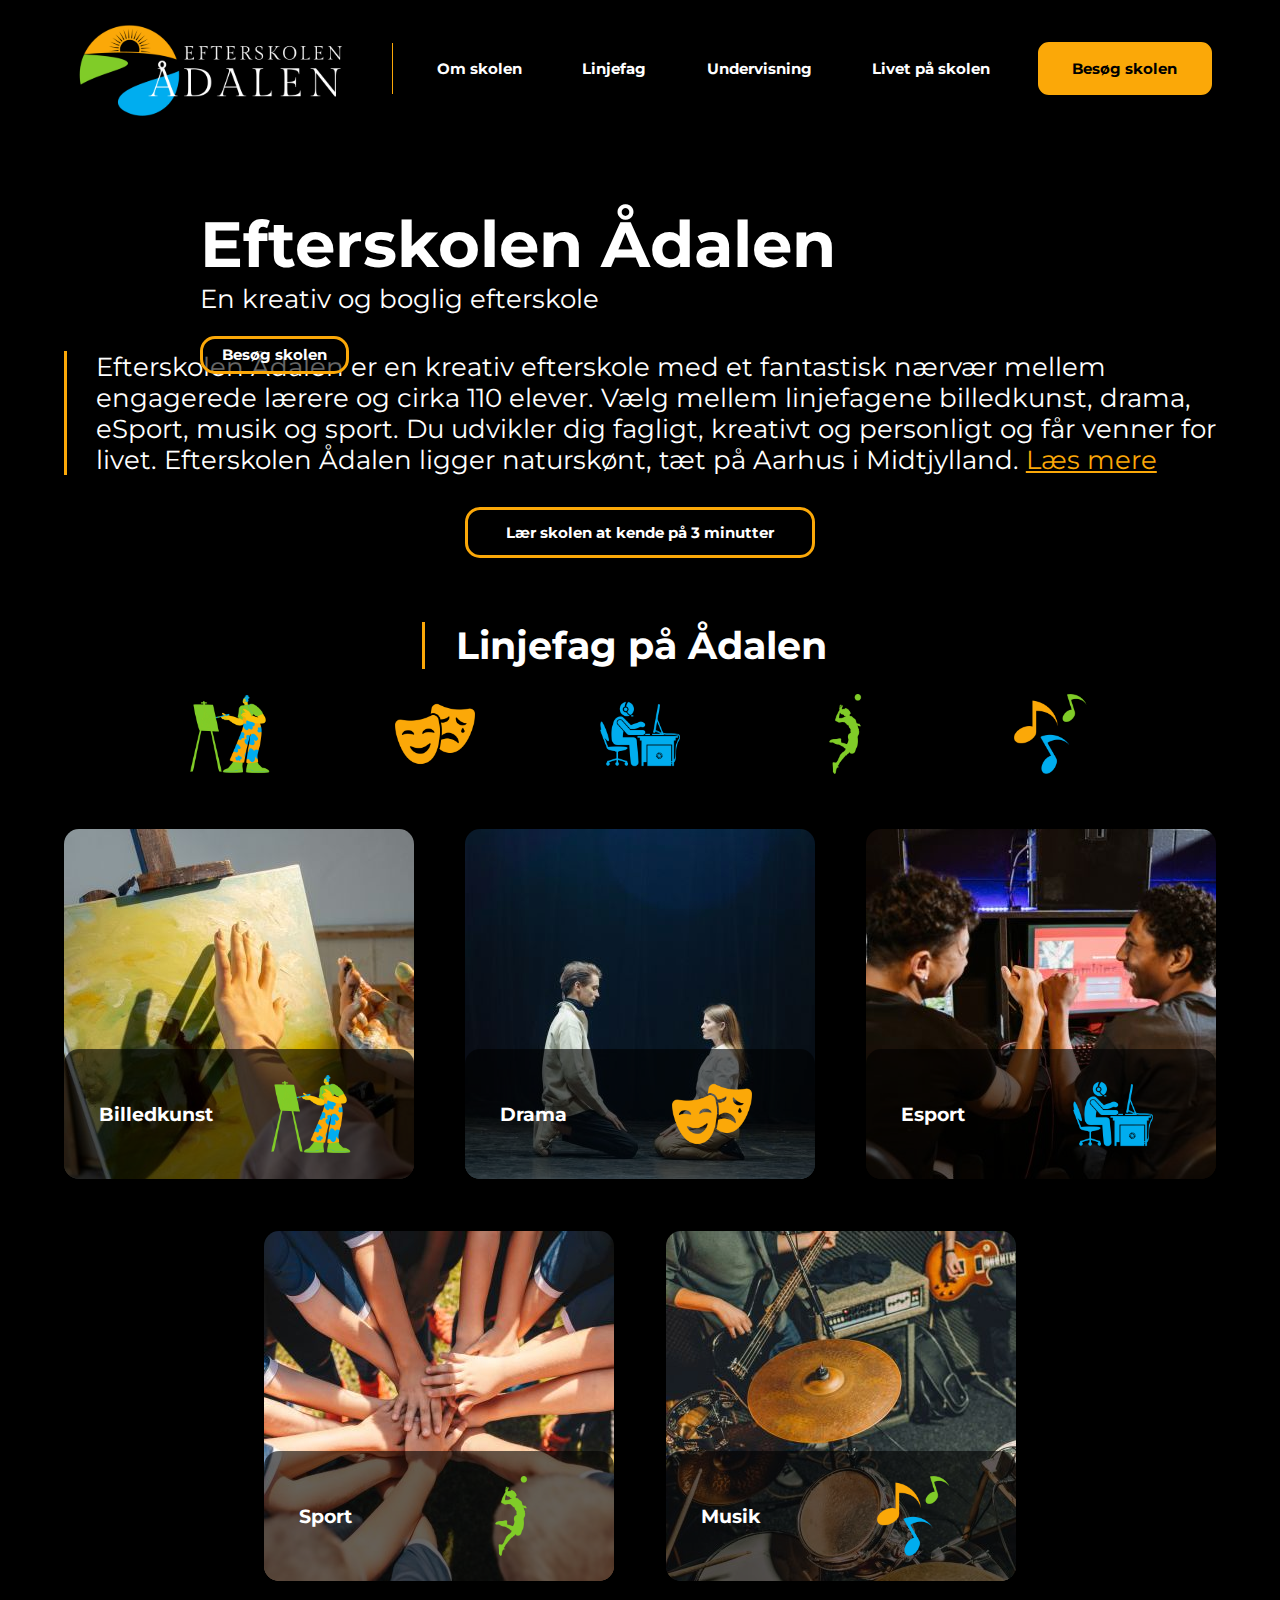
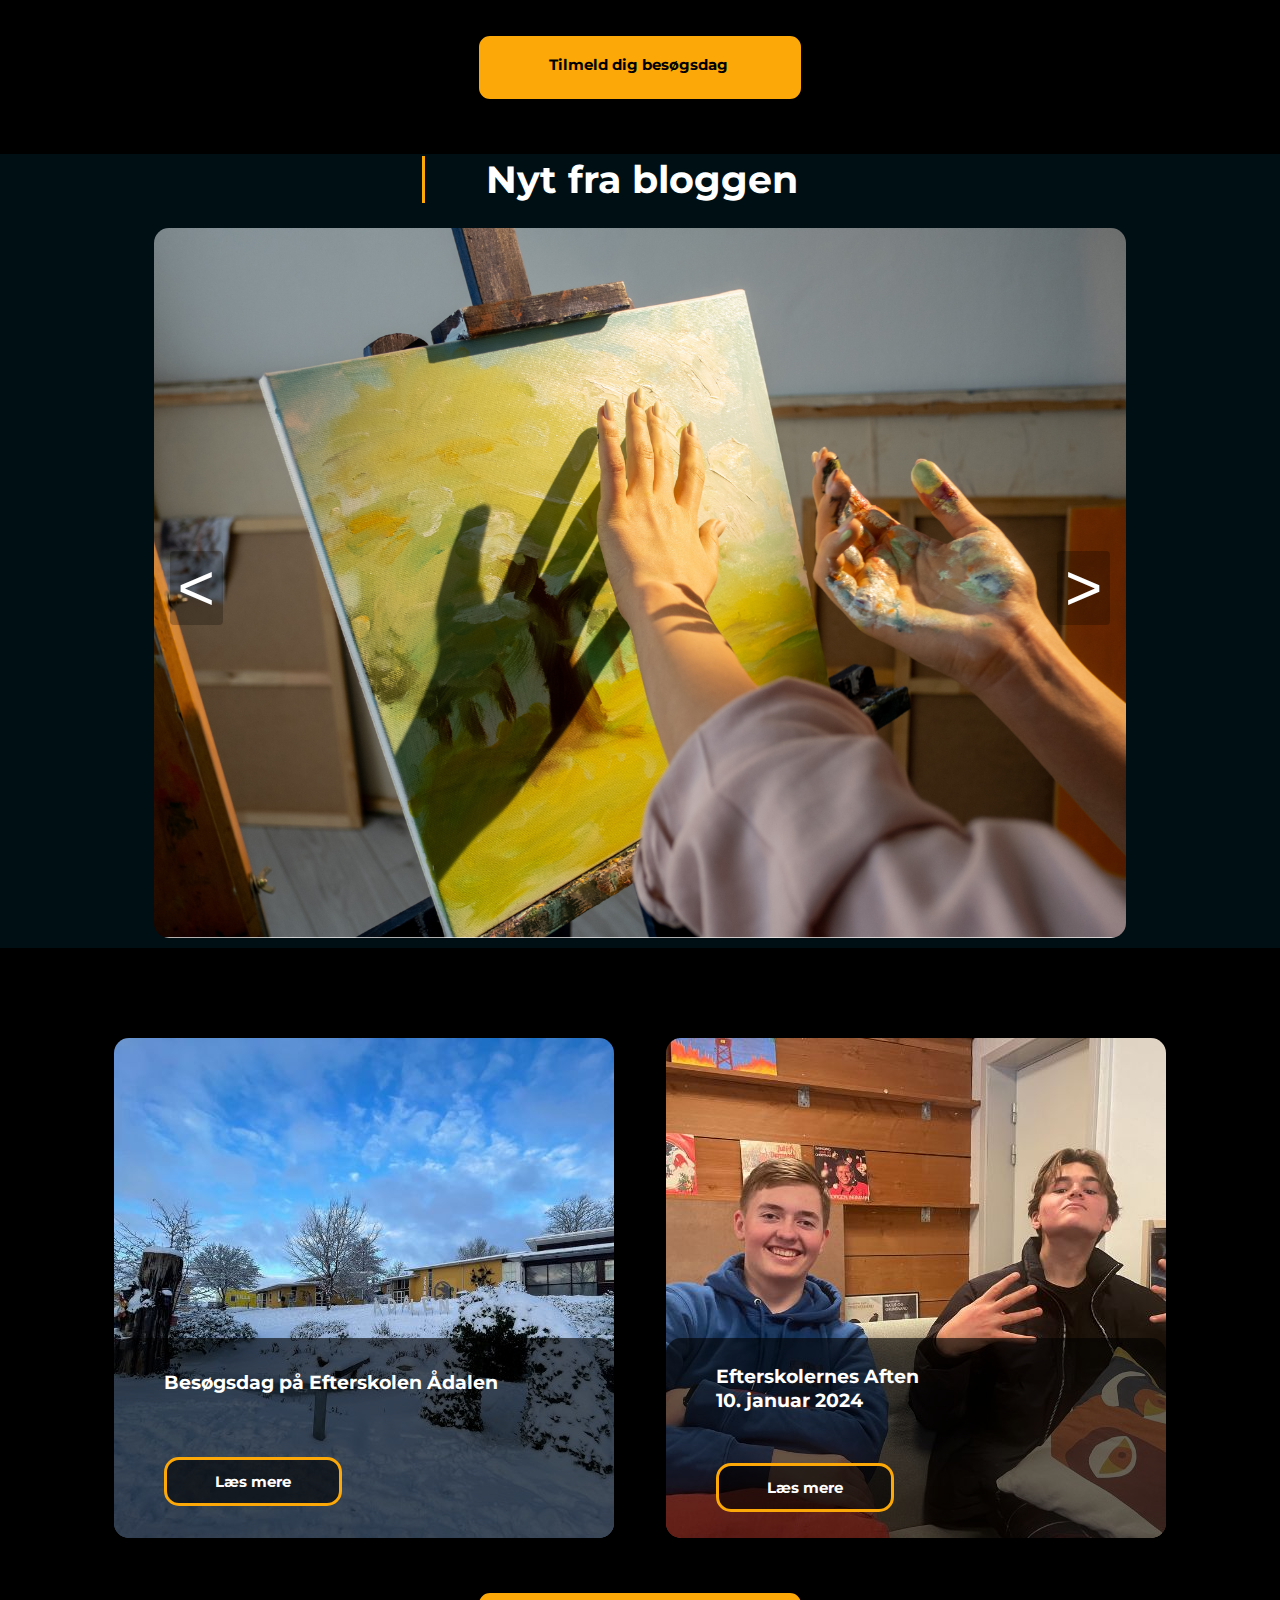
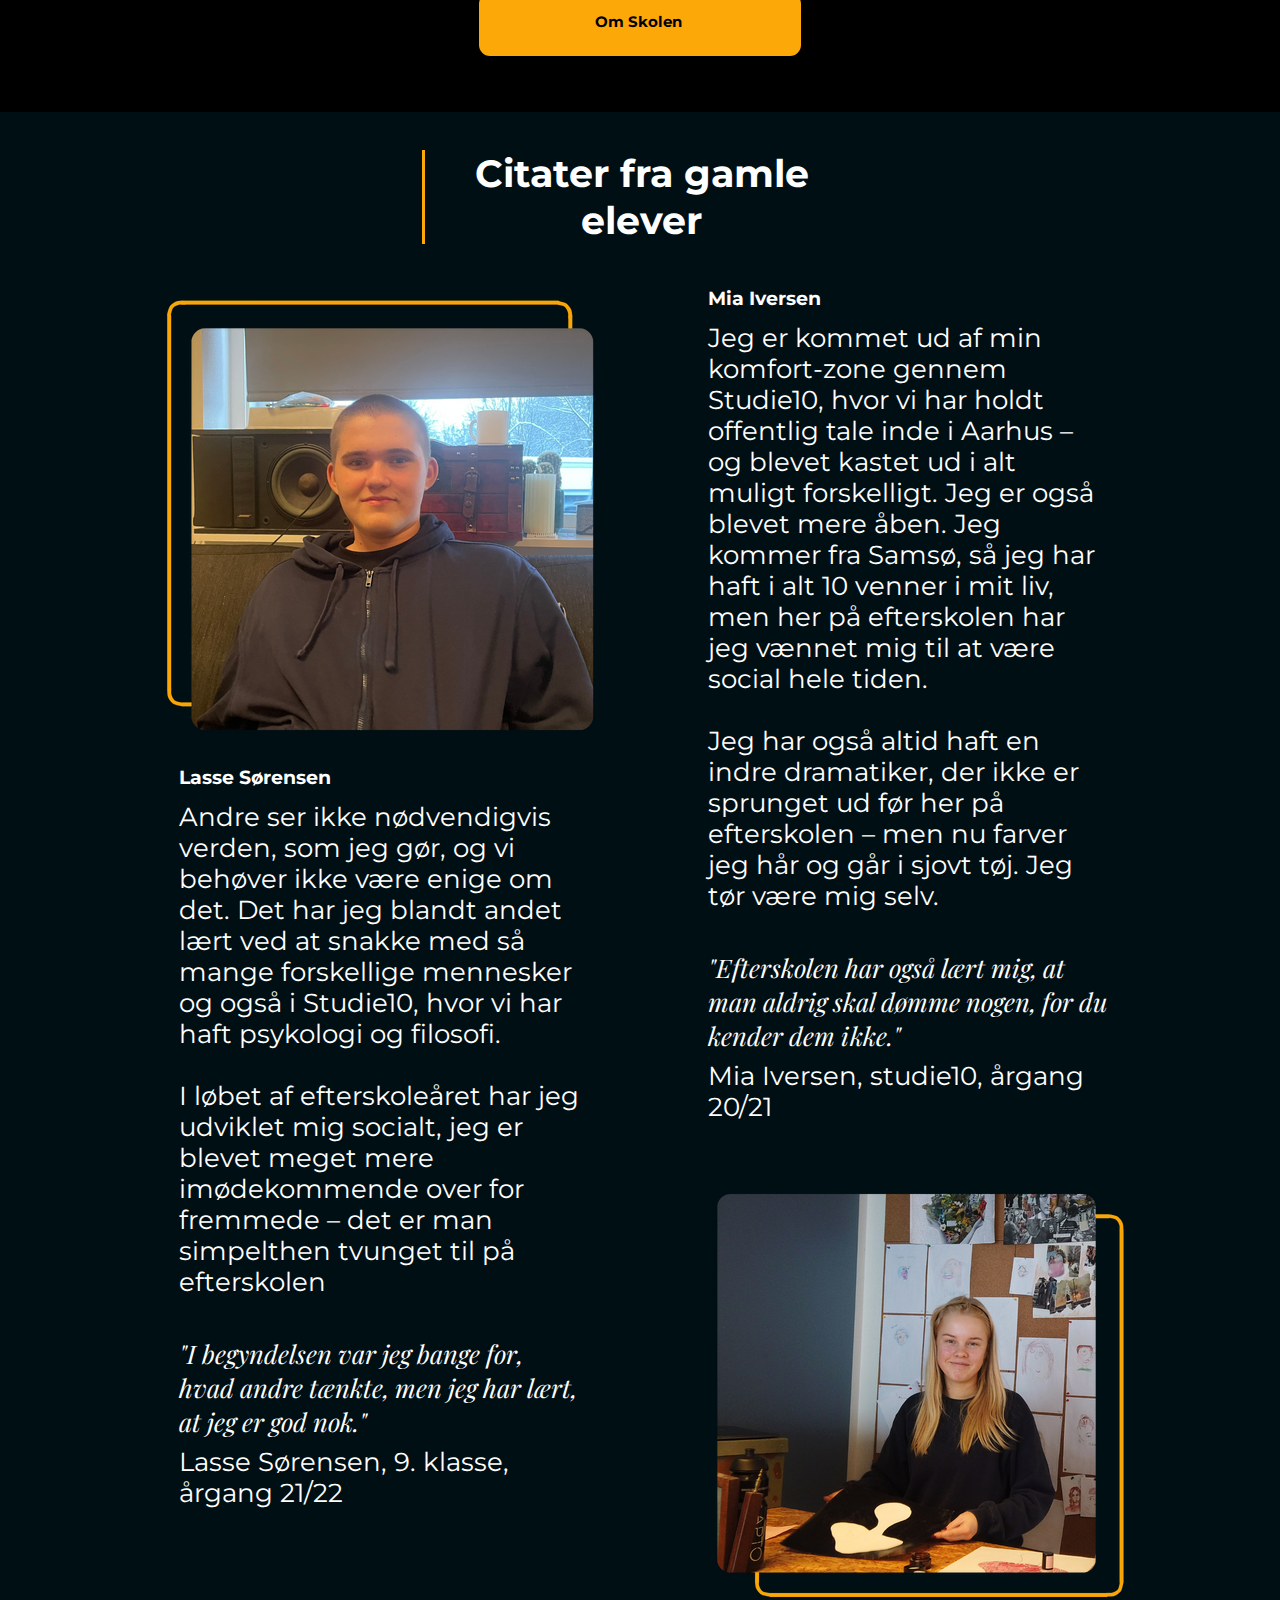
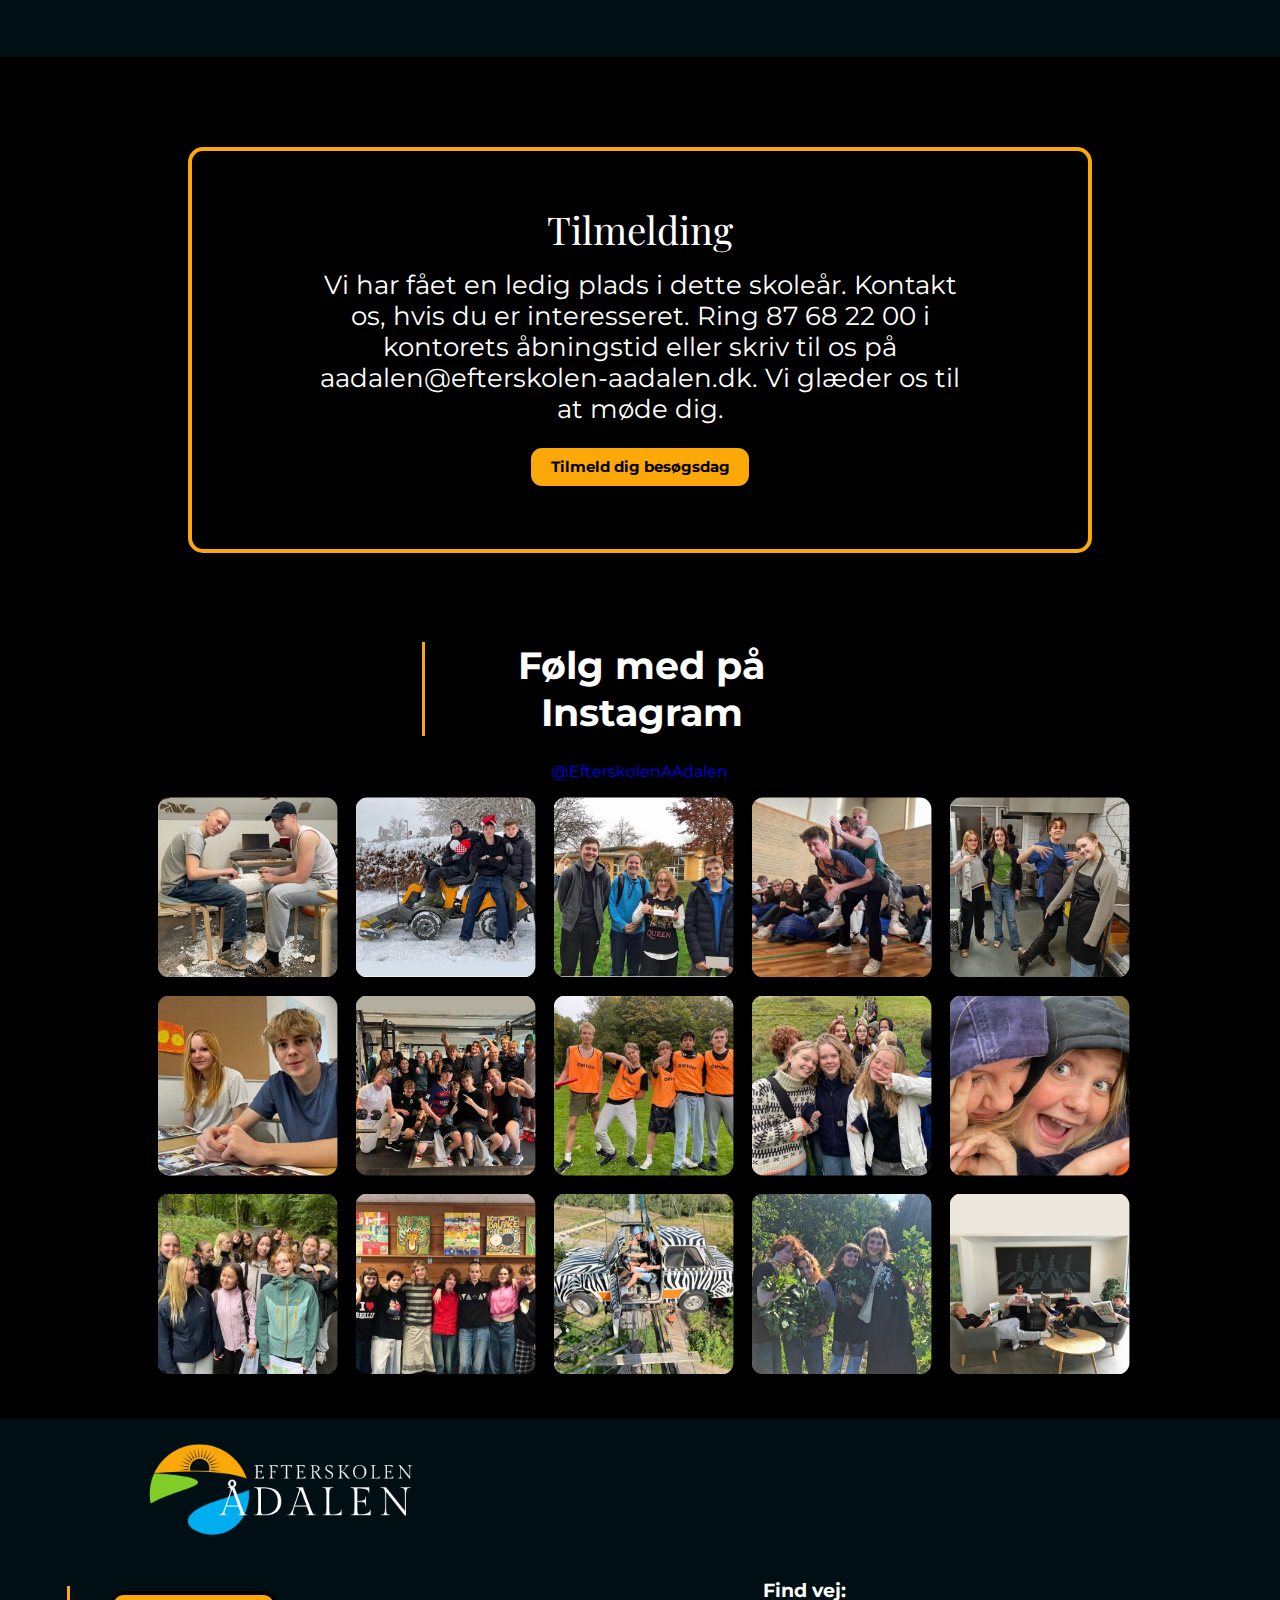
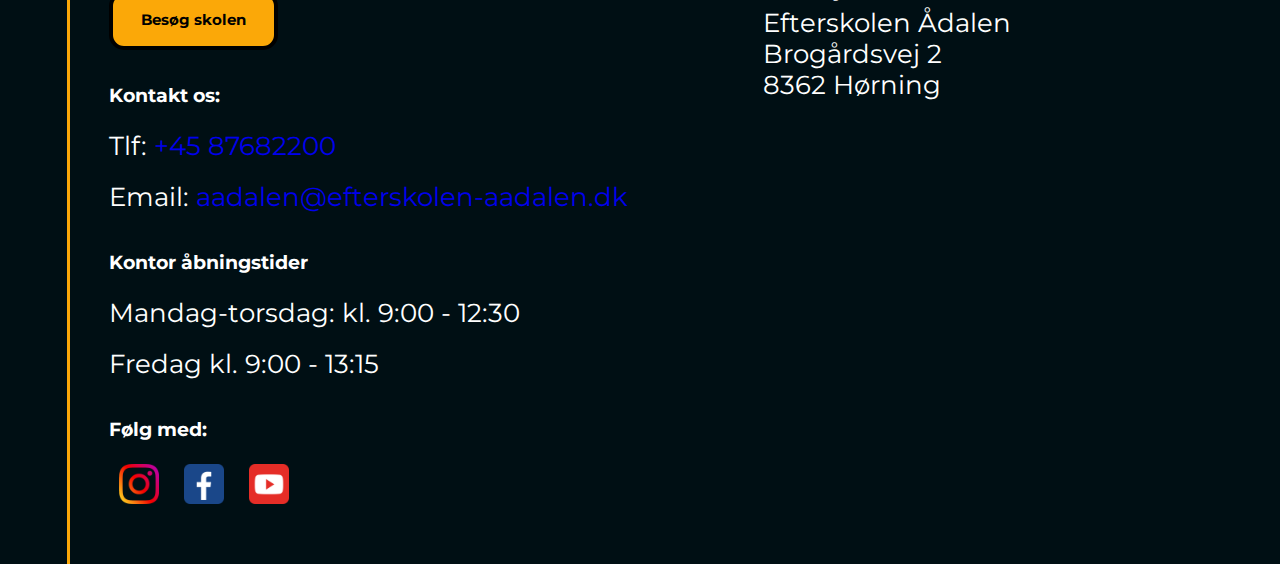
==== index.html @ 98266dc9 "burger menu og nav drop down" ====
<!DOCTYPE html>
<html lang="da">

<head>
  <meta charset="UTF-8">
  <meta name="viewport" content="width=device-width, initial-scale=1.0">

  <!-- CSS stylesheet og JavaScript-->
  <link rel="stylesheet" href="style.css">
  <script src="script.js" defer></script>

  <!-- google fonts -->
  <link rel="preconnect" href="https://fonts.googleapis.com">
  <link rel="preconnect" href="https://fonts.gstatic.com" crossorigin>
  <link href="https://fonts.googleapis.com/css2?family=Montserrat:wght@400;700&family=Playfair+Display&display=swap" rel="stylesheet">

  <!-- favicon-->
  <link rel="icon" href="icons/favicon.png" type="image/png">

  <title>Efterskolen Ådalen - 2. semesters eksamensprojekt</title>
</head>


<!-- **********************************
    den her side er kodet af hele gruppen samlet
*************************************** -->

<body>
  <header>
    <!-- ********** nav bar til laptop med dropdown *************
     ******* ref: w3schools ****** -->
    <nav id="laptopNav">
      <img id="logo" src="images/logo-stor-1.svg" alt="Logo">
      <img src="images/Line-5.png" alt="Linje">


       <!-- Dropdown til "Om skolen" -->
    <div class="dropdown">
      <button onclick="toggleDropdown('omSkolenDropdown')" class="dropbtn">Om skolen</button>
      <div id="omSkolenDropdown" class="dropdown-content">
          <a href="#">Sublink 1</a>
          <a href="#">Sublink 2</a>
       
      </div>
  </div>

    <!-- Dropdown til "Linjefag" -->
    <div class="dropdown">
      <button onclick="toggleDropdown('linjefagDropdown')" class="dropbtn">Linjefag</button>
      <div id="linjefagDropdown" class="dropdown-content">
          <a href="#">Sublink 1</a>
          <a href="#">Sublink 2</a>
        
      </div>
  </div>

    <!-- Dropdown til "Undervisning" -->
    <div class="dropdown">
      <button onclick="toggleDropdown('undervisningDropdown')" class="dropbtn">Undervisning</button>
      <div id="undervisningDropdown" class="dropdown-content">
          <a href="#">Sublink 1</a>
          <a href="#">Sublink 2</a>
          
      </div>
  </div>

     <!-- Dropdown til "Livet på skolen" -->
     <div class="dropdown">
      <button onclick="toggleDropdown('livetPaSkolenDropdown')" class="dropbtn">Livet på skolen</button>
      <div id="livetPaSkolenDropdown" class="dropdown-content">
          <a href="#">Sublink 1</a>
          <a href="#">Sublink 2</a>
        
      </div>
  </div>

          <a href="#" class="knap1">Besøg skolen</a>
    </nav>

    <nav id="mobilNav">
      <!-- **************** nav bar til mobil med burger *******
        ref: ** -->
      <a href="index.html"><img src="images/logo-mobil.png" alt="Logo"></a>
      <div class="hamburger">
        <div class="bar">
                  </div>
      </div>
    </nav>
  </header>
  <nav class="mobile-nav">
    <a href="index.html">Forside</a>
    <a href="#">Om skolen</a>
    <a href="Billedkunst.html">Linjefag</a>
    <a href="#">Undervisning</a>
    <a href="#">Livet på Skolen</a>
    <a href="#" class="knap1">Besøg skolen</a>

</nav>

  <main>
    <!-- *********landing med video og titel********* -->
    <div class="videopladsholder">
      <video autoplay muted loop src="images/forsidevideo.mp4"></video>
      <div class="landing">
        <h1>Efterskolen Ådalen</h1>
        <p>En kreativ og boglig efterskole</p>
        <a href="#" class="knap2">Besøg skolen</a>
      </div>
    </div>

    <!--********* sektion med text og knap under video ********* -->
    <div class="brødtekst">
      <p>
        Efterskolen Ådalen er en kreativ efterskole med et fantastisk nærvær
        mellem engagerede lærere og cirka 110 elever. Vælg mellem linjefagene
        billedkunst, drama, eSport, musik og sport. Du udvikler dig fagligt,
        kreativt og personligt og får venner for livet. Efterskolen Ådalen
        ligger naturskønt, tæt på Aarhus i Midtjylland.
        <a id="readmore">Læs mere</a>
      </p>
    </div>

    <!-- ********* evt hvis vi har tid så kan den her være en button med en pop-up video, 
            istedet for et link til youtube? så man ikke forlader sitet... -->
    <div class="centerKnap">
      <a href="#" class="knap2">Lær skolen at kende på 3 minutter</a>
    </div>

    <!-- *********Linjefags sektion *********-->
    <section class="sectionMKort">
      <h2>Linjefag på Ådalen</h2>

      <!-- ********* ikoner ********* -->
      <div class="linjefagsikoner">
        <a href="Billedkunst.html"><img src="icons/billedkunst.png" alt="Billedkunst ikon"></a>
        <a href="#"><img src="icons/drama.png" alt="Drama ikon"></a>
        <a href="#"><img src="icons/essport.png" alt="Esport ikon"></a>
        <a href="#"><img src="icons/sport.png" alt="Sport ikon"></a>
        <a href="#"><img src="icons/musik.png" alt="Musik ikon"></a>
      </div>

      <!-- *********billedekort / linjefagskort ********* -->
      <!-- en div til at holde kortene, end div til at bestemme str. på kort, 
                en div med baggrundbillede og height auto så de er responsive, og en sidste div med text og ikon. puha-->
      <div class="kortContainer">
        <a href="Billedkunst.html" class="billedeKort billedkunst">
          <div class="linjefagKort">
            <h3>Billedkunst</h3>
            <img src="icons/billedkunst.png" class="linjefagsikoner ikon" alt="ikon">
          </div>
        </a>
        <a href="#" class="billedeKort drama">
          <div class="linjefagKort">
            <h3>Drama</h3>
            <img src="icons/drama.png" class="linjefagsikoner ikon" alt="ikon">
          </div>
        </a>

        <a href="#" class="billedeKort esport">
          <div class="linjefagKort">
            <h3>Esport</h3>
            <img src="icons/essport.png" class="linjefagsikoner ikon" alt="ikon">
          </div>
        </a>

        <a href="#" class="billedeKort sport">
          <div class="linjefagKort">
            <h3>Sport</h3>
            <img src="icons/sport.png" class="linjefagsikoner ikon" alt="ikon">
          </div>
        </a>

        <a href="#" class="billedeKort musik">
          <div class="linjefagKort">
            <h3>Musik</h3>
            <img src="icons/musik.png" class="linjefagsikoner ikon" alt="ikon">
          </div>
        </a>
      </div>
    </section>

    <!-- ********* knap ********* -->
    <div class="centerKnap">
      <a href="#" class="knap1">Tilmeld dig besøgsdag</a>
    </div>

    <!-- *********- Bloggen ********* -->
    <section class="bloggen">
      <h2>Nyt fra bloggen</h2>

      <!--bliver brugt javascript til at lave en bilelde carousel. 
        ref video:https://www.youtube.com/watch?v=9HcxHDS2w1s  -->
      <div class="blog" aria-label="Newest photos">
        <div class="carousel" data-carousel>
          <button class="carousel-button prev" data-carousel-button="prev">
            &#60;
          </button>
          <button class="carousel-button next" data-carousel-button="next">
            &#62;
          </button>

          <ul data-slides>
            <li class="slide" data-active>
              <img src="images/billedkunstlinje.png" alt="billedkunst">
            </li>
            <li class="slide">
              <img src="images/dramalinje.png" alt="drama">
            </li>
            <li class="slide">
              <img src="images/sportlinje.png" alt="sport">
            </li>
          </ul>
        </div>
      </div>
    </section>

    <!-- ********* efterskolernes aften og besøgsdag kort ********* -->
    <div class="besøg kortContainer">
      <div class="besøgsKort besøgsdag">
        <div class="linjefagKort">
          <h3>Besøgsdag på Efterskolen Ådalen</h3>
          <a href="#" class="knap2">Læs mere</a>
        </div>
      </div>

      <div class="besøgsKort efterskolernesAften">
        <div class="linjefagKort">
          <h3>
            Efterskolernes Aften <br>
            10. januar 2024
          </h3>
          <a href="#" class="knap2">Læs mere</a>
        </div>
      </div>
    </div>

    <!-- ********* knap om skolen ********* -->

    <div class="centerKnap">
      <a href="#" class="knap1">Om Skolen</a>
    </div>

    <!-- ********* citater fra gamle elever ********* -->

    <section class="gamleElever">
      <h2>Citater fra gamle elever</h2>

      <div class="elevContainer">
        <div class="LasseOgMia">
          <img src="images/lasse3.png" alt="">

          <div class="column1">
            <h3>Lasse Sørensen</h3>
            <p>
              Andre ser ikke nødvendigvis verden, som jeg gør, og vi behøver
              ikke være enige om det. Det har jeg blandt andet lært ved at
              snakke med så mange forskellige mennesker og også i Studie10,
              hvor vi har haft psykologi og filosofi.

              <br>
              <br>
              I løbet af efterskoleåret har jeg udviklet mig socialt, jeg er
              blevet meget mere imødekommende over for fremmede – det er man
              simpelthen tvunget til på efterskolen <br>
              <br>
            </p>
            <h4>
              "I begyndelsen var jeg bange for, hvad andre tænkte, men jeg har
              lært, at jeg er god nok."
            </h4>
            <p>
              Lasse Sørensen, 9. klasse, årgang 21/22 <br>
              <br>
            </p>
          </div>
        </div>
        <!-- to versioner - en til laptop og en til mobil, bliver hidden i media query. -->
        <div class="LasseOgMia" id="laptopVersion">
          <div class="column2">
            <h3>Mia Iversen</h3>
            <p>
              Jeg er kommet ud af min komfort-zone gennem Studie10, hvor vi
              har holdt offentlig tale inde i Aarhus – og blevet kastet ud i
              alt muligt forskelligt. Jeg er også blevet mere åben. Jeg kommer
              fra Samsø, så jeg har haft i alt 10 venner i mit liv, men her på
              efterskolen har jeg vænnet mig til at være social hele tiden.
              <br>
              <br>
              Jeg har også altid haft en indre dramatiker, der ikke er
              sprunget ud før her på efterskolen – men nu farver jeg hår og
              går i sjovt tøj. Jeg tør være mig selv. <br>
              <br>
            </p>
            <h4>
              "Efterskolen har også lært mig, at man aldrig skal dømme nogen,
              for du kender dem ikke."
            </h4>
            <p>
              Mia Iversen, studie10, årgang 20/21 <br>
              <br>
            </p>
          </div>

          <img src="images/mia3.png" alt="">
        </div>

        <div class="LasseOgMia" id="mobilVersion">
          <img src="images/mia3.png" alt="">

          <div class="column2">
            <h3>Mia Iversen</h3>
            <p>
              Jeg er kommet ud af min komfort-zone gennem Studie10, hvor vi
              har holdt offentlig tale inde i Aarhus – og blevet kastet ud i
              alt muligt forskelligt. Jeg er også blevet mere åben. Jeg kommer
              fra Samsø, så jeg har haft i alt 10 venner i mit liv, men her på
              efterskolen har jeg vænnet mig til at være social hele tiden.
              <br>
              <br>
              Jeg har også altid haft en indre dramatiker, der ikke er
              sprunget ud før her på efterskolen – men nu farver jeg hår og
              går i sjovt tøj. Jeg tør være mig selv. <br>
              <br>
            </p>
            <h4>
              "Efterskolen har også lært mig, at man aldrig skal dømme nogen,
              for du kender dem ikke."
            </h4>
            <p>Mia Iversen, studie10, årgang 20/21</p>
          </div>
        </div>
      </div>
    </section>

    <!-- ********* Tilmeldings sektion ********* -->

    <section class="tilmeldingContainer">
      <div class="tilmelding">
        <h4>Tilmelding</h4>
        <p>
          Vi har fået en ledig plads i dette skoleår. Kontakt os, hvis du er
          interesseret. Ring 87 68 22 00 i kontorets åbningstid eller skriv
          til os på aadalen@efterskolen-aadalen.dk. Vi glæder os til at møde
          dig.
        </p>
        <a class="knap1">Tilmeld dig besøgsdag</a>
      </div>
    </section>

    <!-- ********* instagram sektion ********* -->
    <section class="instaContainer">
      <h2>Følg med på Instagram</h2>
      <a href="#">@EfterskolenAAdalen</a>

      <div class="kunBilleder">
        <div class="instaGrid">
          <!-- der biver brugt flexbox og grid-->
          <img src="images/2.jpg" class="grid-item" alt="">
          <img src="images/1.jpg" class="grid-item" alt="">
          <img src="images/3.jpg" class="grid-item" alt="">
          <img src="images/4.jpg" class="grid-item" alt="">
          <img src="images/5.jpg" class="grid-item" alt="">
          <img src="images/6.jpg" class="grid-item" alt="">
          <img src="images/7.jpg" class="grid-item" alt="">
          <img src="images/8.jpg" class="grid-item" alt="">
          <img src="images/9.jpg" class="grid-item" alt="">
          <img src="images/10.jpg" class="grid-item" alt="">
          <img src="images/11.jpg" class="grid-item" alt="">
          <img src="images/12.jpg" class="grid-item" alt="">
          <img src="images/13.jpg" class="grid-item" alt="">
          <img src="images/14.jpg" class="grid-item" alt="">
          <img src="images/15.jpg" class="grid-item" alt="">
        </div>
      </div>
    </section>

    <!--
<div class="btns">
    <a href="#" class="btn btn1">HIRE ME</a>
    <a href="#" class="btn btn2">DOWNLOAD CV</a>
</div>
-->
  </main>

  <!-- ********* footeren ********* -->
  <footer>
    <div class="footerLogo">
      <img src="images/logo-stor-1.svg" alt="logo">
    </div>

    <div class="footerContainer">
      <!-- to colonner en til venstre og en til højre-->
      <div class="venstreSide">
        <a href="#" class="knap1">Besøg skolen</a>

        <div class="textContainer">
          <h3>Kontakt os:</h3>
          <p>
            Tlf: <a href="tel:+4587682200">+45 87682200</a> <br>
            Email:
            <a href="mailto:aadalen@efterskolen-aadalen.dk">aadalen@efterskolen-aadalen.dk</a>
          </p>

          <h3>Kontor åbningstider</h3>
          <p>
            Mandag-torsdag: kl. 9:00 - 12:30<br>
            Fredag kl. 9:00 - 13:15
          </p>

          <h3>Følg med:</h3>
          <div class="soMe">
            <a href="#"><img src="icons/insta.png" alt="instagram logo"></a>
            <a href="#"><img src="icons/fb.png" alt="facebook logo"></a>
            <a href="#"><img src="icons/youtube.png" alt="youtube logo"></a>
          </div>
        </div>
      </div>

      <div class="højreside">
        <div class="textContainer">
          <h3>Find vej:</h3>
          <p>
            Efterskolen Ådalen <br>
            Brogårdsvej 2<br>
            8362 Hørning
          </p>
        </div>

        <iframe
          src="https://www.google.com/maps/embed?pb=!1m18!1m12!1m3!1d2225.5488047492677!2d10.0503751!3d56.09572379999999!2m3!1f0!2f0!3f0!3m2!1i1024!2i768!4f13.1!3m3!1m2!1s0x464c6bbcb9794545%3A0x421482ae40c48966!2zc3QsIEJyb2fDpXJkc3ZlaiAyLCA4MzYyIEjDuHJuaW5n!5e0!3m2!1sen!2sdk!4v1702460627846!5m2!1sen!2sdk"
          width="450" height="350" style="border: 0" allowfullscreen="" loading="lazy"
          referrerpolicy="no-referrer-when-downgrade"></iframe>
      </div>
    </div>
  </footer>
</body>

</html>
---- style.css ----
* {
  margin: 0;
  padding: 0;
}

*::before,
*::after {
  box-sizing: border-box;
}
/* Styletile men css basically - 
så vi nemt kan ændre uden at skal rode efter det hele*/
:root {
  --font-size-primary: 3vw;
  /* --font-size-secondary:  1.2vw;  */
  --font-primary: "montserrat", sans-serif;
  --font-secondary: "Playfair Display", serif;
  --text-primary: #ffffff;
  --text-secondary: #000000;
  --bg-primary: #000000;
  --bg-secondary: rgba(0, 0, 0, 0.6); /* overlay effekt */
  --bg-accent: #fba808;
}

/* ---------------------------- basics --------------------------*/
body {
  background-color: black;
  margin: 0;
}

/* så scrollbaren ikke er synlig */
   body::-webkit-scrollbar{
    display: none; 
  } 

h1 {
  font-family: "montserrat", sans-serif;
  font-size: 5vw;
}

h2 {
  font-family: var(--font-primary);
  font-size: 3vw;
  border-left: solid 3px var(--bg-accent);
  color: var(--text-primary);
  text-align: center;
  margin-top: 5%;
}

h3 {
  font-family: var(--font-primary);
  color: var(--text-primary);
  font-size: 1.5vw;
}

h4 {
  font-family: var(--font-secondary);
  color: var(--text-primary);
  font-size: 3vw;
  font-weight: lighter;
}

p {
  font-family: var(--font-primary);
  color: var(--text-primary);
}

a {
  font-family: var(--font-primary);
  text-decoration: none;
}

/* ----------------------- knapper --------------------------------- */
.knap1 {
  background-color: #fba808;
  color: var(--text-secondary) !important;
  border: 4px solid var(--bg-primary);
  transition: 0.3s;
  font-weight: bold;
  text-align: center;
  margin: 1% 0;
  padding: 1.5% 3%;

}
.knap2 {
  background-color: rgba(0, 0, 0, 0.6);
  border-color: var(--bg-accent);
  border-width: 3px;
  border-style: solid;
  padding: 1% 3%;
  color: var(--text-primary);
  text-decoration: none;
  font-family: "montserrat", sans-serif;
  transition: 0.3s;
  font-weight: bold;
}

.centerKnap {
  display: flex;
  justify-content: center;
  text-align: center;
}

/* ---------------------------- nav bar --------------------*/

#laptopNav a {
  text-decoration: none;

}

#logo {
  height: auto;
  width: 100%;
  max-width: 300px;
}

.mobile-nav {
  display: none;
}

.mobile-nav.is-active {
  display: flex;
}

/* -------------------------------- landing ------------------------------- */
.landing {
  color: white;
  margin-left: 9.8%;
}

.landing p {
  font-family: "montserrat", sans-serif;
  margin-bottom: 5%;
}

.videopladsholder {
  height: 100%;
  position: relative;
  z-index: 0;
  display: flex;
  justify-content: center;
}

video {
  width: 80%;
  border-radius: 15px;
}

.brødtekst {
  z-index: 1;
  margin: 5% 5% 2.5% 5%;
  font-family: "montserrat", sans-serif;
  font-size: 1.2vw;
}

.brødtekst a {
  text-decoration: underline;
  color: #fba808;
}

.brødtekst p {
  color: white;
  padding-left: 2.5%;
  border-left: 3px solid #fba808;
}

/* ------------------------------ linjefag ----------------------------------- */

.sectionMKort h2 {
  /* kan det ikke bare være h2 generelt? for der er mange overskrifter med orange linje,
    og så kan vi bruge h3 som overskriften uden linjen? */

  color: white;
  font-family: "montserrat", sans-serif;
  font-size: 3vw;
  border-left: solid 3px #fba808;
  margin: 0 33%;
  text-align: center;
  margin-top: 5%;
}

.linjefagsikoner {
  max-height: 150px;
  width: auto;
  display: flex;
  justify-content: space-around;
  margin: 2% 10%;
  transition: 1s;
}


.kortContainer {
  /* en container til alle kortene */
  width: 100%;
  height: auto;
  display: flex;
  flex-wrap: wrap;
  justify-content: center;
}

.billedeKort {
  /* en til at bestemme str. på kort */
  height: 350px;
  width: 350px;
  background-color: aqua;
  margin: 2%;
  border-radius: 15px;
  display: flex;
  align-items: flex-end;
}

.linjefagKort {
  /* en til at bestemme overlay */
  height: 130px;
  width: 350px;
  display: flex;
  flex-direction: row;
  justify-content: space-between;
  background-color: var(--bg-secondary);
  border-radius: 15px;
  align-items: center;
  padding: 0 10%;
}

.ikon {
  width: 80px;
  height: 80px;
}

.billedkunst {
  background-image: url(images/billedkunstlinjefag.jpg);
}

.drama {
  background-image: url(images/dramalinjefag.jpg);
}

.esport {
  background-image: url(images/esportlinjefag.jpg);
}

.sport {
  background-image: url(images/sportlinjefag.jpg);
}

.musik {
  background-image: url(images/musiklinjefag.jpg);
}

/*------------------------------ blog ------------------------*/
/* ref video: https://www.youtube.com/watch?v=9HcxHDS2w1s
*/

.bloggen {
  background-color: #000f14;
  padding-top: 0.1%;
  margin-bottom: 5%;
}

.blog {
  width: 100%;
  height: auto;
  display: flex;
  display: flex;
  justify-content: center;
  margin-top: 2%;
}

.carousel {
  width: 76vw;
  height: 80vh;
  position: relative;
}

.carousel > ul {
  margin: 0;
  padding: 0;
  list-style: none;
}

.slide {
  position: absolute;
  inset: 0;
  opacity: 0;
  transition: 200ms opacity ease-in-out;
  transition-delay: 200ms;
}

.slide > img {
  display: block;
  width: 100%;
  height: 100%;
  object-fit: cover;
  object-position: center;
  border-radius: 15px;
}
.slide[data-active] {
  opacity: 1;
  transition-delay: 0;
  z-index: 1;
}

.carousel-button {
  position: absolute;
  z-index: 2;
  background: none;
  border: none;
  font-size: 4rem;
  top: 50%;
  transform: translateY(-50%);
  color: white;
  cursor: pointer;
  border-radius: 0.25rem;
  padding: 0 0.5rem;
  background-color: rgba(0, 0, 0, 0.248);
}

.carousel-button:hover,
.carousel-button:focus {
  color: white;
  background-color: rgba(0, 0, 0, 0.778);
}

.carousel-button:focus {
  outline: 1px solid black;
}

.carousel-button.prev {
  left: 1rem;
}

.carousel-button.next {
  right: 1rem;
}

/* ----------------- efterskolernes aften og besøgsdag kort ------------ */

.besøgsKort {
  height: 500px;
  width: 500px;
  margin: 2%;
  border-radius: 15px;
  display: flex;
  align-items: flex-end;
}

.besøg .kortContainer {
  flex-direction: column;
  justify-content: flex-end;
}

.besøgsdag {
  background-image: url(images/besøg.jpg);
  border-radius: 15px;
}

.efterskolernesAften {
  background-image: url(images/aften.jpg);
  border-radius: 15px;
}

.besøg .linjefagKort {
  flex-direction: column;
  justify-content: space-around;
  align-items: flex-start;
  height: 200px;
  width: 500px;
  display: flex;
  background-color: var(--bg-secondary);
  border-radius: 15px;
  padding: 0 10%;
}

.besøg a {
  padding: 3% 12%;
  font-weight: bold;
}

.besøg img {
  max-height: 300px;
  display: flex;
  /* skal sidde nederst */
}

/* --------------------- gamle elev citater ---------- */

.gamleElever {
  background-color: #000f14;
  width: 100%;
  padding-top: 3%;
}

/* ---------------- Tilmeldings sektion --------- */

.tilmeldingContainer {
  display: flex;
  justify-content: center;
  margin: 7% 0;
}

.tilmelding p {
  text-align: center;
}

.tilmelding .knap1 {
  font-weight: bold;
}

/* ----------------- Instagram sektion ---------------- */

.instaContainer {
  height: auto;
  text-align: center;
}

.instaContainer h2 {
  margin-bottom: 2%;
}

/* button stuff hvis vi vil bruge det 

.btn{
    padding: 10px 25px;
    border: 2px solid #f39c12;
    border-radius: 5px;
    color: #f39c12;
    text-decoration: none;
    margin: 30px 0;
    transition: all .5s ease;
    font-weight: 600;
}
.btn:hover{
    background-color: #f39c12;
    color: #333;
}
.btn1{
    margin-right: 15px;
    background-color: #f39c12;
    color: #000;
}
.btn1:hover{
    background-color: transparent;
    color: #f39c12;
}

*/

/* ---------------------------- footer ---------------------- */

footer {
  margin-top: 5%;
  background-color: #000f14;
}

footer a:hover{
  transition: 0.3s;
  transform: scale(1.1);
  box-shadow: 0px 2px 0px var(--bg-accent);
}

.footerLogo {
  margin-left: 10.5%;
}

.footerContainer {
  display: flex;
  width: 100%;
  justify-content: space-around;
}

.venstreSide {
  display: flex;
  justify-content: space-between;
  flex-direction: column;
  line-height: 2;
  border-left: 3px solid var(--bg-accent);
  padding-left: 3%;
  max-height: 550px;
  margin-top: 2%;
  padding-bottom: 3%;
}

.venstreSide .knap1 {
  max-width: 140px;
  text-align: center;
  font-weight: bold;
  padding: 2% 2%;
}

.venstreSide a img {
  width: 40px;
  height: auto;
  margin: 2%;
}

.textContainer h3 {
  margin: 4% 0 1% 0;
}

.højreSide {
  display: flex;
  justify-content: space-around;
  flex-direction: column;
  line-height: 2;
}

.højreside iframe {
  border-radius: 15px;
  margin: 2% 0;
}

/* ---------------- billedkunst underside ------------ */

#kunstTitel {
  border-left: 4px solid var(--bg-accent);
  padding-left: 20px;
}

/* ---- kunst grid med kort ---- */ 

.fagContainer img{
  display: block;
  margin-left: auto;
  margin-right: auto;
}

.fagContainer h2{
  margin-bottom: 2%;
}

.fagContainer h3{
  font-size: 1vw;
}

.fagContainer{
  width: 100%;
  height: auto;
}

.fagGrid{
  display: grid;
  grid-template-columns: auto auto auto auto auto; 
  justify-content: center;
  gap: 4% 1%;
  margin: 2% 0;
}

.kunstKort{
  width: 200px;
  height: 200px;
  background-color: aqua;
  border-radius: 15px;
}

.kunstKort > .linjefagKort{
  width: auto;
  padding:0;
}


/*  unorganiseret liste style */


/* hover eller klik og lyt på elevkort */

.elev1{ /*temp photo */
  background-image: url(images/lasse.jpg);
}

.elev2{ /*temp photo */
  background-image: url(images/mia.jpg);
}






/* ---------------- Tilmeldingsblanket undersider ------------ */
#blanketinfo{
  display: flex;
  flex-direction: column;
  margin-top: 2%;
}

#blanketinfo h2{
  margin: auto;
  padding: 0 2%;
}

#blanketinfo p{
  text-align: center;
  margin: 1% 17% 2% 17%;

}

.etKortIMidten{
  width: 100%;
  height: auto;
  display: flex;
  justify-content: center;
  margin: 0 0 5% 0;
}

form{
  background-color: #000f14;
  border-radius: 15px;
  width: 65%;
  padding: 5%;
}

.gul{
  color: var(--bg-accent);
}

form h6{
  font-family: var(--font-secondary);
  color: var(--text-primary);
  font-size: 1.5vw;
  font-weight: 400;
  margin: 4% 0 1% 0;
}

label{
  color: var(--text-primary);
  font-family: var(--font-primary);
  
}

form .textLabel{ /*margin virker ikke*/
  font-family: var(--font-secondary);
  color: var(--text-primary);
  font-size: 1.5vw;
  margin: 4% 0 1% 0;
}

ul li{
  list-style: none;
  margin-bottom: 1%;
  color: #ffffff;
  font-family: var(--font-primary);
}

.tekstinput{
  background-color: #000f14;
  border-radius: 15px;
  border: #fba808 solid 3px;
  font-family: var(--font-primary);
  font-weight: bold;
  color: var(--text-primary);
  padding: 1.2%;
  width: 90%;
  margin: 1% 0 3% 0;
}

.kortmbgfarve{
  background-color: #fba808;
  border-radius: 15px;
  width: 65%;
  padding: 5%;
}

#programli{
  margin-left: 5%;
}

#programli li{
  list-style-type: disc;
}

#laesMereKort{
  background-image: url(images/læsmeregruppebillede.jpg);
  background-position: center;
  background-repeat: no-repeat;
  border-radius: 15px;
  width: 52%;
  height: 450px;
}

#laesMereOverlay{
  background-color: rgba(0, 0, 0, 0.5);
  display: flex;
  flex-direction: column;
  justify-content: center;
  height: 100%;
  padding: 5%;
}

#laesMereOverlay h3{
  font-size: 2.5vw;
}

#laesMereOverlay p{
  font-size: 1vw;
}

#laesMereOverlay .knap2{
  text-align: center;
  margin: 2% auto;
  padding: 2% 4%;
}

/*----------------------------------------Mobil---------------------------------*/

@media screen and (max-width: 780px) {
  #laptopNav {
    display: none;
  }

  #mobilNav {
    display: block; 
    display: flex;
    flex-direction: row;
    align-items: center;
    justify-content: space-between;
  }


  


/* ---------------- burger menu ----------------------------- */
.hamburger{
    display: block;
    cursor: pointer;
    margin-right: 5%;
    width: 40px;
    height: 40px;
}
.hamburger .bar, .hamburger:after, .hamburger:before{
    content: "";
    display: block;
    width: 100%;
    height: 4px;
    margin: 10px 0px;
    transition: 0.5s;
    background-color: var(--bg-accent);
}
.hamburger.is-active:before {
    /* Rotér top linjen 45 grader og vip den ned på hæjre side*/
    transform: rotate(45deg) translate(10px, 9px);
}

.hamburger.is-active:after {
    /* rotér bund linjen -45 grader og vip den op på hjøre side */
    transform: rotate(-45deg) translate(9px, -10px);
}
.hamburger.is-active .bar{
    opacity: 0;
}

.mobile-nav{
  display: none;

}
.mobile-nav.is-active{
  left: 0;
  flex-direction: column;
  align-items: center;
  position: fixed;
  width: 100%;
  min-height: 100vh;
  padding-top: 20%;
  transition: 0.5s; 
  z-index: 5;
  background-color: var(--bg-secondary);
}

.mobile-nav a{
  color: var(--text-primary);
  font-family: var(--font-primary);
  font-weight: bold;

}

  .knap1,
  .knap2,
  .centerknap a {
    font-size: 12pt;
    border-radius: 15px;
  }

  .centerKnap .knap1 {
    width: 40%;
    height: auto;
    font-weight: bold;
    margin-top: 2%;
    padding: 3% 2.5%;
    margin-bottom: 4%;
  }

  h1 {
    font-size: 20pt;
  }

  h2 {
    font-size: 16pt;
    height: 10%;
    margin: 0 12%;
  }

  h3 {
    font-size: 3.5vw;
  }

  p {
    font-size: 10pt;
  }

  .landing {
    position: relative;
    margin: 3% 0 0 5%;
  }

  .landing p {
    margin-bottom: 3%;
  }

  .videopladsholder {
    flex-direction: column;
  }

  .linjefagsikoner img {
    height: 40px;
  }

  .billedeKort {
    height: 250px;
    width: 250px;
  }

  .linjefagKort {
    height: 70px;
    width: 250px;
  }

  .ikon {
    width: 50px;
    height: 50px;
  }

  /* instagram sektion */

  .kunBilleder {
    display: flex;
    justify-content: center;
    align-items: center;
    margin-top: 1%;
    margin-bottom: 10%;
  }

  .instaGrid {
    display: grid;
    grid-template-columns: auto auto auto;
    max-width: 100%;
    row-gap: 2%;
    column-gap: 2%;
    justify-content: center;
  }

  .grid-item {
    border-radius: 15px;
    padding: 2%;
  }

  .instaGrid img {
    max-width: 100px;
  }


  /* footer */
  .footerContainer {
    display: flex;
    width: 100%;
    justify-content: space-around;
    flex-direction: column;
  }

  footer {
    margin: 0 2% 2% 2%;
  }
  
  /* gamle elev sektion */
  .elevContainer {
    display: flex;
    flex-direction: column;
    padding: 5%;
    justify-content: center;
    height: auto;
  }

  #mobilVersion {
    display: block;
  }

  #laptopVersion {
    display: none;
  }

  .LasseOgMia {
    width: 100%;
    padding: 0 1.5%; /*luft i siderne*/
  }

  .LasseOgMia img {
    border-radius: 15px;
    width: 100%;
  }

  .LasseOgMia h3 {
    margin: 4% 0 3% 0;
    text-align: center;
  }

  .LasseOgMia h4 {
    font-size: 16pt;
    font-family: var(--font-secondary);
    margin: 2% 0 2% 0;
    font-style: italic;
  }

  .column1,
  .column2 {
    margin: 0 6%;
  }

  /* tilmeldingssektion */

  .tilmelding {
    width: 80%;
    height: auto;
    display: flex;
    justify-content: center;
    flex-direction: column;
    align-items: center;
    border-radius: 15px;
    border: 4px solid var(--bg-accent);
    padding: 5% 10%;
    margin: 5%;
    gap: 5%;
  }

  .tilmelding h4 {
    font-size: 20pt;
  }

  .tilmelding .knap1 {
    font-weight: bold;
    padding: 2% 4%;
    margin-top: 5%;
  }

  /* instagram sektion */

  .kunBilleder {
    display: flex;
    justify-content: center;
    align-items: center;
    margin-top: 1%;
    margin-bottom: 10%;
  }

  .instaGrid {
    display: grid;
    grid-template-columns: auto auto auto;
    max-width: 100%;
    row-gap: 2%;
    column-gap: 2%;
    justify-content: center;
  }

  .grid-item {
    border-radius: 15px;
    padding: 2%;
  }

  .instaGrid img {
    max-width: 100px;
  }

  /* ******** billedkunst underside ******** */
  #kunstTitel {
    font-size: 22pt;
  }
}

/*----------------------------------------------Laptop------------------------------------*/

@media screen and (min-width: 780px) {
  #laptopNav {
    display: block;
  }

  #mobilNav {
    display: none;
  }

  .mobile-nav {
    display: none;
  }

  #laptopNav {
    font-family: "montserrat", sans-serif;
    display: flex;
    justify-content: space-between;
    align-items: center;
    padding: 0 5%;
  }

  .hamburger{
    display: none;
}

  .knap1,
  .knap2,
  .cetnerknap a {
    font-size: 1.2vw;
    border-radius: 15px;
  }

/* ----------------- drop down-----------------
**** ref: w3schools *** */
.dropbtn {
  background-color: var(--bg-primary);
  color: var(--text-primary);
  font-family: var(--font-primary);
  font-weight: bold;
  font-size: 1.2vw;
  padding: 16px;
  border: none;
  cursor: pointer;
}


.dropbtn:hover, .dropbtn:focus {
  transition: 0.3s;
  transform: scale(1.1);
  color: var(--bg-accent);
  
}

.dropdown {
  position: relative;
  display: inline-block;
}

.dropdown-content {
  display: none;
  position: absolute;
  background-color: #000000;
  min-width: 160px;
  overflow: auto;
  border: var(--bg-accent);
  z-index: 1;
}

.dropdown-content.show {
  display: block;
  opacity: 1;
}

.dropdown-content a {
  color: rgb(255, 255, 255);
  padding: 12px 16px;
  text-decoration: none;
  display: block;
}

.dropdown-content a:hover{
  color: var(--bg-accent);
  background-color: var(--bg-secondary);
}



.show {
  display: block;
}


/* ------------ hover effekter ------------ */

#readmore:hover {
  transition: 3s;
  transform: scale(1.1);
  color: var(--text-primary);
  text-decoration: none;
  box-shadow: 0px 3px 0px var(--text-primary);
}

.knap1:hover {
  transition: 0.3s;
  background-color: var(--bg-secondary);
  border: 4px solid var(--bg-accent);
  color: var(--text-primary) !important;
}
.knap2:hover {
  background-color: var(--bg-accent);
  color: var(--text-secondary);
}

  h2 {
    margin: 0 33%;
  }

  p {
    font-size: 2vw;
  }

  .centerKnap .knap1 {
    width: 250px;
    height: 25px;
    font-weight: bold;
    margin-top: 2%;
    padding-left: 2.7%;
    margin-bottom: 4%;
  }

  .landing {
    position: absolute;
    top: 45%;
    left: 5.8%;
  }


  .linjefagsikoner img {
    height: 80px;
  }

  
  .linjefagsikoner img:hover {
    transition: 0.3s;
    transform: scale(1.1);
    box-shadow: 0px 3px 0px var(--bg-accent);
  }

  /* gamle elev sektion */

  .elevContainer {
    display: flex;
    flex-direction: row;
    padding: 2%;
    justify-content: center;
    height: auto;
  }

  #mobilVersion {
    display: none;
  }

  #laptopVersion {
    display: block;
  }

  .LasseOgMia {
    width: 40%;
    padding: 0 1.5%; /*luft i siderne*/
  }

  .LasseOgMia img {
    border-radius: 15px;
  }

  .column1 {
    padding-left: 10%;
    max-width: 400px;
  }

  .column2 {
    padding-left: 10%;
    max-width: 400px;
  }

  .LasseOgMia h3 {
    margin: 4% 0 3% 0;
  }

  .LasseOgMia h4 {
    font-size: 2vw;
    font-family: var(--font-secondary);
    margin: 2% 0 2% 0;
    font-style: italic;
  }

  /* tilmeldingssektion */

  .tilmelding {
    width: 50vw;
    height: 30vh;
    display: flex;
    justify-content: center;
    flex-direction: column;
    align-items: center;
    border-radius: 15px;
    border: 4px solid var(--bg-accent);
    padding: 5% 10%;
    gap: 5%;
  }

  /* instagram sektion */
  .kunBilleder {
    display: flex;
    justify-content: center;
    align-items: center;
    margin-top: 1%;
  }

  .instaGrid {
    display: grid;
    grid-template-columns: auto auto auto auto auto;
    max-width: 100%;
    row-gap: 2%;
    column-gap: 2%;
    justify-content: center;
  }

  .grid-item {
    border-radius: 15px;
    padding: 2%;
  }

  .instaGrid img {
    max-width: 180px;
  }

  /* ****** Billedkunst underside **** */
  #kunstTitel {
    font-size: 4vw;
  }
}
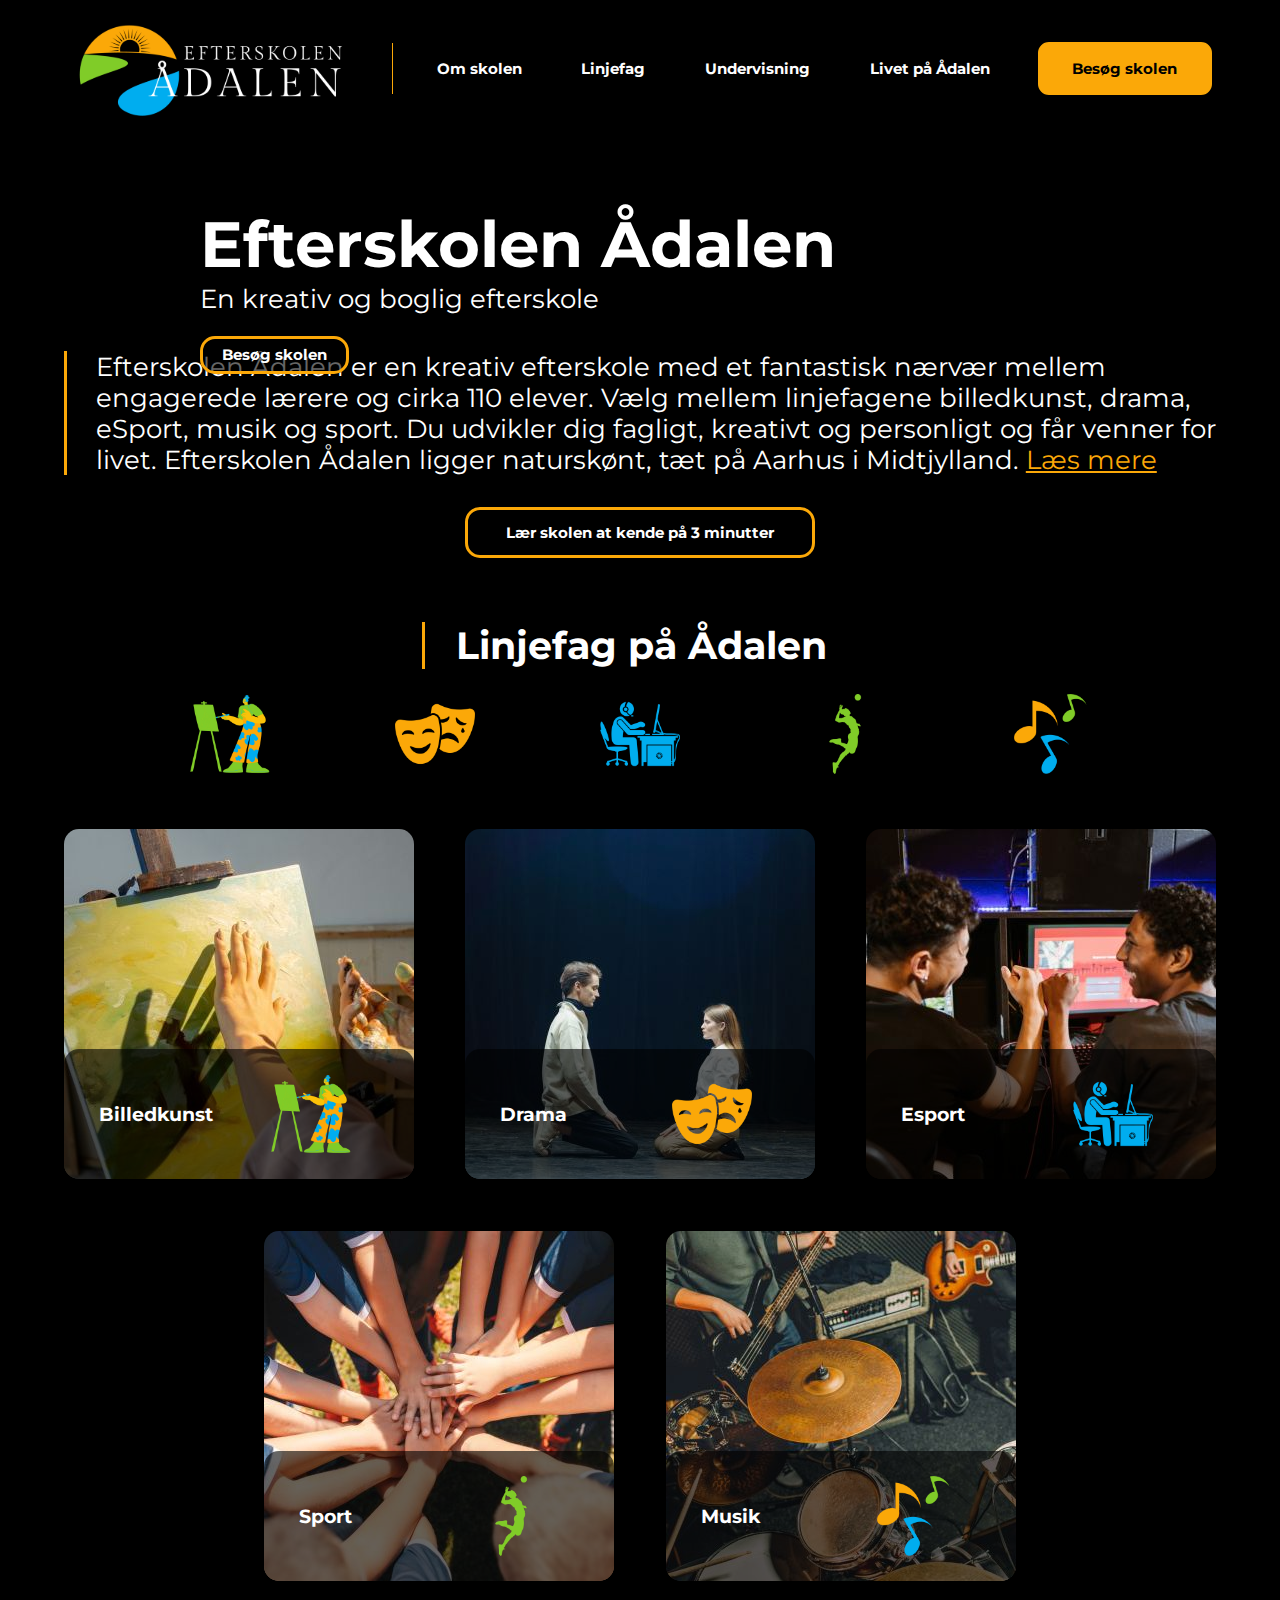
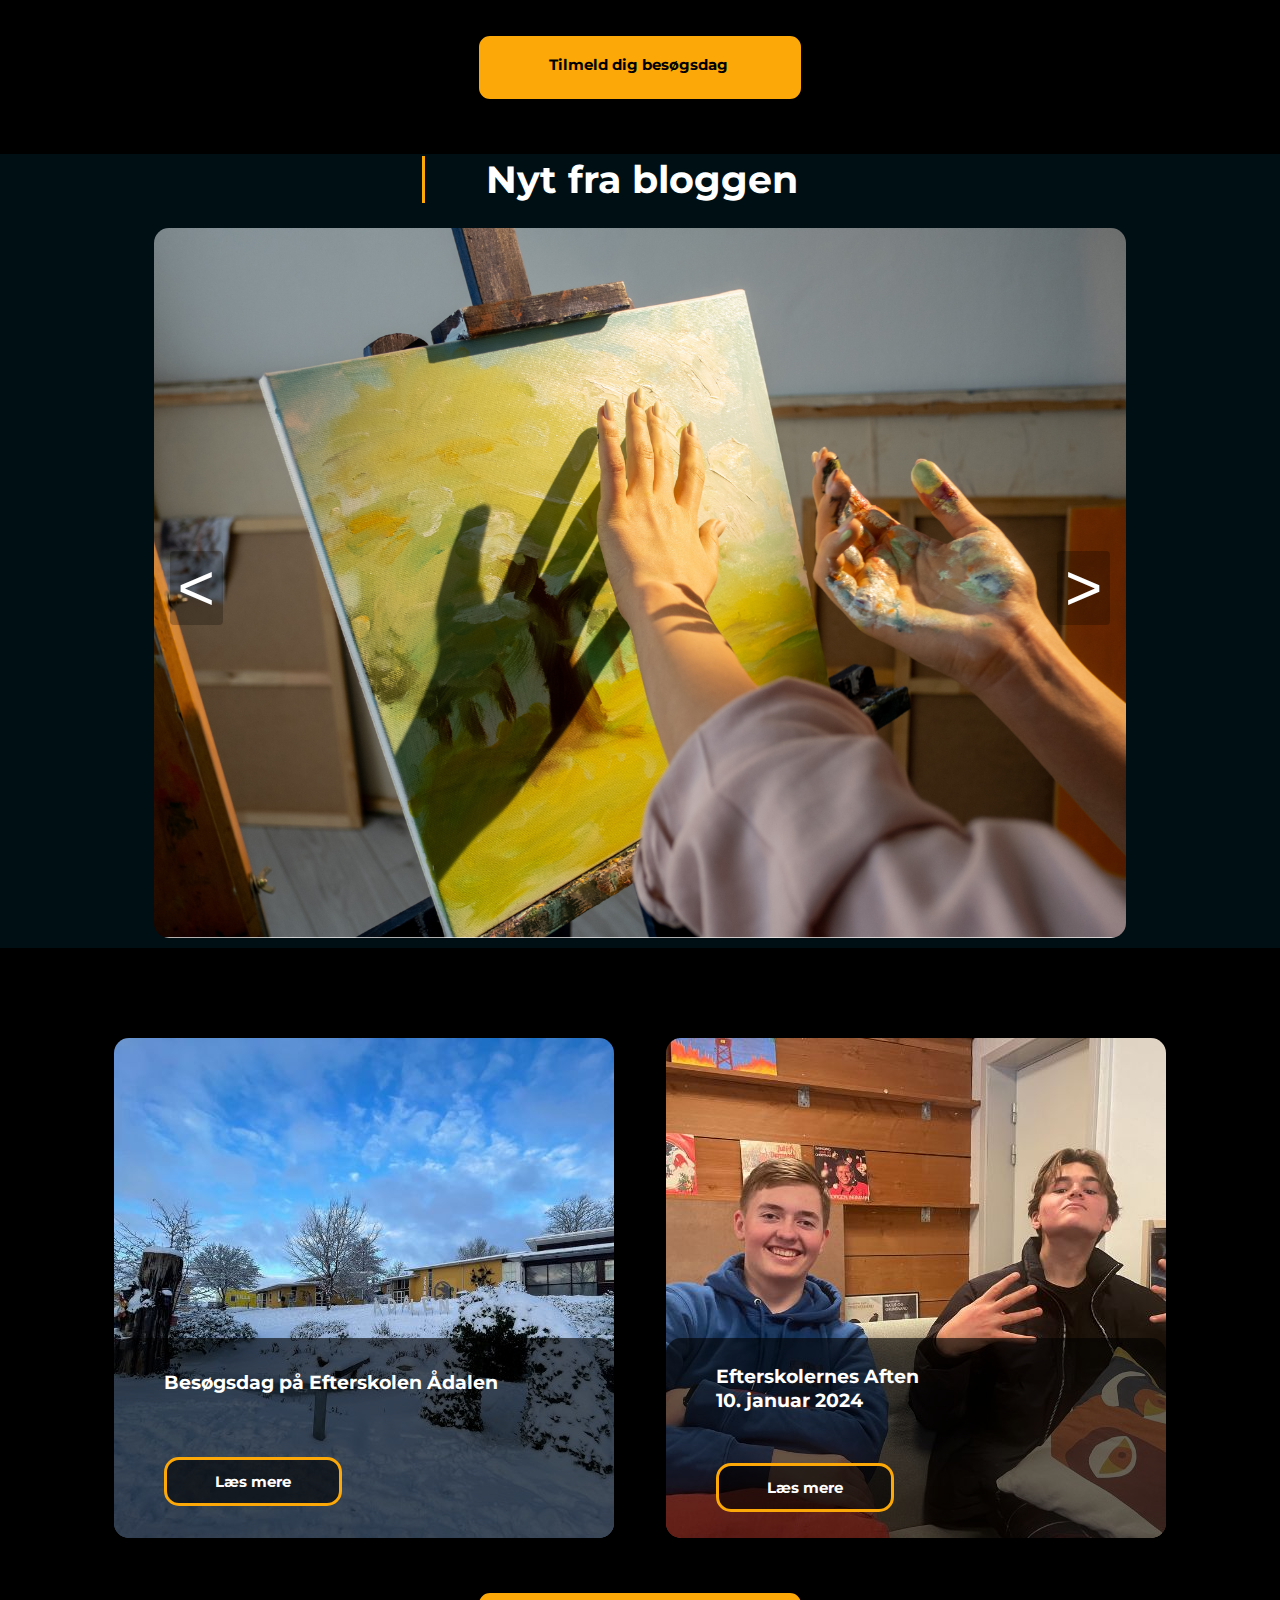
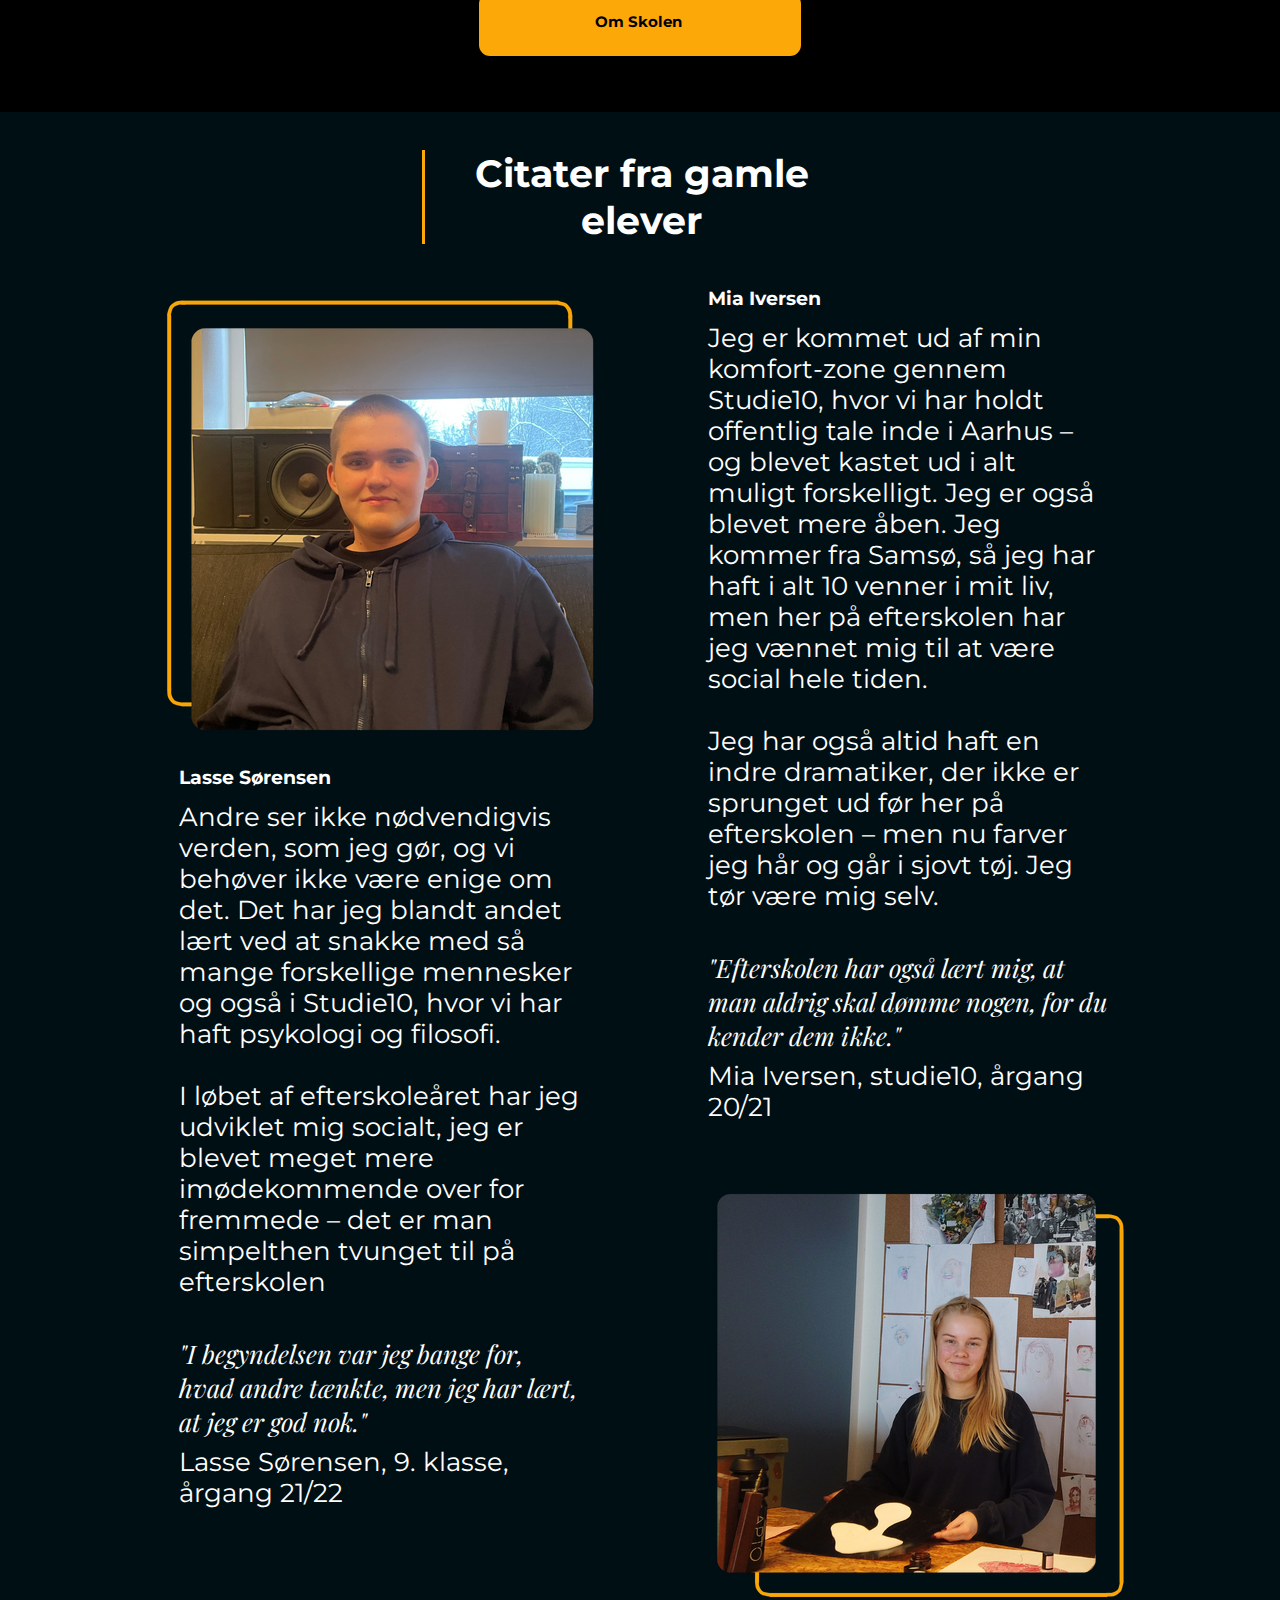
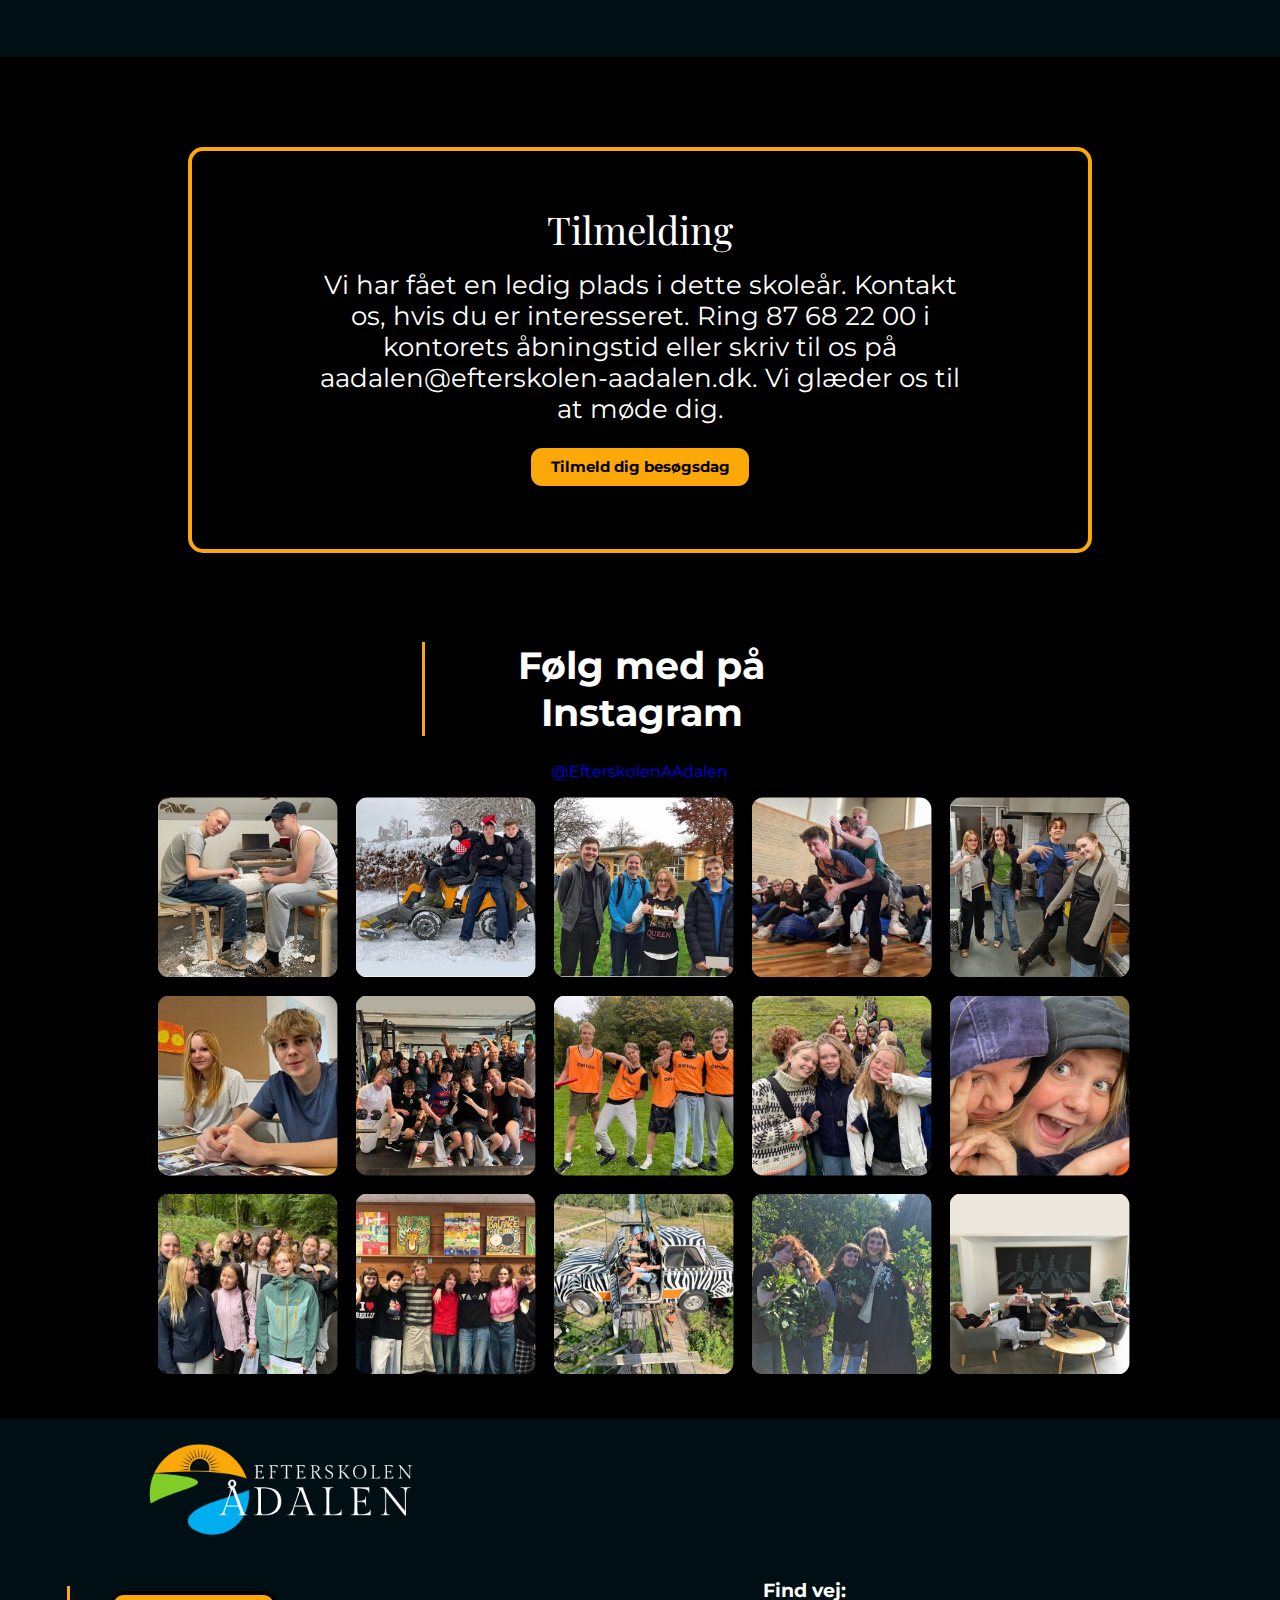
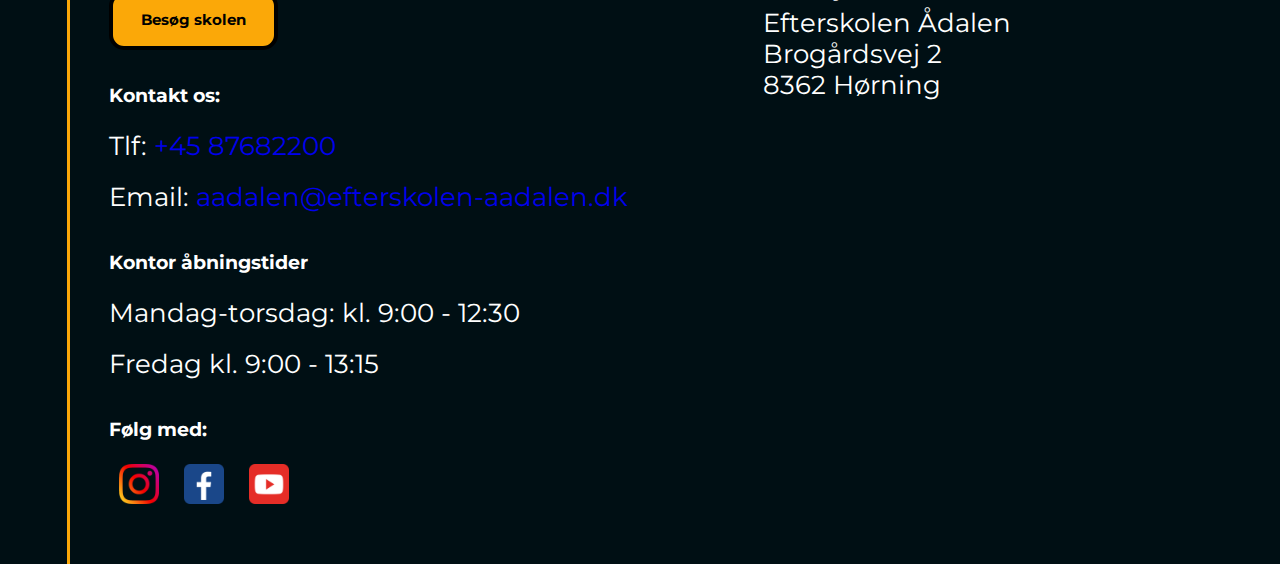
==== commit 66d5676f: "update" ====
--- a/index.html
+++ b/index.html
@@ -38,9 +38,14 @@
     <div class="dropdown">
       <button onclick="toggleDropdown('omSkolenDropdown')" class="dropbtn">Om skolen</button>
       <div id="omSkolenDropdown" class="dropdown-content">
-          <a href="#">Sublink 1</a>
-          <a href="#">Sublink 2</a>
-       
+          <a href="#">Bestyrelse & skolekred</a>
+          <a href="#">Værdigrundlag</a>
+          <a href="#">Medarbejdere</a>
+          <a href="#">Lovpligtdig dokumentation</a>
+          <a href="#">Gamle elever forening</a>
+          <a href="#">Årsplan</a>
+          <a href="#">Ledige pladser</a>
+          <a href="#">Pris</a>
       </div>
   </div>
 
@@ -48,9 +53,11 @@
     <div class="dropdown">
       <button onclick="toggleDropdown('linjefagDropdown')" class="dropbtn">Linjefag</button>
       <div id="linjefagDropdown" class="dropdown-content">
-          <a href="#">Sublink 1</a>
-          <a href="#">Sublink 2</a>
-        
+          <a href="Billedkunst.html">Billedkunst</a>
+          <a href="#">Drama</a>
+          <a href="#">E-sport</a>
+          <a href="#">Musik</a>
+          <a href="#">Sport</a>
       </div>
   </div>
 
@@ -58,19 +65,25 @@
     <div class="dropdown">
       <button onclick="toggleDropdown('undervisningDropdown')" class="dropbtn">Undervisning</button>
       <div id="undervisningDropdown" class="dropdown-content">
-          <a href="#">Sublink 1</a>
-          <a href="#">Sublink 2</a>
-          
+          <a href="#">9. klasse</a>
+          <a href="#">10. klasse</a>
+          <a href="#">Prøvefri 10. klasse</a>
+          <a href="#">Studievejledning</a>
+          <a href="#">Musik og teaterforestilling</a>
+          <a href="#">Rejser</a>
+          <a href="#">Elever fra Grønland & Færøerne</a>
+          <a href="#">Dansk som andet sprog</a>
       </div>
   </div>
 
-     <!-- Dropdown til "Livet på skolen" -->
+     <!-- Dropdown til "Livet på Ådalen" -->
      <div class="dropdown">
-      <button onclick="toggleDropdown('livetPaSkolenDropdown')" class="dropbtn">Livet på skolen</button>
+      <button onclick="toggleDropdown('livetPaSkolenDropdown')" class="dropbtn">Livet på Ådalen</button>
       <div id="livetPaSkolenDropdown" class="dropdown-content">
-          <a href="#">Sublink 1</a>
-          <a href="#">Sublink 2</a>
-        
+          <a href="#">Sund mad</a>
+          <a href="#">Medindflydelse</a>
+          <a href="#">Hverdagen</a>
+          <a href="#">Inklusion</a>
       </div>
   </div>
 
@@ -88,12 +101,52 @@
     </nav>
   </header>
   <nav class="mobile-nav">
-    <a href="index.html">Forside</a>
-    <a href="#">Om skolen</a>
-    <a href="Billedkunst.html">Linjefag</a>
-    <a href="#">Undervisning</a>
-    <a href="#">Livet på Skolen</a>
-    <a href="#" class="knap1">Besøg skolen</a>
+
+  
+    <button class="accordion">Om skolen</button>
+  <div class="panel">
+        <a href="#">Bestyrelse & skolekred</a>
+        <a href="#">Medarbejdere</a>
+        <a href="#">Lovpligtdig dokumentation</a>
+        <a href="#">Gamle elever forening</a>
+        <a href="#">Årsplan</a>
+        <a href="#">Ledige pladser</a>
+        <a href="#">Pris</a>
+    </div>
+
+
+    <button class="accordion">Linjefag</button>
+  <div class="panel">
+        <a href="Billedkunst.html">Billedkunst</a>
+        <a href="#">Drama</a>
+        <a href="#">E-sport</a>
+        <a href="#">Musik</a>
+        <a href="#">Sport</a>
+    </div>
+
+    <button class="accordion">Undervisning</button>
+    <div class="panel">
+        <a href="#">9. klasse</a>
+        <a href="#">10. klasse</a>
+        <a href="#">Prøvefri 10. klasse</a>
+        <a href="#">Studievejledning</a>
+        <a href="#">Musik og teaterforestilling</a>
+        <a href="#">Rejser</a>
+        <a href="#">Elever fra Grønland & Færøerne</a>
+        <a href="#">Dansk som andet sprog</a>
+    </div>
+      
+      
+    <button class="accordion">Livet på Ådalen</button>
+    <div class="panel">
+        <a href="#">Sund mad</a>
+        <a href="#">Medindflydelse</a>
+        <a href="#">Hverdagen</a>
+        <a href="#">Inklusion</a>
+    </div>
+
+       <a href="#" class="knap1">Besøg skolen</a>
+  
 
 </nav>
 
--- a/style.css
+++ b/style.css
@@ -58,6 +58,7 @@
   font-size: 3vw;
   font-weight: lighter;
 }
+
 
 p {
   font-family: var(--font-primary);
@@ -765,12 +766,50 @@
   background-color: var(--bg-secondary);
 }
 
+.mobile-nav > div{
+  display: flex;
+  flex-direction: column;
+  justify-content: space-around;
+  align-items: center;
+  text-align: left;
+}
+
+
 .mobile-nav a{
   color: var(--text-primary);
   font-family: var(--font-primary);
   font-weight: bold;
-
-}
+  font-size: 12pt;
+}
+
+
+/* til accordian-delen af burger menu */
+.accordion {
+  cursor: pointer;
+  margin: auto;
+  width: 100%;
+  text-align: left;
+  transition: 0.4s;
+  background-color: hsla(0, 0%, 0%, 0); /* gør den gennemsigtig */
+  border:none;
+
+  /* og til texten */
+  text-align: center;
+  color: var(--text-primary);
+  font-family: var(--font-primary);
+  font-weight: bold;
+  font-size: 12pt;
+}
+
+
+.panel {
+  padding: 0 18px;
+  display: none;
+  overflow: hidden;
+}
+
+
+/* knapper og basics som headings*/
 
   .knap1,
   .knap2,
@@ -1051,6 +1090,7 @@
   overflow: auto;
   border: var(--bg-accent);
   z-index: 1;
+  border-radius: 15px;
 }
 
 .dropdown-content.show {
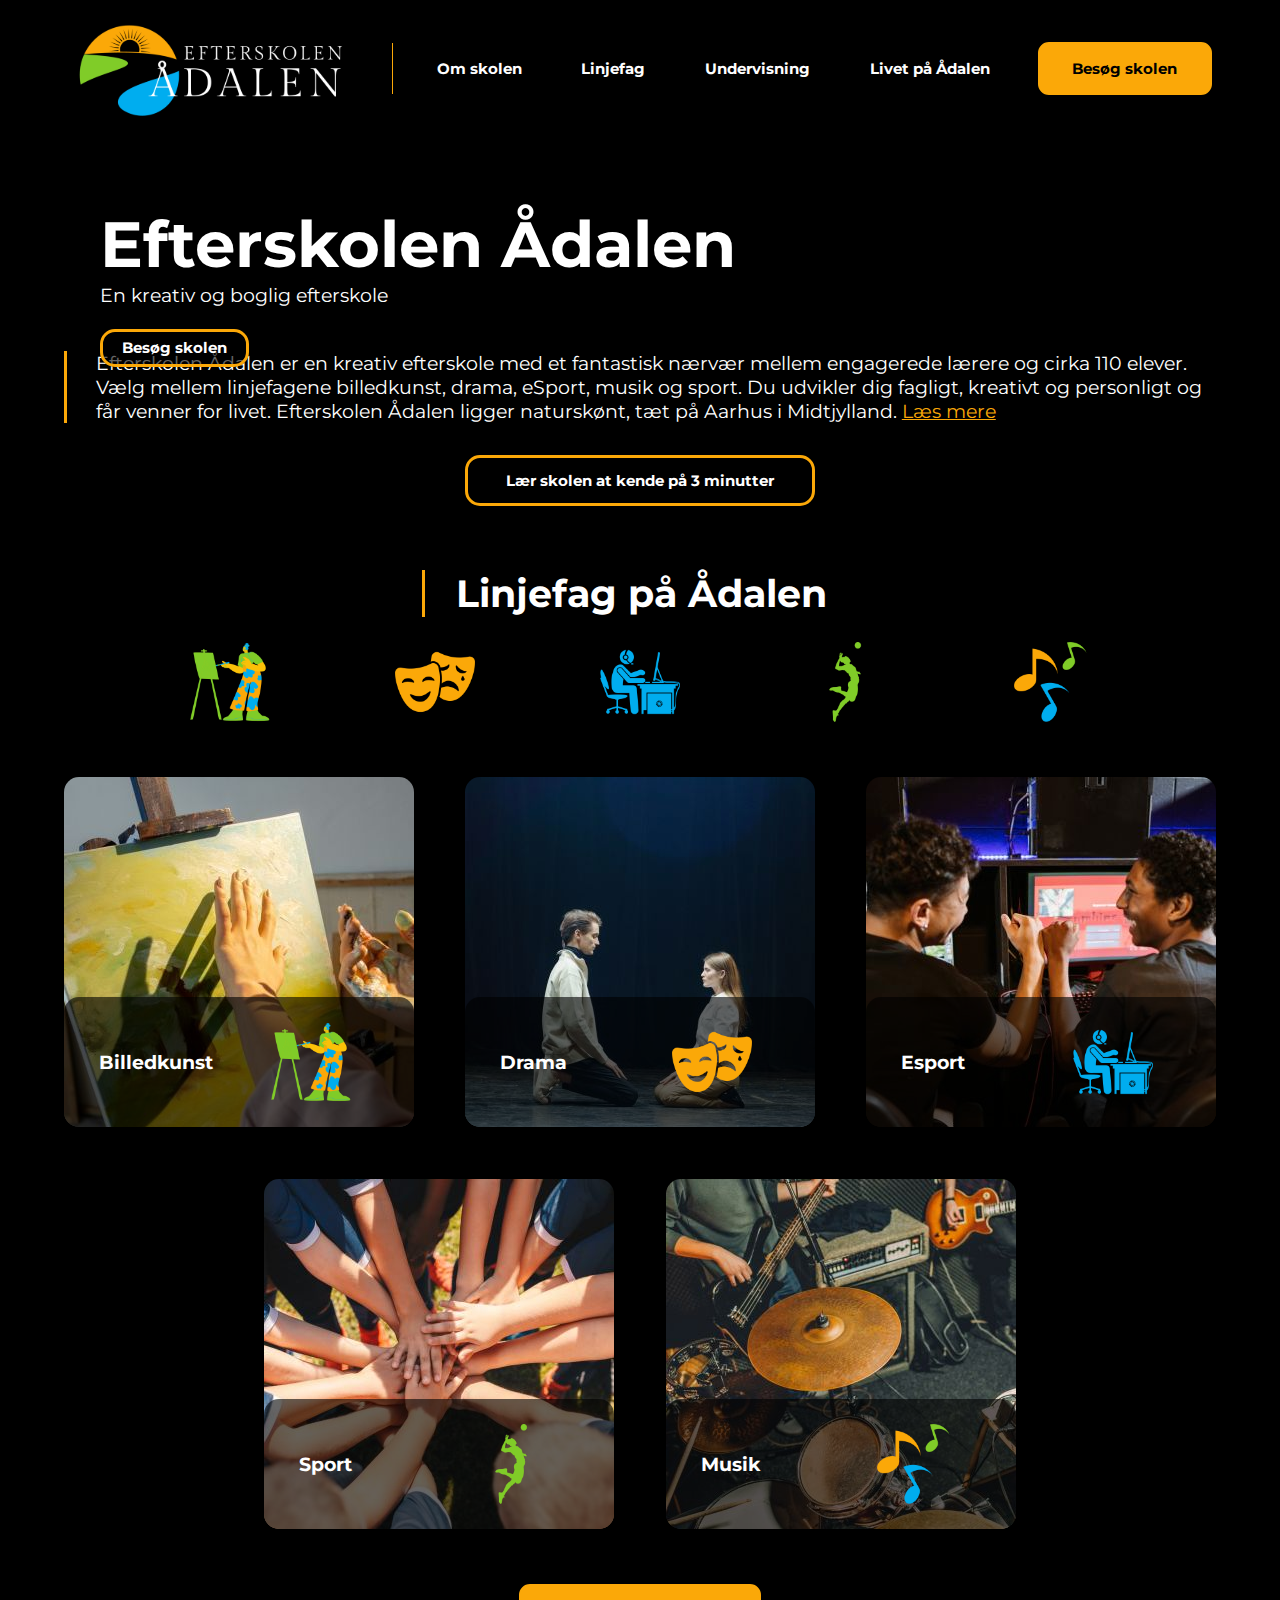
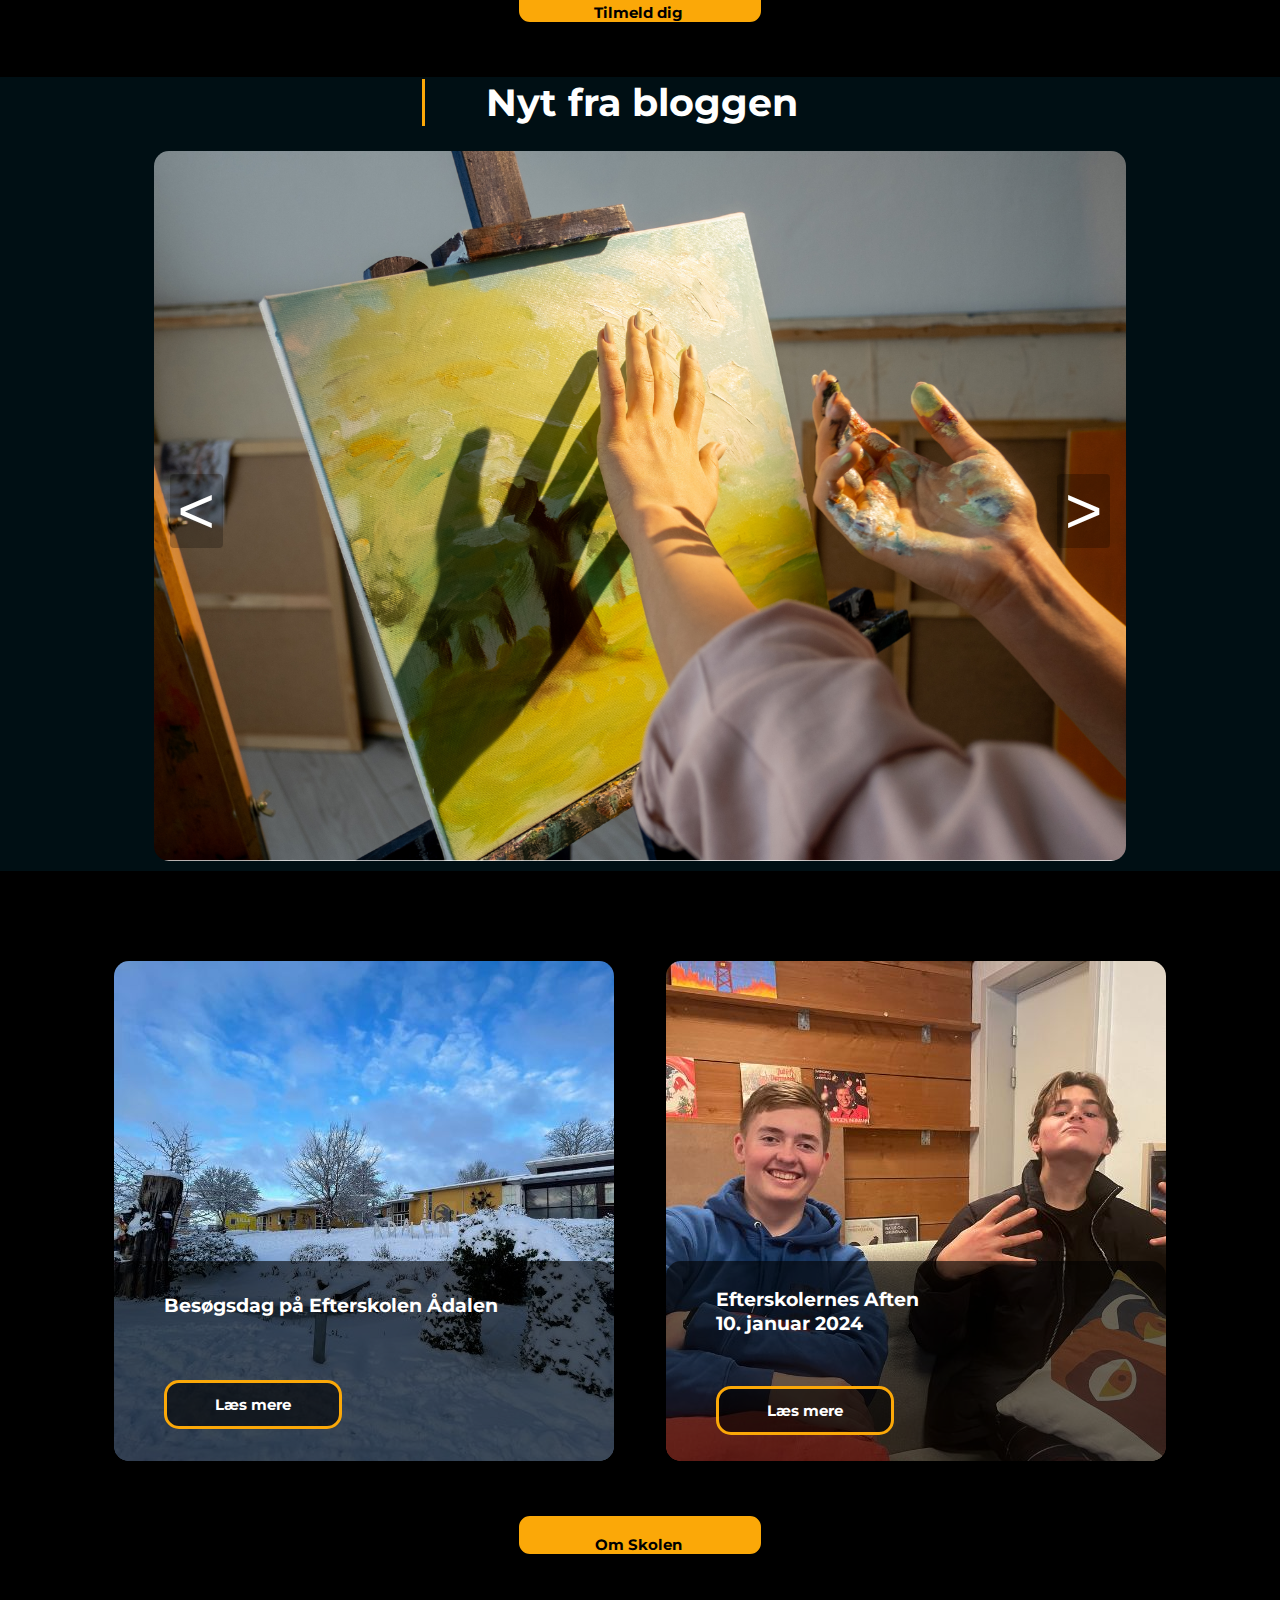
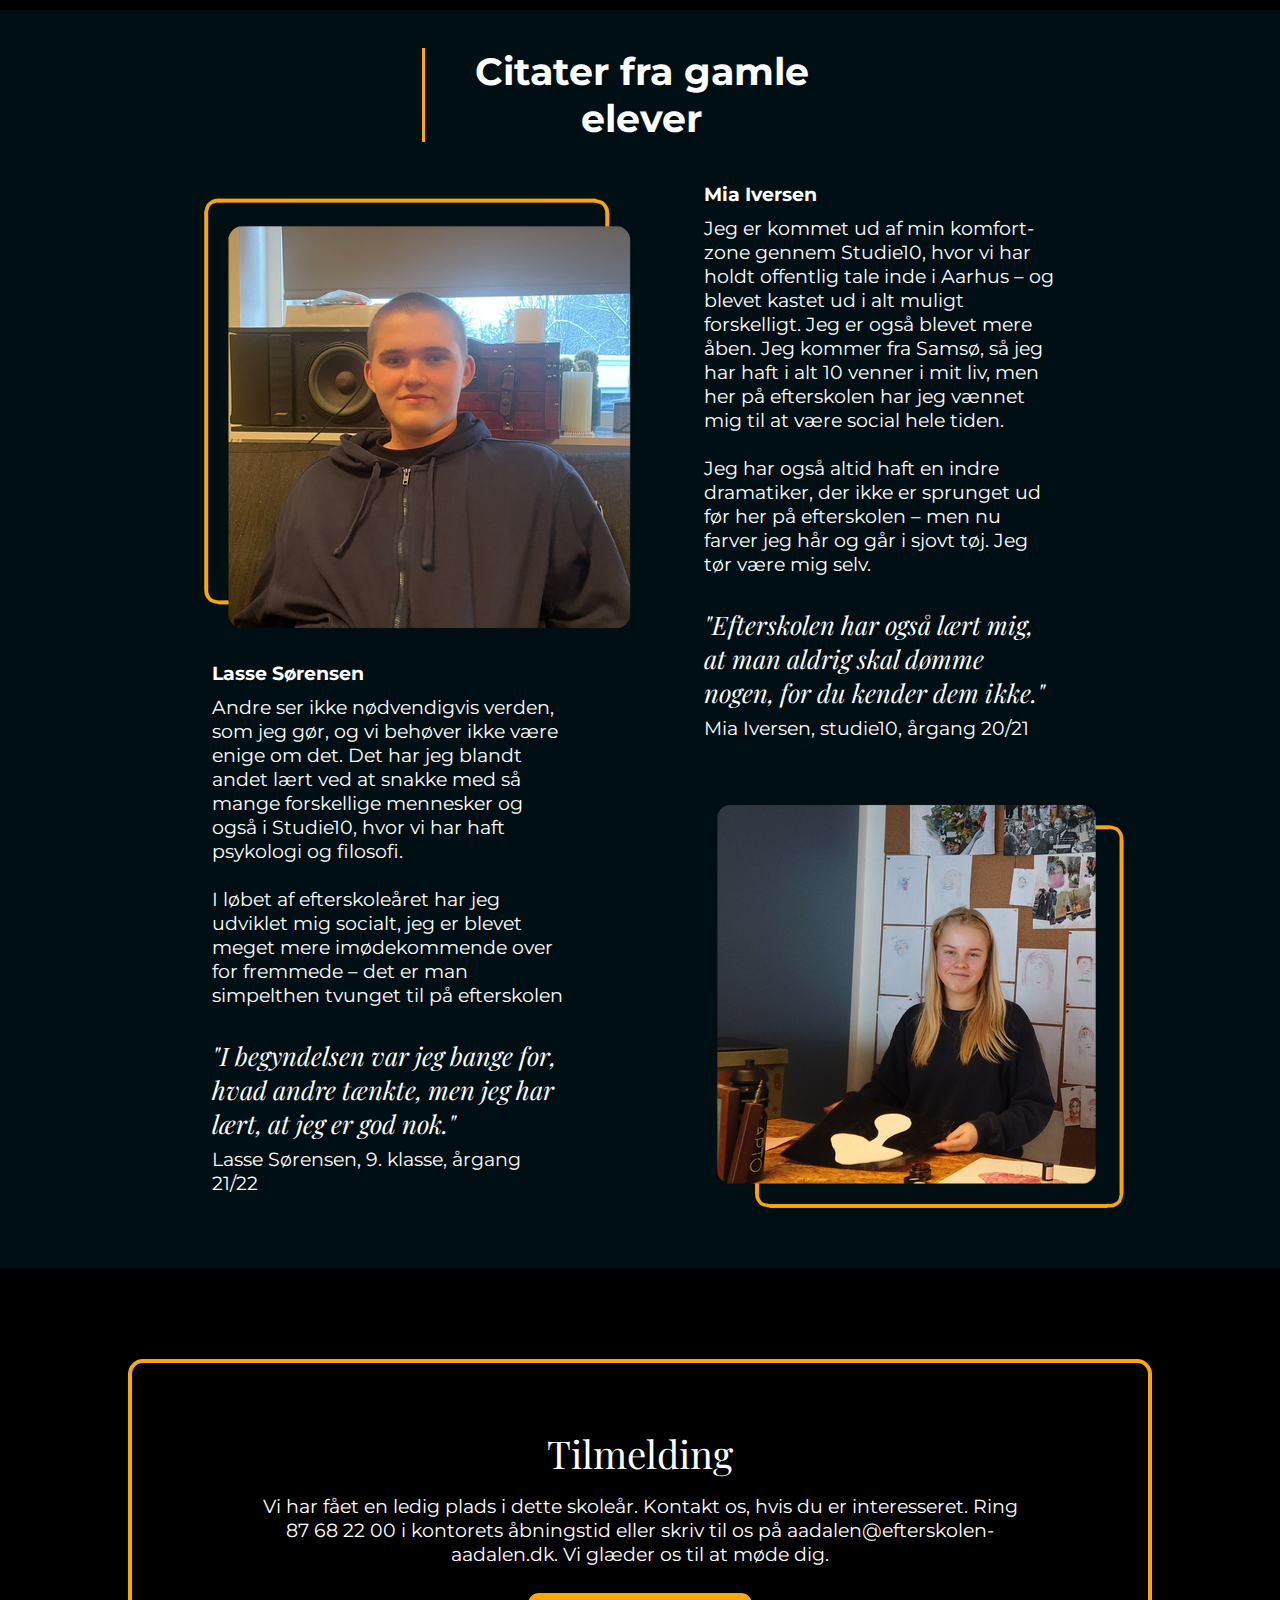
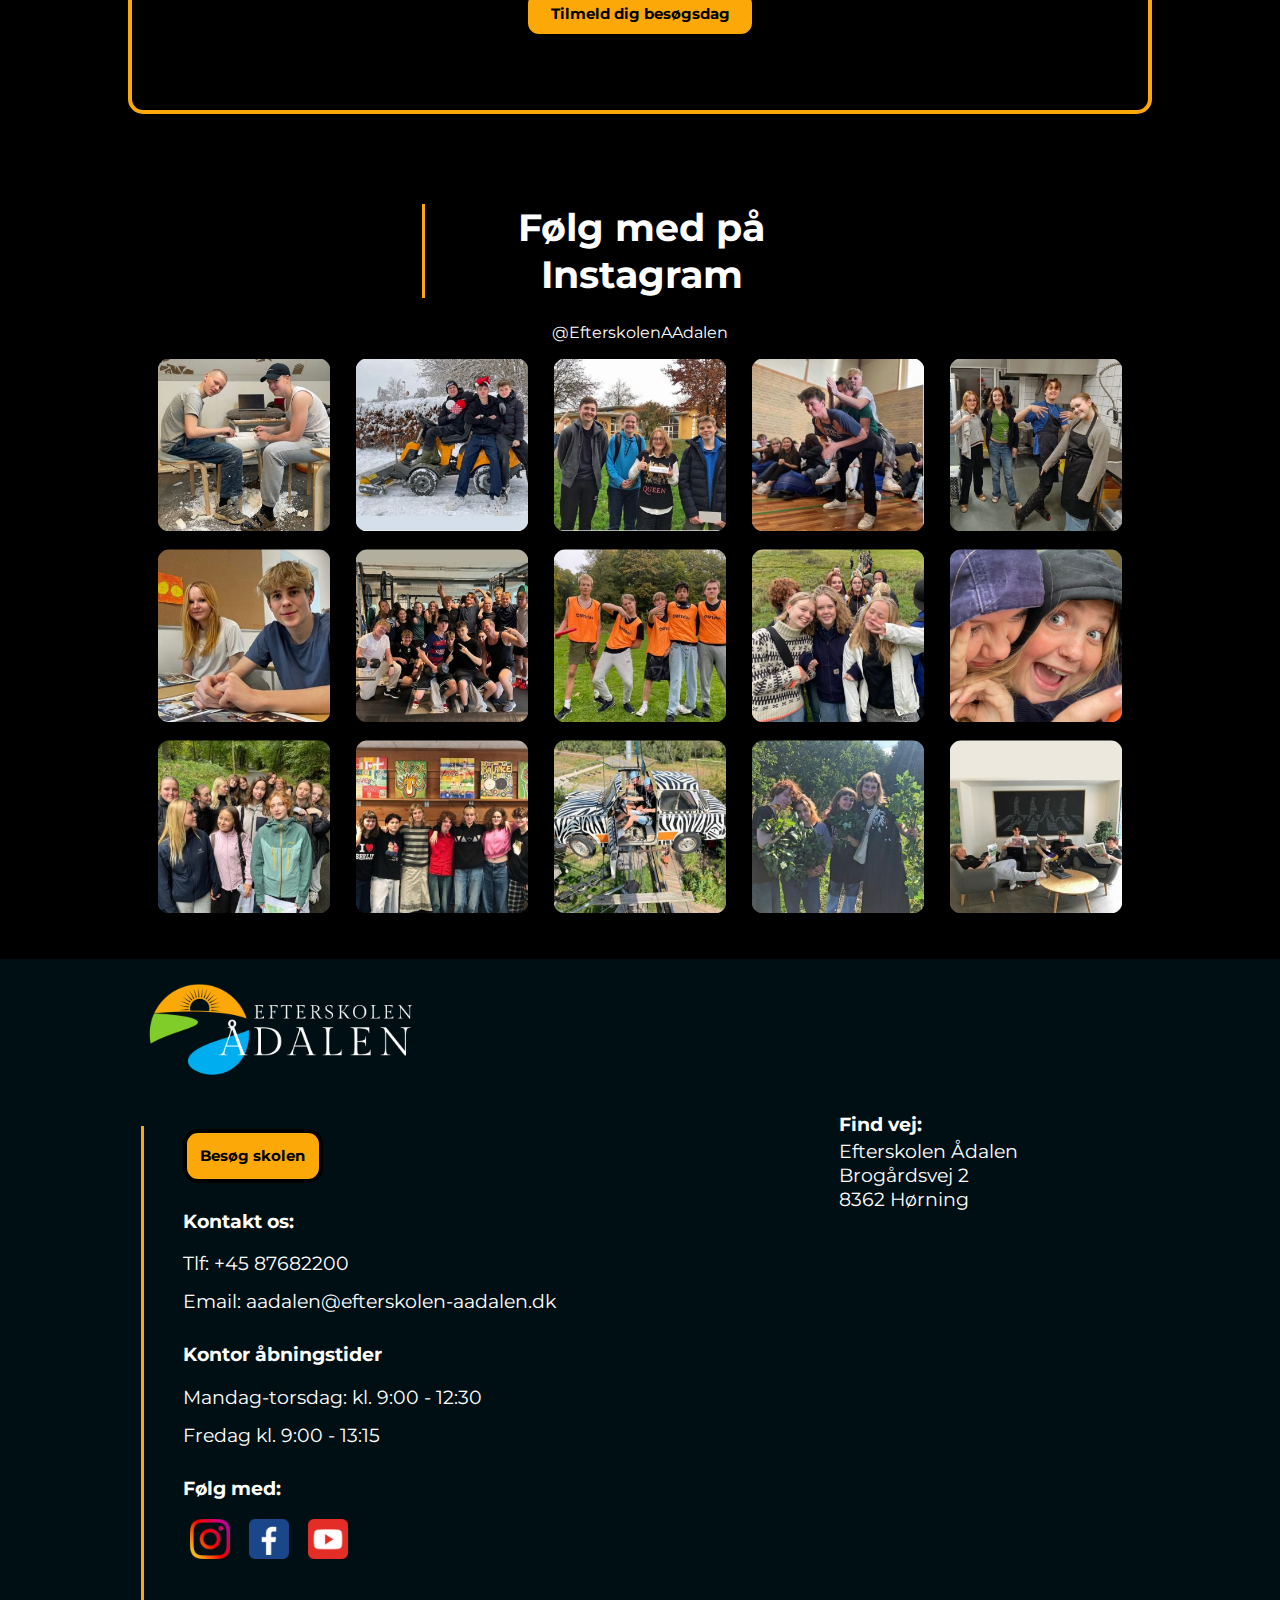
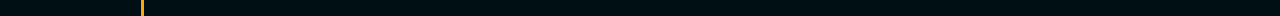
==== commit e4e2172b: "it is working now whoop whoop" ====
--- a/index.html
+++ b/index.html
@@ -12,7 +12,8 @@
   <!-- google fonts -->
   <link rel="preconnect" href="https://fonts.googleapis.com">
   <link rel="preconnect" href="https://fonts.gstatic.com" crossorigin>
-  <link href="https://fonts.googleapis.com/css2?family=Montserrat:wght@400;700&family=Playfair+Display&display=swap" rel="stylesheet">
+  <link href="https://fonts.googleapis.com/css2?family=Montserrat:wght@400;700&family=Playfair+Display&display=swap"
+    rel="stylesheet">
 
   <!-- favicon-->
   <link rel="icon" href="icons/favicon.png" type="image/png">
@@ -34,10 +35,10 @@
       <img src="images/Line-5.png" alt="Linje">
 
 
-       <!-- Dropdown til "Om skolen" -->
-    <div class="dropdown">
-      <button onclick="toggleDropdown('omSkolenDropdown')" class="dropbtn">Om skolen</button>
-      <div id="omSkolenDropdown" class="dropdown-content">
+      <!-- Dropdown til "Om skolen" -->
+      <div class="dropdown">
+        <button onclick="toggleDropdown('omSkolenDropdown')" class="dropbtn">Om skolen</button>
+        <div id="omSkolenDropdown" class="dropdown-content">
           <a href="#">Bestyrelse & skolekred</a>
           <a href="#">Værdigrundlag</a>
           <a href="#">Medarbejdere</a>
@@ -46,25 +47,25 @@
           <a href="#">Årsplan</a>
           <a href="#">Ledige pladser</a>
           <a href="#">Pris</a>
-      </div>
-  </div>
-
-    <!-- Dropdown til "Linjefag" -->
-    <div class="dropdown">
-      <button onclick="toggleDropdown('linjefagDropdown')" class="dropbtn">Linjefag</button>
-      <div id="linjefagDropdown" class="dropdown-content">
+        </div>
+      </div>
+
+      <!-- Dropdown til "Linjefag" -->
+      <div class="dropdown">
+        <button onclick="toggleDropdown('linjefagDropdown')" class="dropbtn">Linjefag</button>
+        <div id="linjefagDropdown" class="dropdown-content">
           <a href="Billedkunst.html">Billedkunst</a>
           <a href="#">Drama</a>
           <a href="#">E-sport</a>
           <a href="#">Musik</a>
           <a href="#">Sport</a>
-      </div>
-  </div>
-
-    <!-- Dropdown til "Undervisning" -->
-    <div class="dropdown">
-      <button onclick="toggleDropdown('undervisningDropdown')" class="dropbtn">Undervisning</button>
-      <div id="undervisningDropdown" class="dropdown-content">
+        </div>
+      </div>
+
+      <!-- Dropdown til "Undervisning" -->
+      <div class="dropdown">
+        <button onclick="toggleDropdown('undervisningDropdown')" class="dropbtn">Undervisning</button>
+        <div id="undervisningDropdown" class="dropdown-content">
           <a href="#">9. klasse</a>
           <a href="#">10. klasse</a>
           <a href="#">Prøvefri 10. klasse</a>
@@ -73,21 +74,21 @@
           <a href="#">Rejser</a>
           <a href="#">Elever fra Grønland & Færøerne</a>
           <a href="#">Dansk som andet sprog</a>
-      </div>
-  </div>
-
-     <!-- Dropdown til "Livet på Ådalen" -->
-     <div class="dropdown">
-      <button onclick="toggleDropdown('livetPaSkolenDropdown')" class="dropbtn">Livet på Ådalen</button>
-      <div id="livetPaSkolenDropdown" class="dropdown-content">
+        </div>
+      </div>
+
+      <!-- Dropdown til "Livet på Ådalen" -->
+      <div class="dropdown">
+        <button onclick="toggleDropdown('livetPaSkolenDropdown')" class="dropbtn">Livet på Ådalen</button>
+        <div id="livetPaSkolenDropdown" class="dropdown-content">
           <a href="#">Sund mad</a>
           <a href="#">Medindflydelse</a>
           <a href="#">Hverdagen</a>
           <a href="#">Inklusion</a>
-      </div>
-  </div>
-
-          <a href="#" class="knap1">Besøg skolen</a>
+        </div>
+      </div>
+
+      <a href="#" class="knap1">Besøg skolen</a>
     </nav>
 
     <nav id="mobilNav">
@@ -96,59 +97,59 @@
       <a href="index.html"><img src="images/logo-mobil.png" alt="Logo"></a>
       <div class="hamburger">
         <div class="bar">
-                  </div>
+        </div>
       </div>
     </nav>
   </header>
   <nav class="mobile-nav">
 
-  
+
     <button class="accordion">Om skolen</button>
-  <div class="panel">
-        <a href="#">Bestyrelse & skolekred</a>
-        <a href="#">Medarbejdere</a>
-        <a href="#">Lovpligtdig dokumentation</a>
-        <a href="#">Gamle elever forening</a>
-        <a href="#">Årsplan</a>
-        <a href="#">Ledige pladser</a>
-        <a href="#">Pris</a>
+    <div class="panel">
+      <a href="#">Bestyrelse & skolekred</a>
+      <a href="#">Medarbejdere</a>
+      <a href="#">Lovpligtdig dokumentation</a>
+      <a href="#">Gamle elever forening</a>
+      <a href="#">Årsplan</a>
+      <a href="#">Ledige pladser</a>
+      <a href="#">Pris</a>
     </div>
 
 
     <button class="accordion">Linjefag</button>
-  <div class="panel">
-        <a href="Billedkunst.html">Billedkunst</a>
-        <a href="#">Drama</a>
-        <a href="#">E-sport</a>
-        <a href="#">Musik</a>
-        <a href="#">Sport</a>
+    <div class="panel">
+      <a href="Billedkunst.html">Billedkunst</a>
+      <a href="#">Drama</a>
+      <a href="#">E-sport</a>
+      <a href="#">Musik</a>
+      <a href="#">Sport</a>
     </div>
 
     <button class="accordion">Undervisning</button>
     <div class="panel">
-        <a href="#">9. klasse</a>
-        <a href="#">10. klasse</a>
-        <a href="#">Prøvefri 10. klasse</a>
-        <a href="#">Studievejledning</a>
-        <a href="#">Musik og teaterforestilling</a>
-        <a href="#">Rejser</a>
-        <a href="#">Elever fra Grønland & Færøerne</a>
-        <a href="#">Dansk som andet sprog</a>
-    </div>
-      
-      
+      <a href="#">9. klasse</a>
+      <a href="#">10. klasse</a>
+      <a href="#">Prøvefri 10. klasse</a>
+      <a href="#">Studievejledning</a>
+      <a href="#">Musik og teaterforestilling</a>
+      <a href="#">Rejser</a>
+      <a href="#">Elever fra Grønland & Færøerne</a>
+      <a href="#">Dansk som andet sprog</a>
+    </div>
+
+
     <button class="accordion">Livet på Ådalen</button>
     <div class="panel">
-        <a href="#">Sund mad</a>
-        <a href="#">Medindflydelse</a>
-        <a href="#">Hverdagen</a>
-        <a href="#">Inklusion</a>
-    </div>
-
-       <a href="#" class="knap1">Besøg skolen</a>
-  
-
-</nav>
+      <a href="#">Sund mad</a>
+      <a href="#">Medindflydelse</a>
+      <a href="#">Hverdagen</a>
+      <a href="#">Inklusion</a>
+    </div>
+
+    <a href="#" class="knap1">Besøg skolen</a>
+
+
+  </nav>
 
   <main>
     <!-- *********landing med video og titel********* -->
--- a/style.css
+++ b/style.css
@@ -1,12 +1,10 @@
 * {
   margin: 0;
   padding: 0;
-}
-
-*::before,
-*::after {
   box-sizing: border-box;
 }
+
+
 /* Styletile men css basically - 
 så vi nemt kan ændre uden at skal rode efter det hele*/
 :root {
@@ -125,7 +123,7 @@
 /* -------------------------------- landing ------------------------------- */
 .landing {
   color: white;
-  margin-left: 9.8%;
+  margin-left: 2%;
 }
 
 .landing p {
@@ -142,8 +140,9 @@
 }
 
 video {
-  width: 80%;
-  border-radius: 15px;
+  width: 90%;
+  border-radius: 15px;
+  margin:auto;
 }
 
 .brødtekst {
@@ -400,6 +399,7 @@
 
 .tilmelding p {
   text-align: center;
+  margin: 2% 0;
 }
 
 .tilmelding .knap1 {
@@ -415,6 +415,10 @@
 
 .instaContainer h2 {
   margin-bottom: 2%;
+}
+
+.instaContainer a{
+  color: var(--text-primary);
 }
 
 /* button stuff hvis vi vil bruge det 
@@ -452,10 +456,8 @@
   background-color: #000f14;
 }
 
-footer a:hover{
-  transition: 0.3s;
-  transform: scale(1.1);
-  box-shadow: 0px 2px 0px var(--bg-accent);
+footer a{
+  color: var(--text-primary);
 }
 
 .footerLogo {
@@ -502,11 +504,14 @@
   justify-content: space-around;
   flex-direction: column;
   line-height: 2;
+  margin-left: 2%;
 }
 
 .højreside iframe {
   border-radius: 15px;
-  margin: 2% 0;
+  margin: 2% 0; 
+  max-width: 300px;
+  height: auto;
 }
 
 /* ---------------- billedkunst underside ------------ */
@@ -760,7 +765,6 @@
   position: fixed;
   width: 100%;
   min-height: 100vh;
-  padding-top: 20%;
   transition: 0.5s; 
   z-index: 5;
   background-color: var(--bg-secondary);
@@ -776,17 +780,18 @@
 
 
 .mobile-nav a{
-  color: var(--text-primary);
+  color: var(--bg-accent);
   font-family: var(--font-primary);
   font-weight: bold;
-  font-size: 12pt;
+  font-size: 10pt;
+  margin: 1% 0;
 }
 
 
 /* til accordian-delen af burger menu */
 .accordion {
   cursor: pointer;
-  margin: auto;
+  margin: 2%;
   width: 100%;
   text-align: left;
   transition: 0.4s;
@@ -803,10 +808,11 @@
 
 
 .panel {
-  padding: 0 18px;
-  display: none;
-  overflow: hidden;
-}
+  display: flex;
+  display: block;
+  flex-direction: column;
+}
+
 
 
 /* knapper og basics som headings*/
@@ -917,6 +923,15 @@
   footer {
     margin: 0 2% 2% 2%;
   }
+
+
+/* besøgskort */
+
+.besøgsKort {
+  height: 300px;
+  width: 300px;
+}
+
   
   /* gamle elev sektion */
   .elevContainer {
@@ -980,6 +995,7 @@
 
   .tilmelding h4 {
     font-size: 20pt;
+    margin-bottom: 5%;
   }
 
   .tilmelding .knap1 {
@@ -1143,7 +1159,7 @@
   }
 
   p {
-    font-size: 2vw;
+    font-size: 1.5vw;
   }
 
   .centerKnap .knap1 {
@@ -1224,8 +1240,9 @@
   /* tilmeldingssektion */
 
   .tilmelding {
-    width: 50vw;
-    height: 30vh;
+    width: 80%;
+    height: auto;
+    padding: 2%;
     display: flex;
     justify-content: center;
     flex-direction: column;
@@ -1233,8 +1250,9 @@
     border-radius: 15px;
     border: 4px solid var(--bg-accent);
     padding: 5% 10%;
-    gap: 5%;
-  }
+  }
+
+
 
   /* instagram sektion */
   .kunBilleder {
@@ -1253,6 +1271,10 @@
     justify-content: center;
   }
 
+  .instaContainer a:hover{
+    color: var(--bg-accent);
+  }
+
   .grid-item {
     border-radius: 15px;
     padding: 2%;
@@ -1266,4 +1288,10 @@
   #kunstTitel {
     font-size: 4vw;
   }
+
+  footer a:hover{
+    transition: 0.3s;
+    transform: scale(1.1);
+    box-shadow: 0px 2px 0px var(--bg-accent);
+  }
 }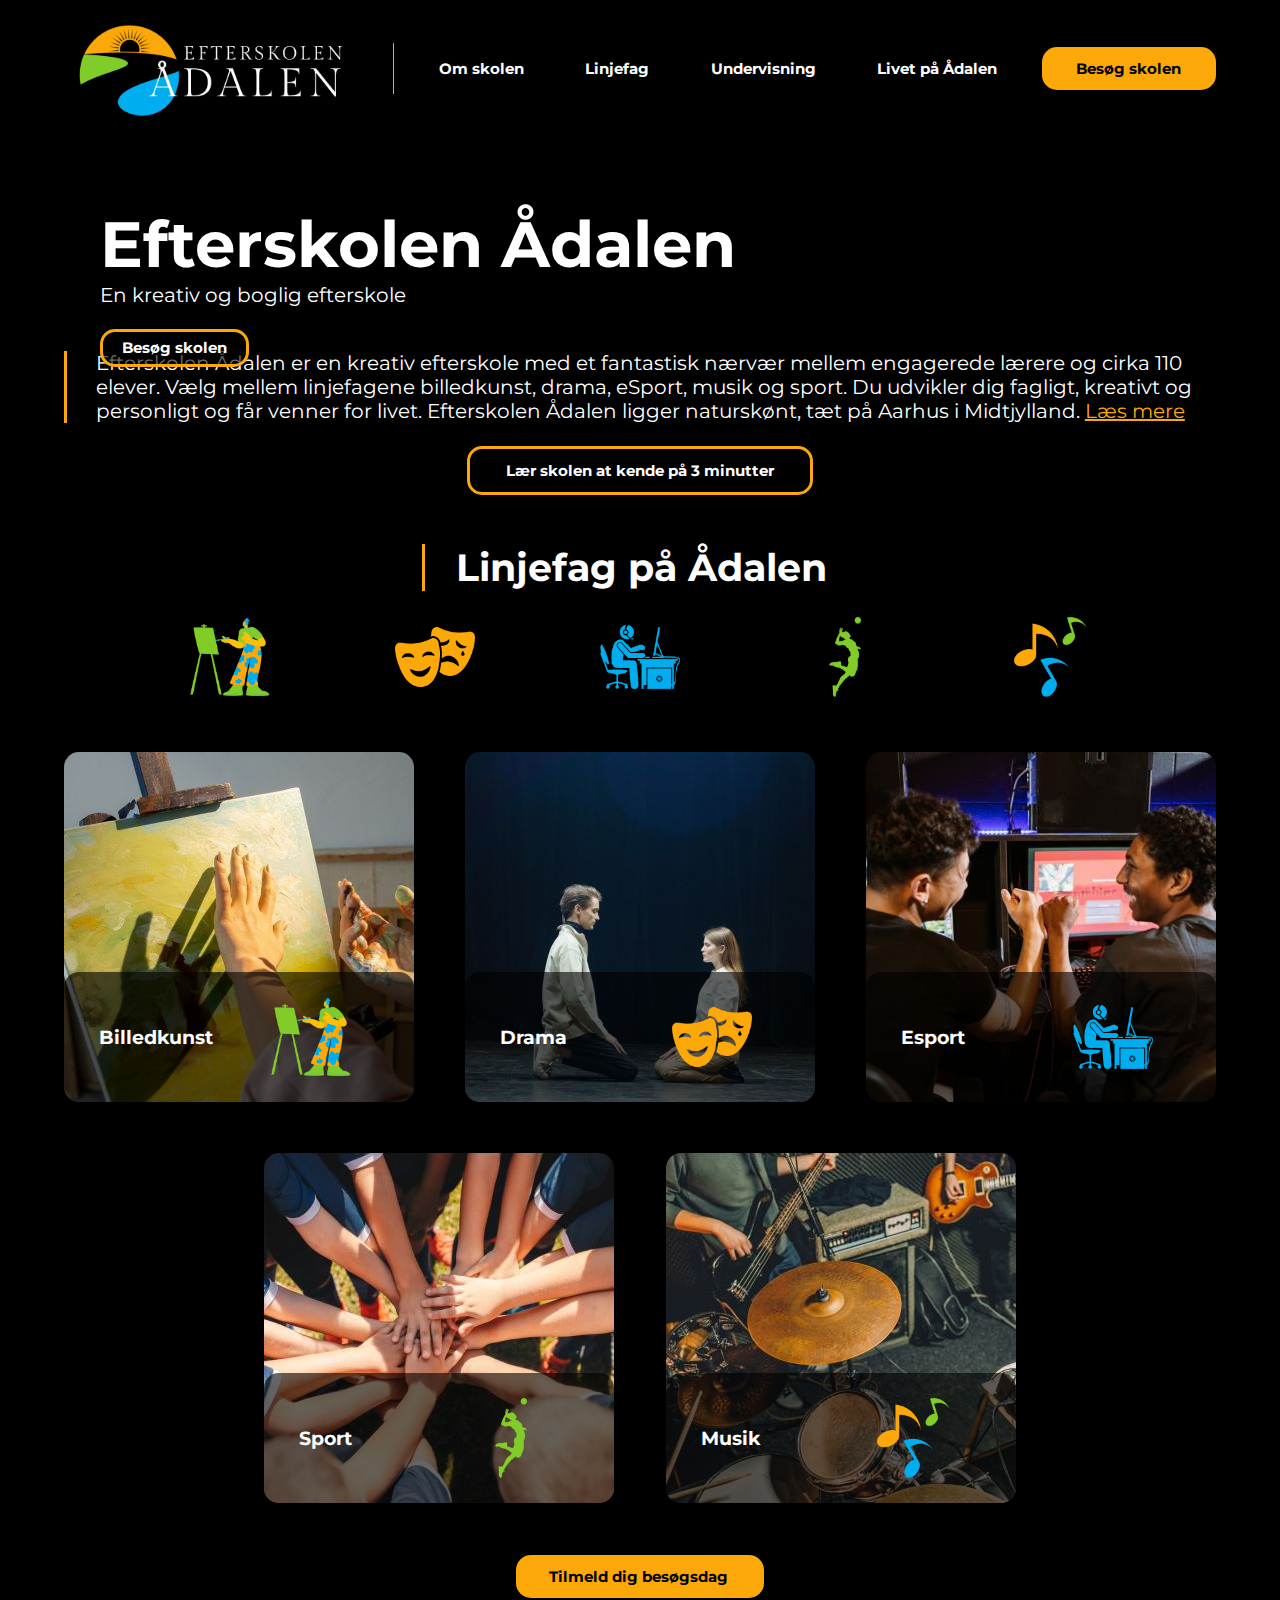
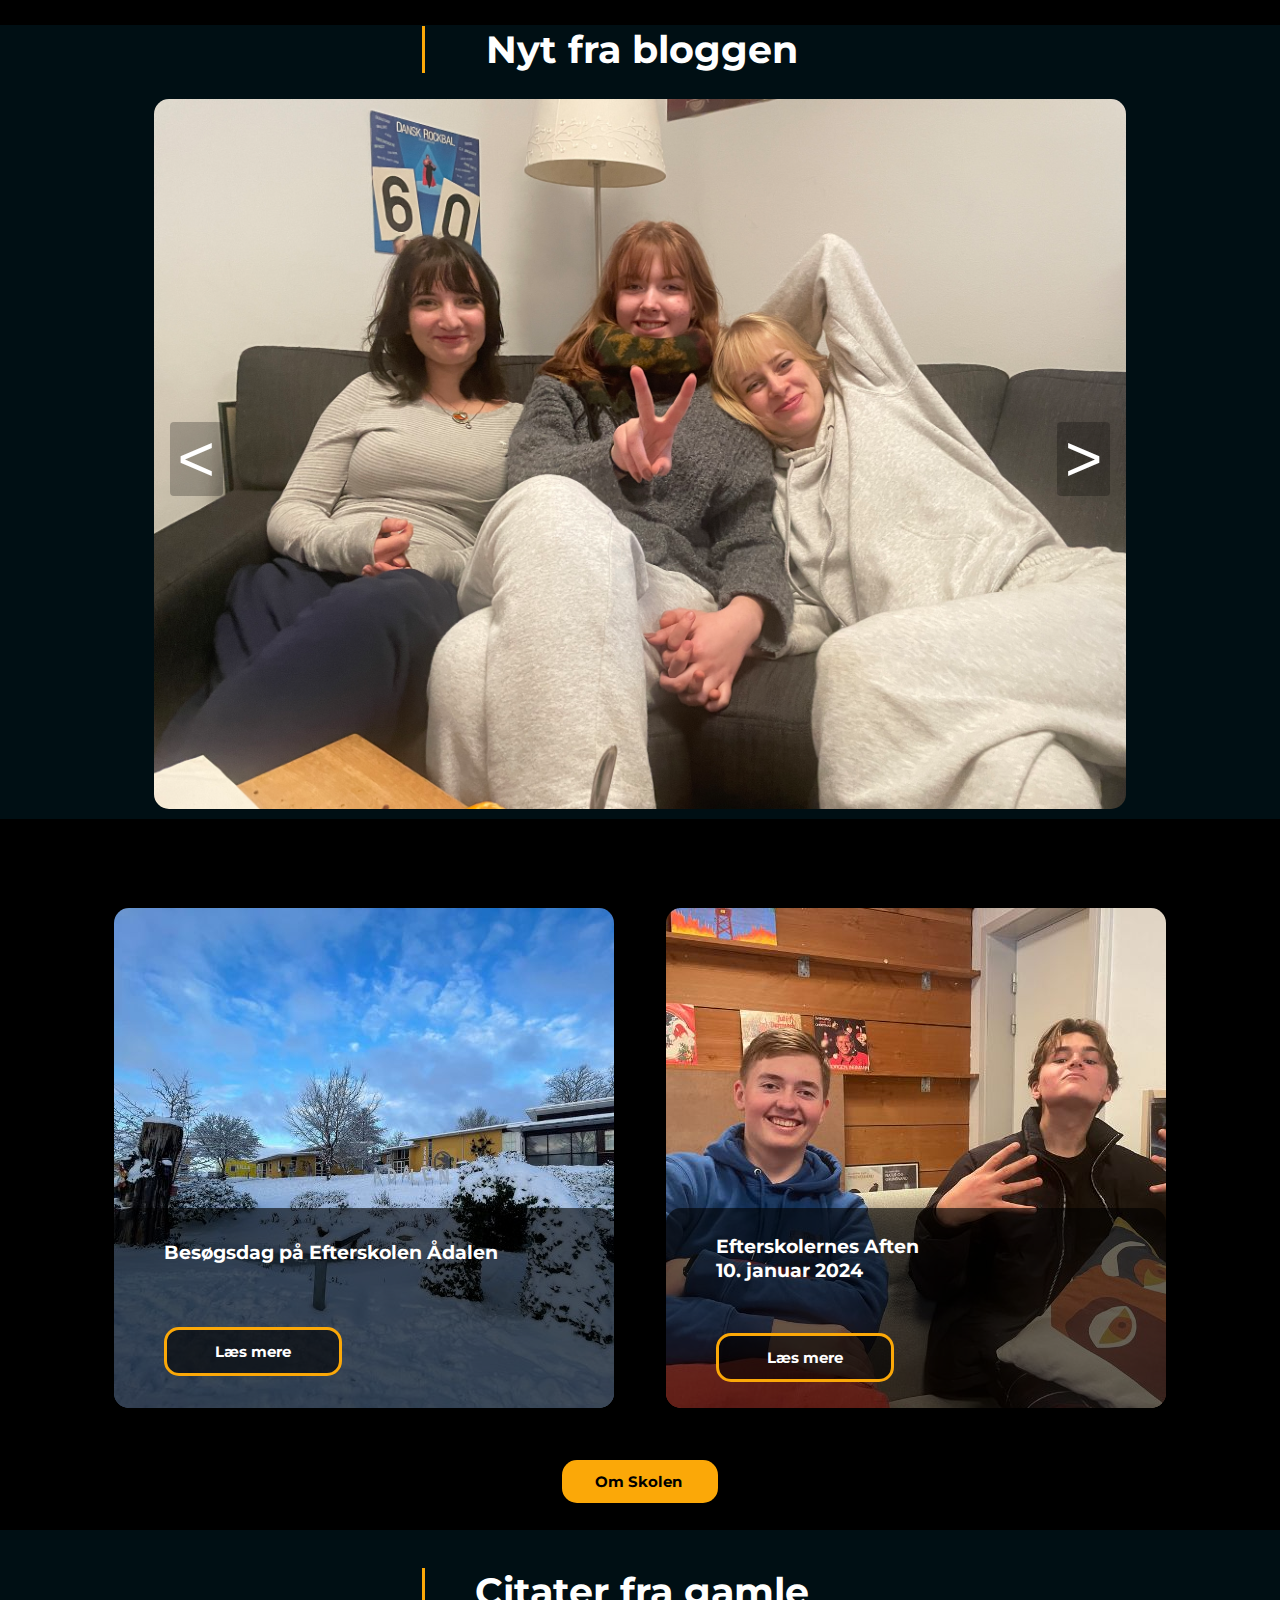
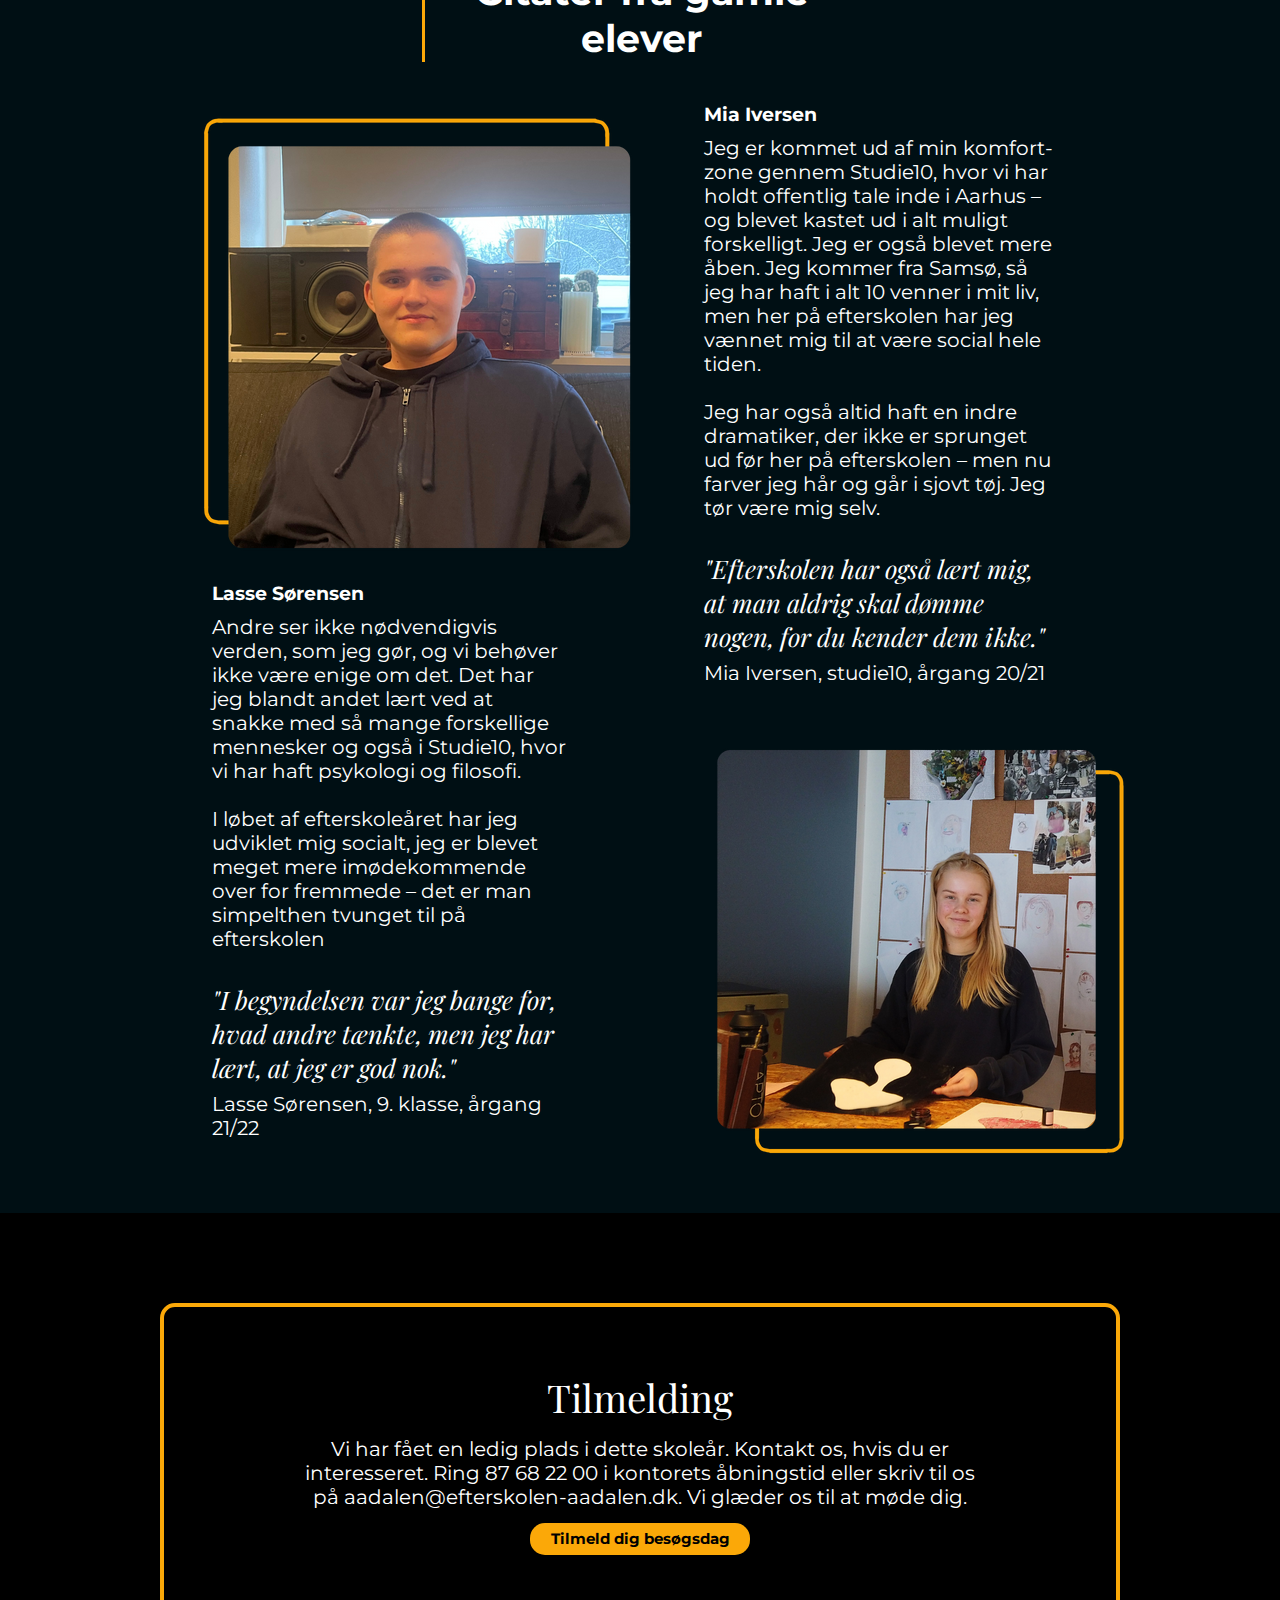
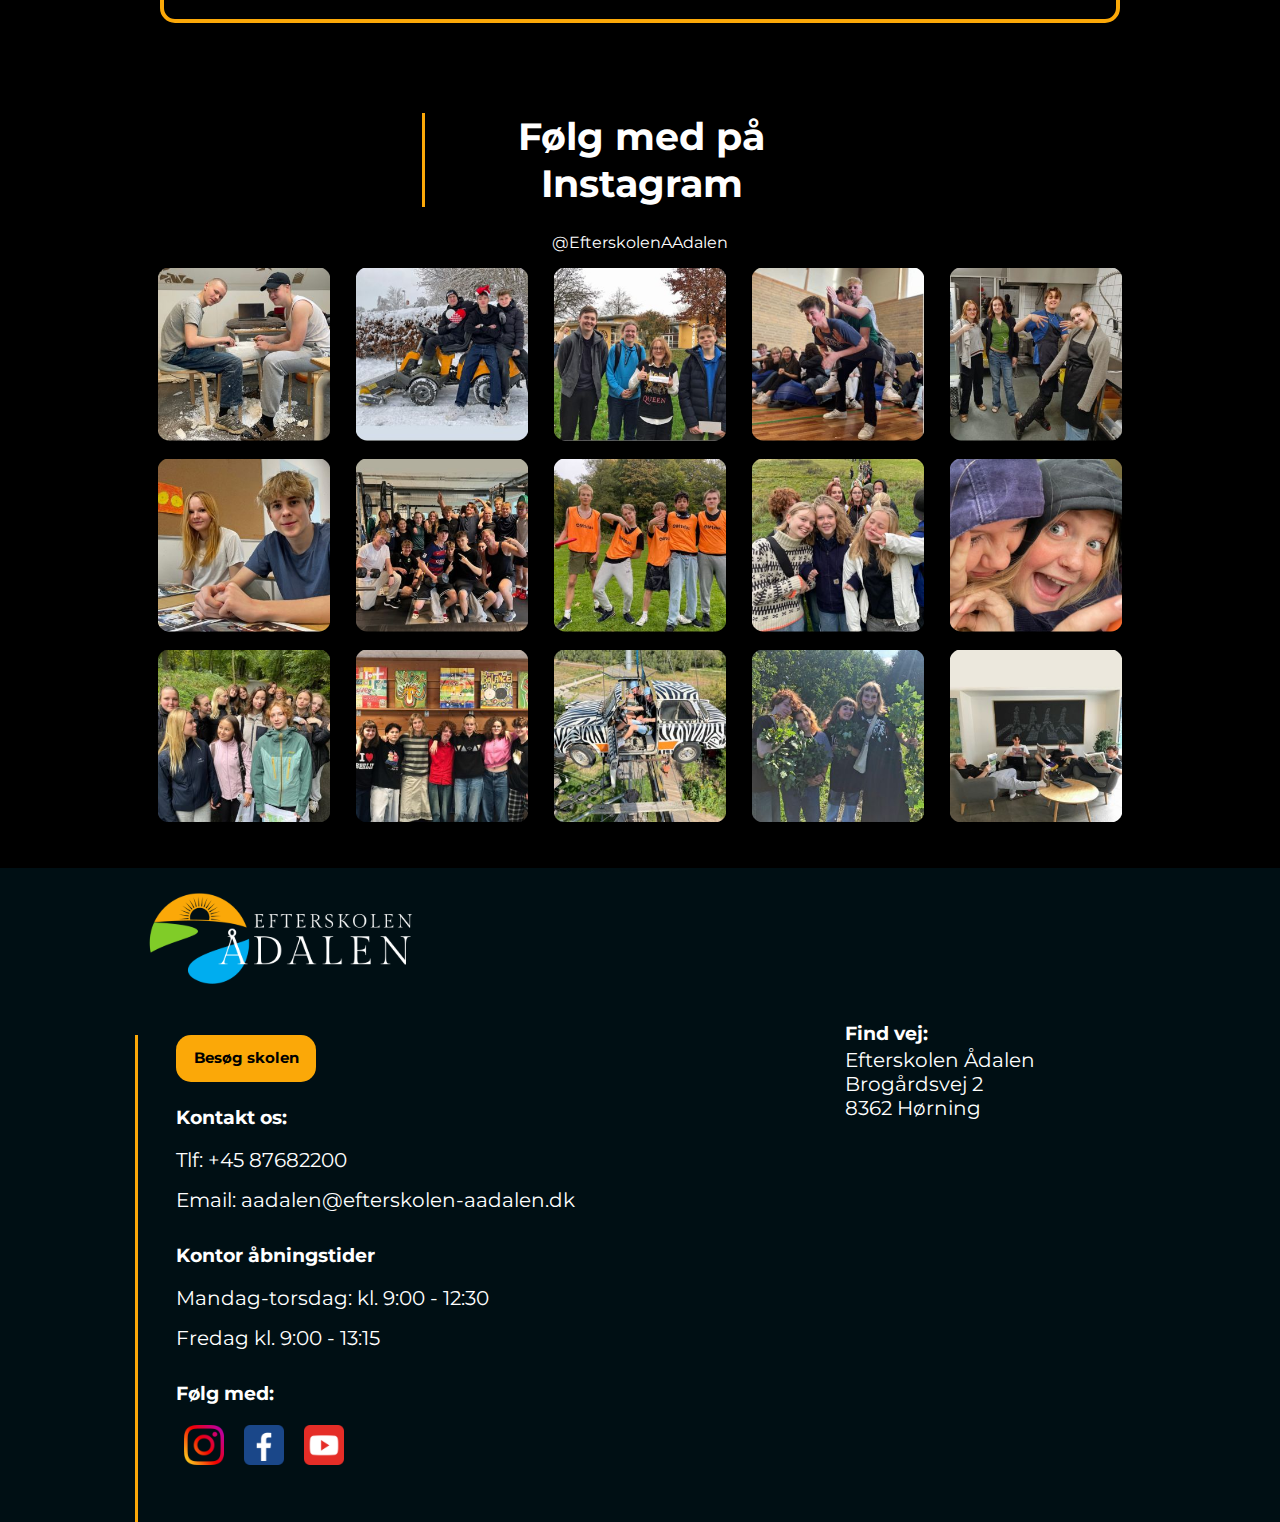
==== commit 38687498: "added alt text" ====
--- a/index.html
+++ b/index.html
@@ -255,13 +255,13 @@
 
           <ul data-slides>
             <li class="slide" data-active>
-              <img src="images/billedkunstlinje.png" alt="billedkunst">
+              <img src="images/pigeblog1.JPG" alt="blog indlæg 1">
             </li>
             <li class="slide">
-              <img src="images/dramalinje.png" alt="drama">
+              <img src="images/musikblog2.JPG" alt="blog indlæg 2">
             </li>
             <li class="slide">
-              <img src="images/sportlinje.png" alt="sport">
+              <img src="images/musikblog3.JPG" alt="blog indlæg 3">
             </li>
           </ul>
         </div>
@@ -301,7 +301,7 @@
 
       <div class="elevContainer">
         <div class="LasseOgMia">
-          <img src="images/lasse3.png" alt="">
+          <img src="images/lasse3.png" alt="tidligere elev 1">
 
           <div class="column1">
             <h3>Lasse Sørensen</h3>
@@ -355,11 +355,11 @@
             </p>
           </div>
 
-          <img src="images/mia3.png" alt="">
+          <img src="images/mia3.png" alt="tidligere elev 2">
         </div>
 
         <div class="LasseOgMia" id="mobilVersion">
-          <img src="images/mia3.png" alt="">
+          <img src="images/mia3.png" alt="tidligere elev 2">
 
           <div class="column2">
             <h3>Mia Iversen</h3>
@@ -404,36 +404,30 @@
     <!-- ********* instagram sektion ********* -->
     <section class="instaContainer">
       <h2>Følg med på Instagram</h2>
-      <a href="#">@EfterskolenAAdalen</a>
+      <a href="https://www.instagram.com/efterskolenaadalen/?hl=en">@EfterskolenAAdalen</a>
 
       <div class="kunBilleder">
         <div class="instaGrid">
           <!-- der biver brugt flexbox og grid-->
-          <img src="images/2.jpg" class="grid-item" alt="">
-          <img src="images/1.jpg" class="grid-item" alt="">
-          <img src="images/3.jpg" class="grid-item" alt="">
-          <img src="images/4.jpg" class="grid-item" alt="">
-          <img src="images/5.jpg" class="grid-item" alt="">
-          <img src="images/6.jpg" class="grid-item" alt="">
-          <img src="images/7.jpg" class="grid-item" alt="">
-          <img src="images/8.jpg" class="grid-item" alt="">
-          <img src="images/9.jpg" class="grid-item" alt="">
-          <img src="images/10.jpg" class="grid-item" alt="">
-          <img src="images/11.jpg" class="grid-item" alt="">
-          <img src="images/12.jpg" class="grid-item" alt="">
-          <img src="images/13.jpg" class="grid-item" alt="">
-          <img src="images/14.jpg" class="grid-item" alt="">
-          <img src="images/15.jpg" class="grid-item" alt="">
+          <img src="images/2.jpg" class="grid-item" alt="insta billede">
+          <img src="images/1.jpg" class="grid-item" alt="insta billede">
+          <img src="images/3.jpg" class="grid-item" alt="insta billede">
+          <img src="images/4.jpg" class="grid-item" alt="insta billede">
+          <img src="images/5.jpg" class="grid-item" alt="insta billede">
+          <img src="images/6.jpg" class="grid-item" alt="insta billede">
+          <img src="images/7.jpg" class="grid-item" alt="insta billede">
+          <img src="images/8.jpg" class="grid-item" alt="insta billede">
+          <img src="images/9.jpg" class="grid-item" alt="insta billede">
+          <img src="images/10.jpg" class="grid-item" alt="insta billede">
+          <img src="images/11.jpg" class="grid-item" alt="insta billede">
+          <img src="images/12.jpg" class="grid-item" alt="insta billede">
+          <img src="images/13.jpg" class="grid-item" alt="insta billede">
+          <img src="images/14.jpg" class="grid-item" alt="insta billede">
+          <img src="images/15.jpg" class="grid-item" alt="insta billede">
         </div>
       </div>
     </section>
 
-    <!--
-<div class="btns">
-    <a href="#" class="btn btn1">HIRE ME</a>
-    <a href="#" class="btn btn2">DOWNLOAD CV</a>
-</div>
--->
   </main>
 
   <!-- ********* footeren ********* -->
@@ -463,9 +457,9 @@
 
           <h3>Følg med:</h3>
           <div class="soMe">
-            <a href="#"><img src="icons/insta.png" alt="instagram logo"></a>
-            <a href="#"><img src="icons/fb.png" alt="facebook logo"></a>
-            <a href="#"><img src="icons/youtube.png" alt="youtube logo"></a>
+            <a href="https://www.instagram.com/efterskolenaadalen/?hl=en"><img src="icons/insta.png" alt="instagram logo"></a>
+            <a href="https://www.instagram.com/efterskolenaadalen/?hl=en"><img src="icons/fb.png" alt="facebook logo"></a>
+            <a href="https://www.youtube.com/@EfterskolenAadalen"><img src="icons/youtube.png" alt="youtube logo"></a>
           </div>
         </div>
       </div>
--- a/style.css
+++ b/style.css
@@ -72,12 +72,10 @@
 .knap1 {
   background-color: #fba808;
   color: var(--text-secondary) !important;
-  border: 4px solid var(--bg-primary);
   transition: 0.3s;
   font-weight: bold;
   text-align: center;
-  margin: 1% 0;
-  padding: 1.5% 3%;
+  padding: 1% 3%;
 
 }
 .knap2 {
@@ -94,8 +92,7 @@
 }
 
 .centerKnap {
-  display: flex;
-  justify-content: center;
+  margin:3%;
   text-align: center;
 }
 
@@ -787,6 +784,10 @@
   margin: 1% 0;
 }
 
+.mobile.nav .knap1{
+  border: none;
+}
+
 
 /* til accordian-delen af burger menu */
 .accordion {
@@ -828,8 +829,8 @@
     width: 40%;
     height: auto;
     font-weight: bold;
-    margin-top: 2%;
-    padding: 3% 2.5%;
+    margin: 2%;
+    padding: 1.5% 3%;
     margin-bottom: 4%;
   }
 
@@ -1075,7 +1076,7 @@
 /* ----------------- drop down-----------------
 **** ref: w3schools *** */
 .dropbtn {
-  background-color: var(--bg-primary);
+  background-color: var(--bg-secondary);
   color: var(--text-primary);
   font-family: var(--font-primary);
   font-weight: bold;
@@ -1101,7 +1102,7 @@
 .dropdown-content {
   display: none;
   position: absolute;
-  background-color: #000000;
+  background-color: var(--bg-secondary);
   min-width: 160px;
   overflow: auto;
   border: var(--bg-accent);
@@ -1159,7 +1160,7 @@
   }
 
   p {
-    font-size: 1.5vw;
+    font-size: 15pt;
   }
 
   .centerKnap .knap1 {
@@ -1240,7 +1241,7 @@
   /* tilmeldingssektion */
 
   .tilmelding {
-    width: 80%;
+    width: 75%;
     height: auto;
     padding: 2%;
     display: flex;
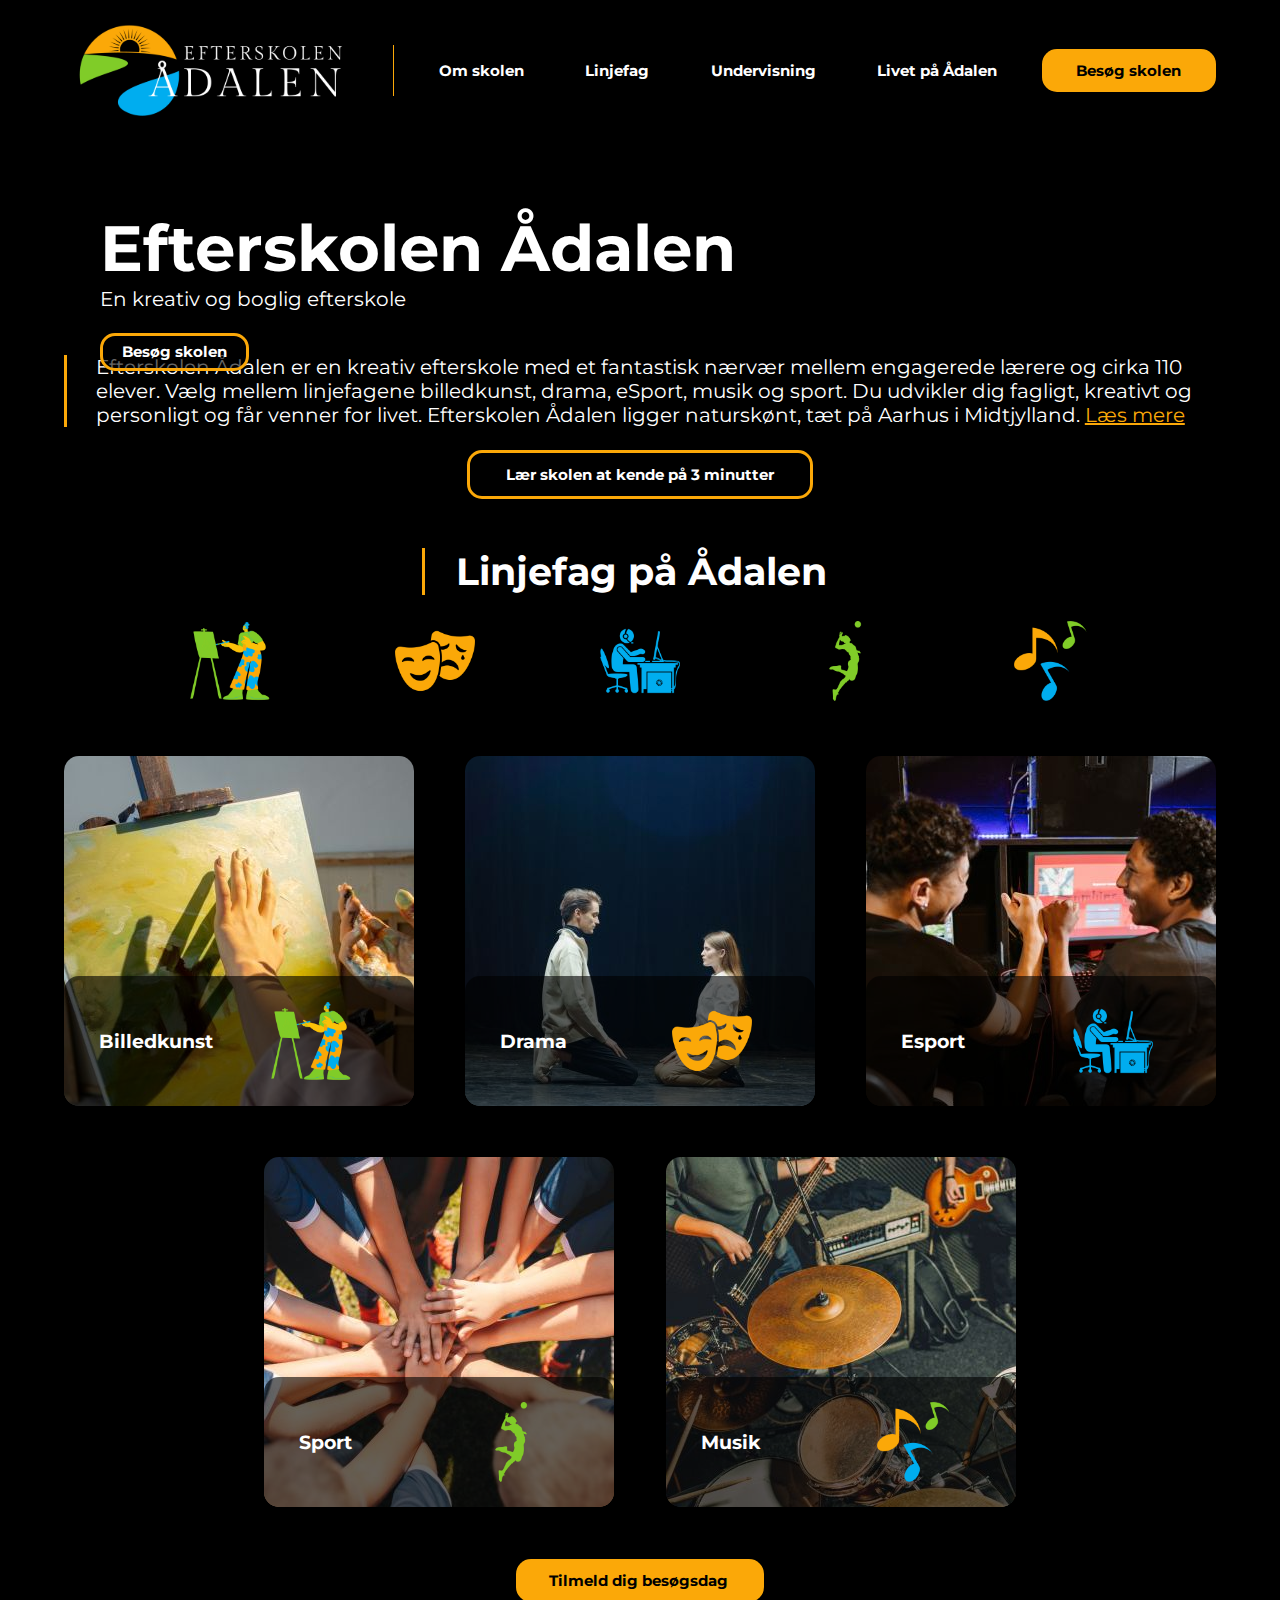
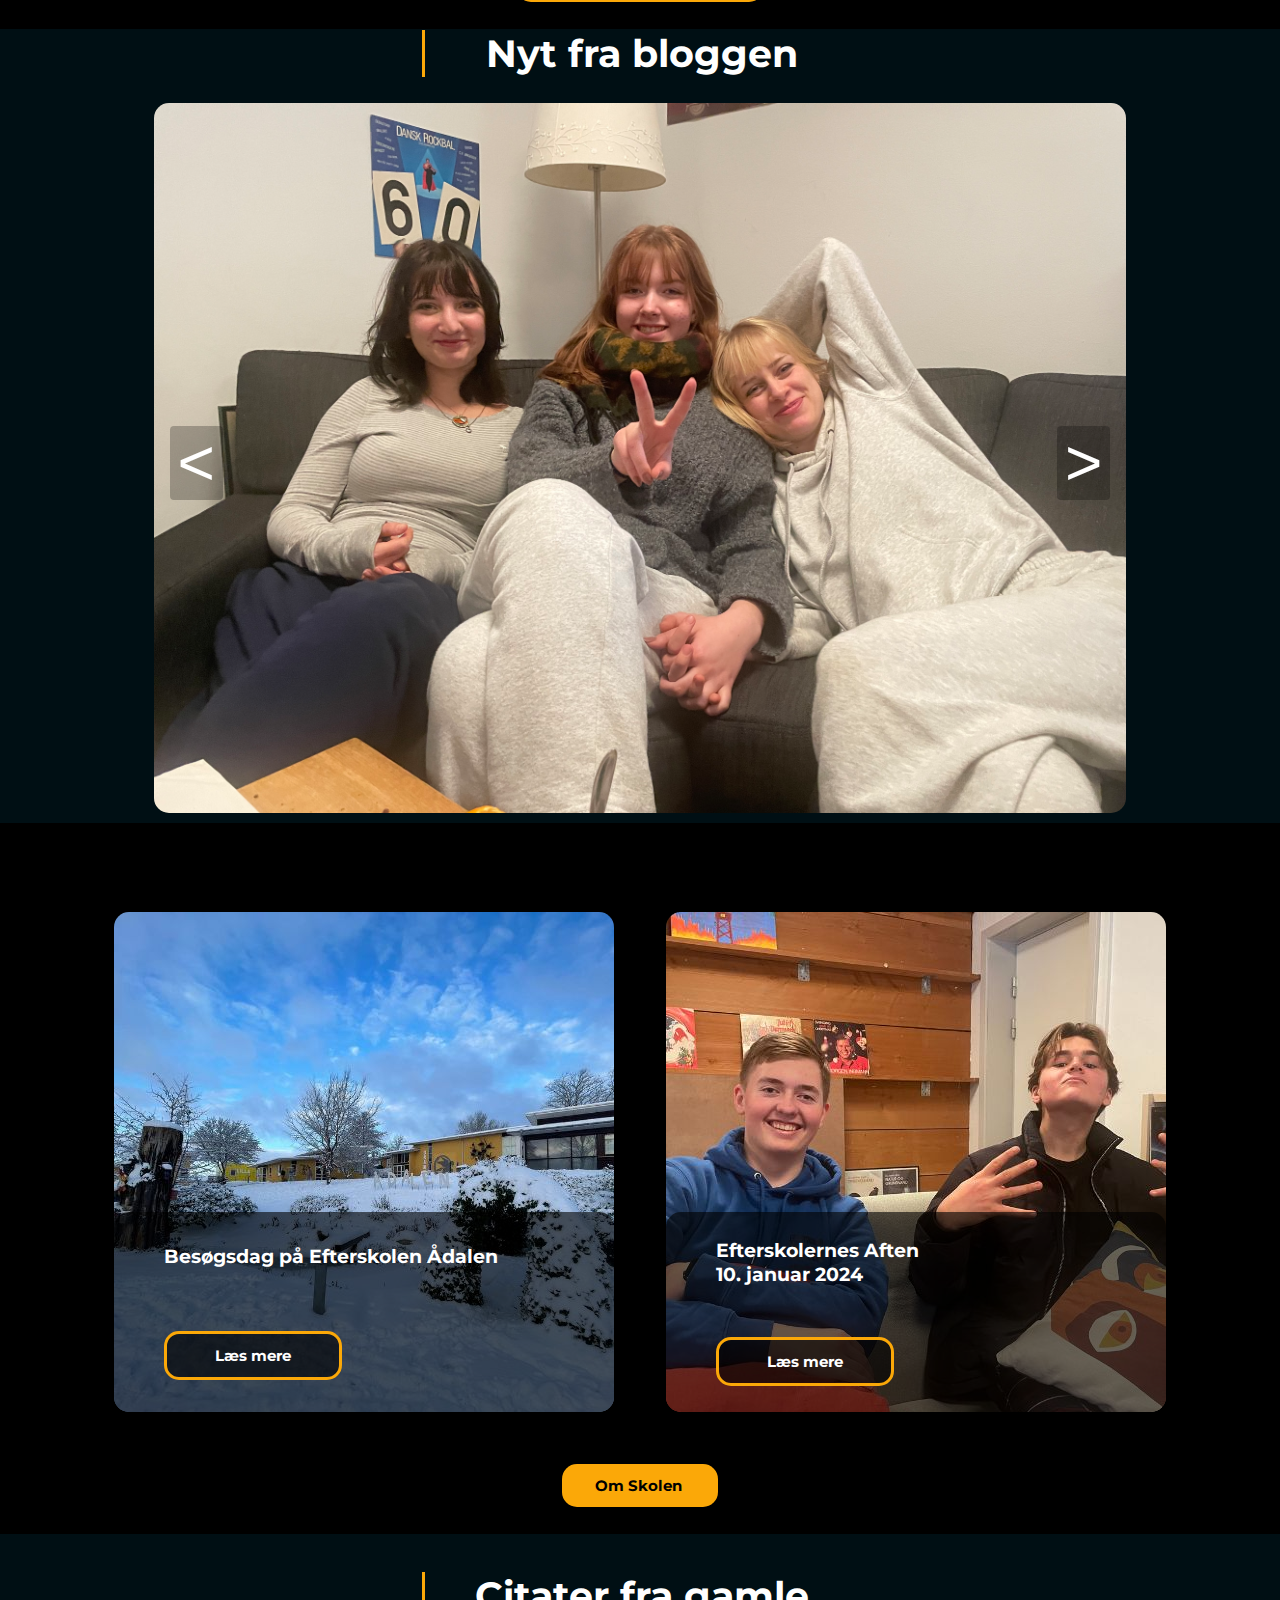
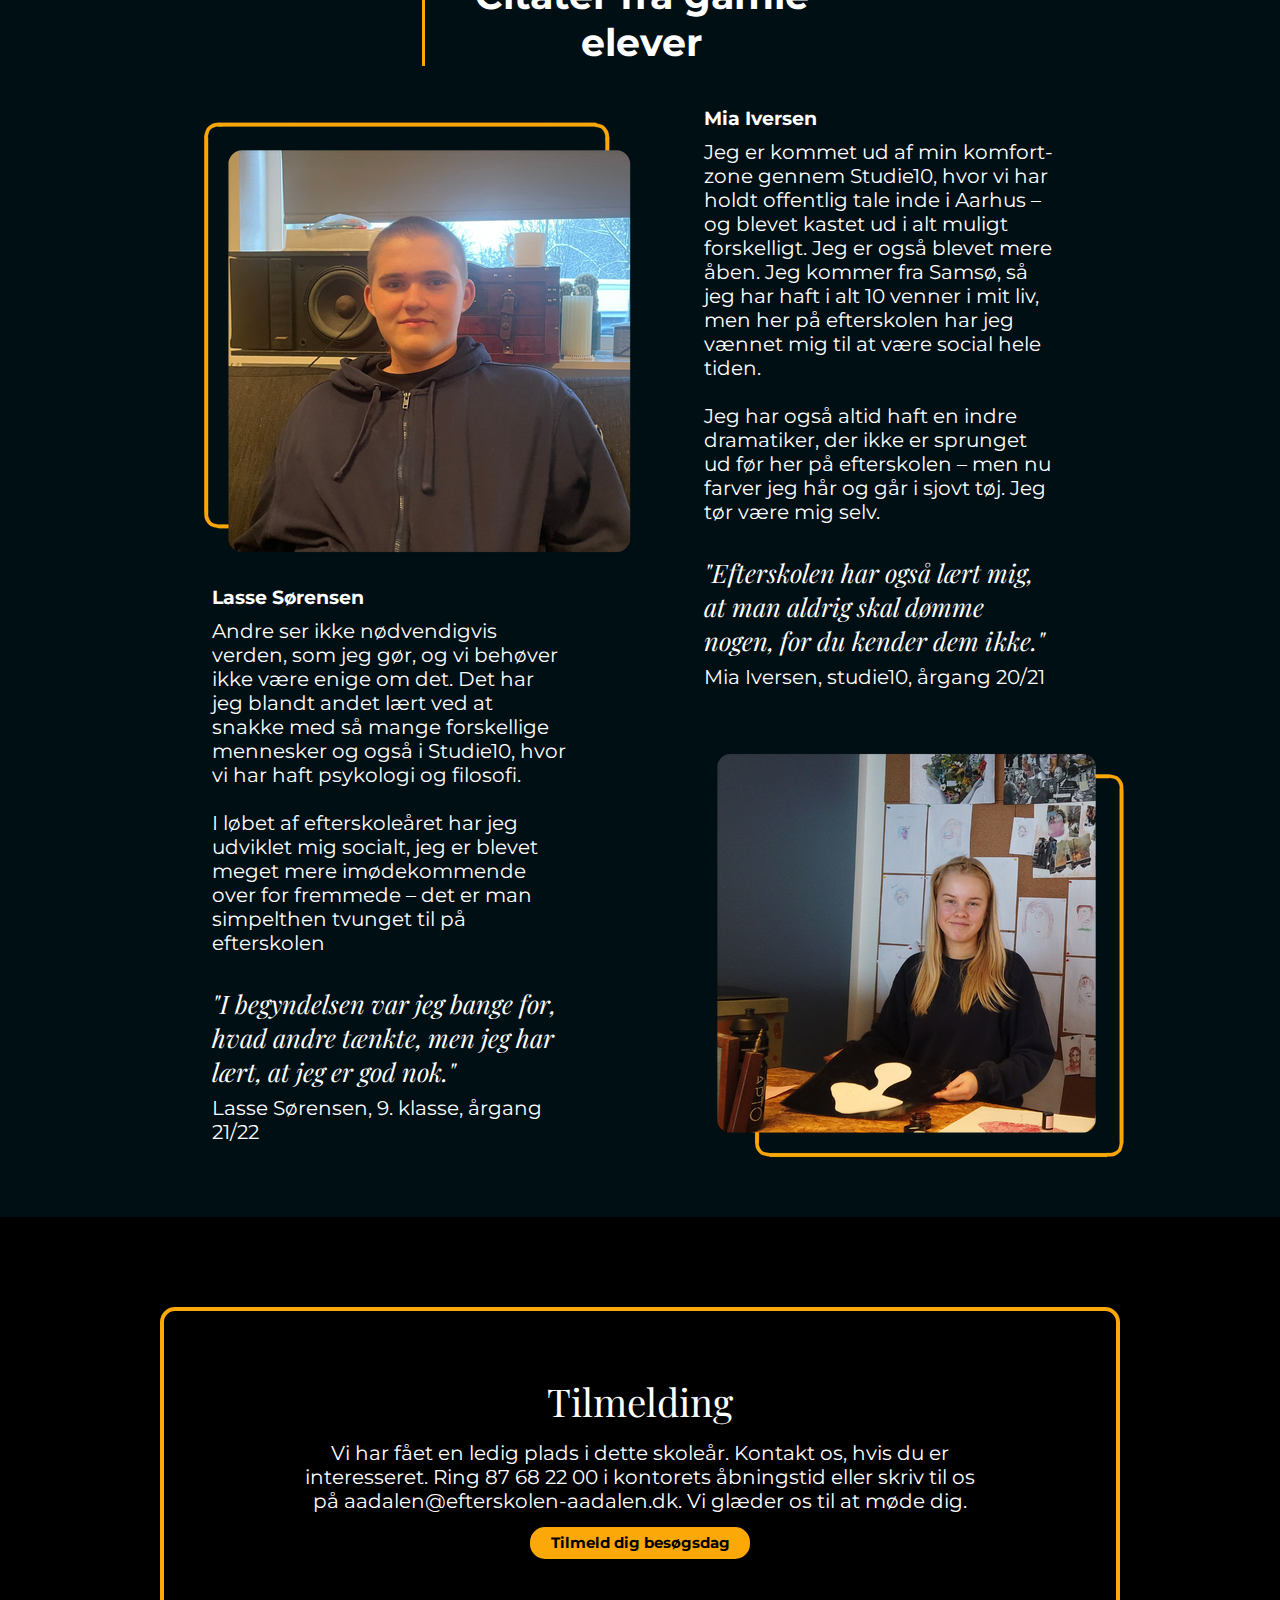
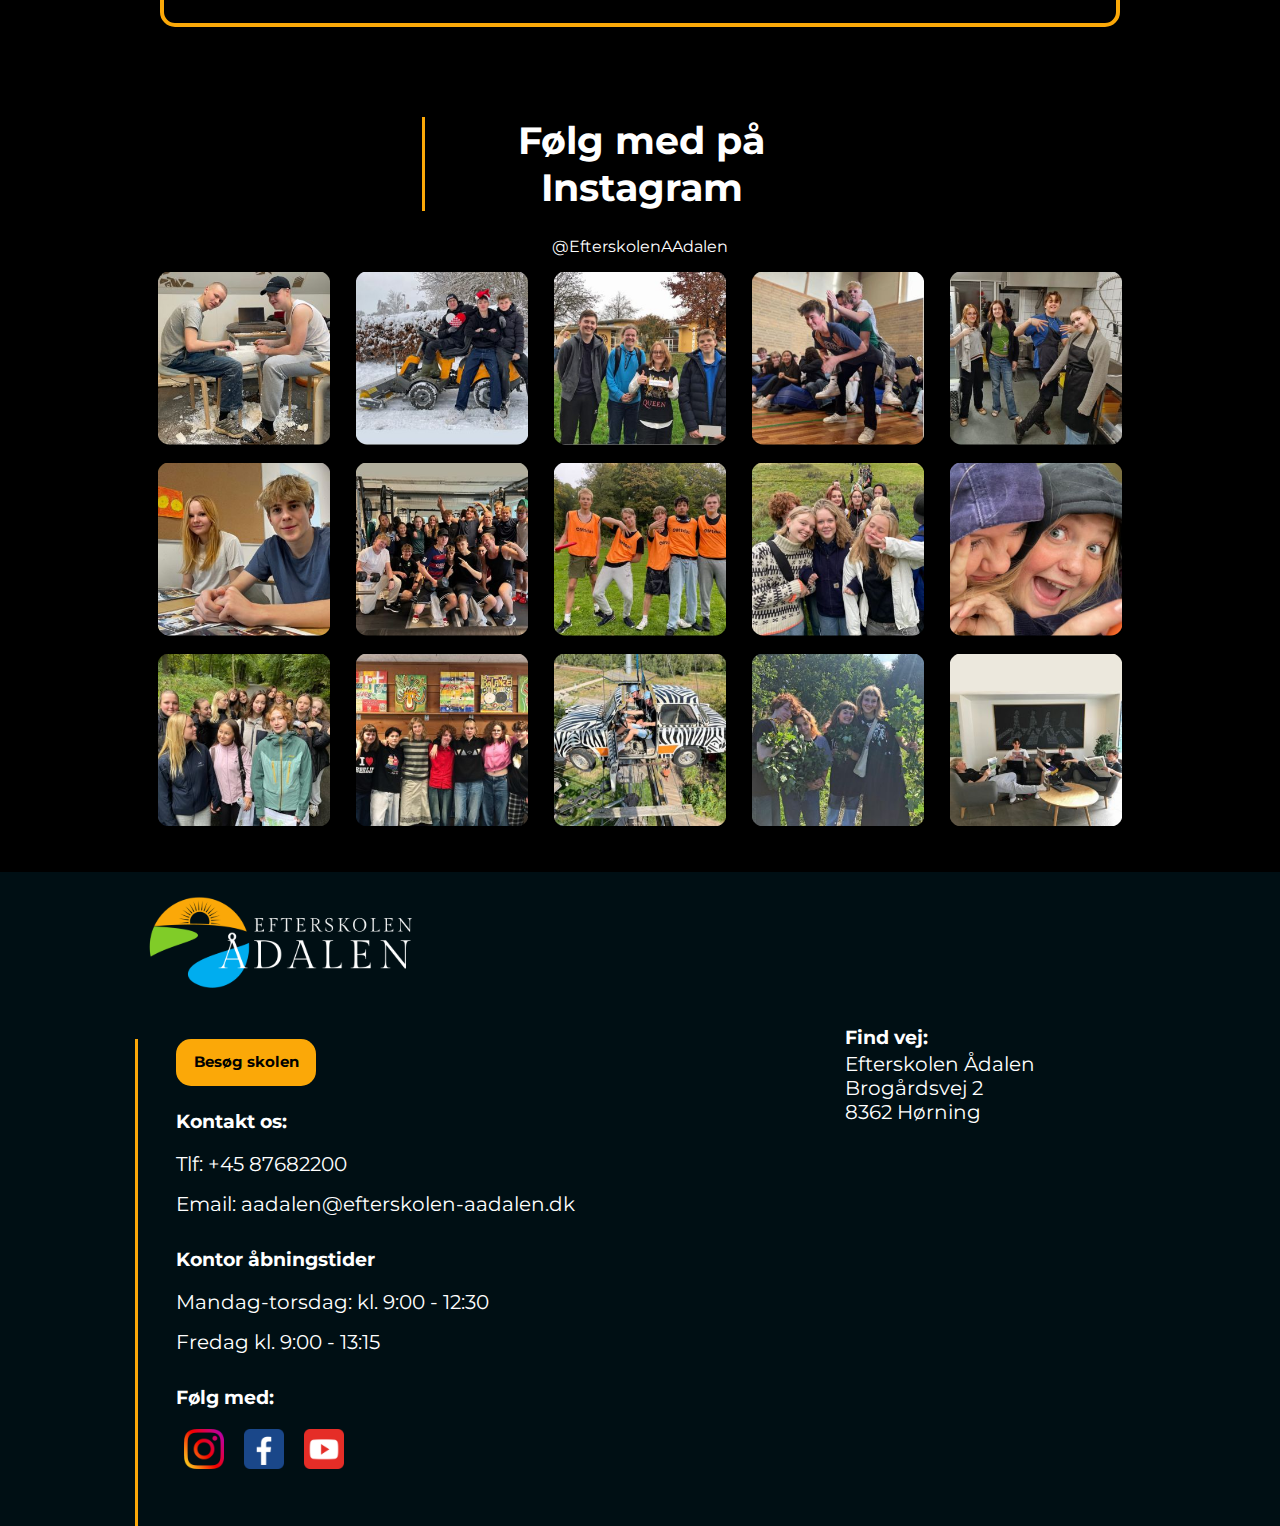
==== commit 3230a567: "update" ====
--- a/index.html
+++ b/index.html
@@ -1,486 +1,486 @@
-<!DOCTYPE html>
-<html lang="da">
-
-<head>
-  <meta charset="UTF-8">
-  <meta name="viewport" content="width=device-width, initial-scale=1.0">
-
-  <!-- CSS stylesheet og JavaScript-->
-  <link rel="stylesheet" href="style.css">
-  <script src="script.js" defer></script>
-
-  <!-- google fonts -->
-  <link rel="preconnect" href="https://fonts.googleapis.com">
-  <link rel="preconnect" href="https://fonts.gstatic.com" crossorigin>
-  <link href="https://fonts.googleapis.com/css2?family=Montserrat:wght@400;700&family=Playfair+Display&display=swap"
-    rel="stylesheet">
-
-  <!-- favicon-->
-  <link rel="icon" href="icons/favicon.png" type="image/png">
-
-  <title>Efterskolen Ådalen - 2. semesters eksamensprojekt</title>
-</head>
-
-
-<!-- **********************************
-    den her side er kodet af hele gruppen samlet
-*************************************** -->
-
-<body>
-  <header>
-    <!-- ********** nav bar til laptop med dropdown *************
-     ******* ref: w3schools ****** -->
-    <nav id="laptopNav">
-      <img id="logo" src="images/logo-stor-1.svg" alt="Logo">
-      <img src="images/Line-5.png" alt="Linje">
-
-
-      <!-- Dropdown til "Om skolen" -->
-      <div class="dropdown">
-        <button onclick="toggleDropdown('omSkolenDropdown')" class="dropbtn">Om skolen</button>
-        <div id="omSkolenDropdown" class="dropdown-content">
-          <a href="#">Bestyrelse & skolekred</a>
-          <a href="#">Værdigrundlag</a>
-          <a href="#">Medarbejdere</a>
-          <a href="#">Lovpligtdig dokumentation</a>
-          <a href="#">Gamle elever forening</a>
-          <a href="#">Årsplan</a>
-          <a href="#">Ledige pladser</a>
-          <a href="#">Pris</a>
-        </div>
-      </div>
-
-      <!-- Dropdown til "Linjefag" -->
-      <div class="dropdown">
-        <button onclick="toggleDropdown('linjefagDropdown')" class="dropbtn">Linjefag</button>
-        <div id="linjefagDropdown" class="dropdown-content">
-          <a href="Billedkunst.html">Billedkunst</a>
-          <a href="#">Drama</a>
-          <a href="#">E-sport</a>
-          <a href="#">Musik</a>
-          <a href="#">Sport</a>
-        </div>
-      </div>
-
-      <!-- Dropdown til "Undervisning" -->
-      <div class="dropdown">
-        <button onclick="toggleDropdown('undervisningDropdown')" class="dropbtn">Undervisning</button>
-        <div id="undervisningDropdown" class="dropdown-content">
-          <a href="#">9. klasse</a>
-          <a href="#">10. klasse</a>
-          <a href="#">Prøvefri 10. klasse</a>
-          <a href="#">Studievejledning</a>
-          <a href="#">Musik og teaterforestilling</a>
-          <a href="#">Rejser</a>
-          <a href="#">Elever fra Grønland & Færøerne</a>
-          <a href="#">Dansk som andet sprog</a>
-        </div>
-      </div>
-
-      <!-- Dropdown til "Livet på Ådalen" -->
-      <div class="dropdown">
-        <button onclick="toggleDropdown('livetPaSkolenDropdown')" class="dropbtn">Livet på Ådalen</button>
-        <div id="livetPaSkolenDropdown" class="dropdown-content">
-          <a href="#">Sund mad</a>
-          <a href="#">Medindflydelse</a>
-          <a href="#">Hverdagen</a>
-          <a href="#">Inklusion</a>
-        </div>
-      </div>
-
-      <a href="#" class="knap1">Besøg skolen</a>
-    </nav>
-
-    <nav id="mobilNav">
-      <!-- **************** nav bar til mobil med burger *******
-        ref: ** -->
-      <a href="index.html"><img src="images/logo-mobil.png" alt="Logo"></a>
-      <div class="hamburger">
-        <div class="bar">
-        </div>
-      </div>
-    </nav>
-  </header>
-  <nav class="mobile-nav">
-
-
-    <button class="accordion">Om skolen</button>
-    <div class="panel">
-      <a href="#">Bestyrelse & skolekred</a>
-      <a href="#">Medarbejdere</a>
-      <a href="#">Lovpligtdig dokumentation</a>
-      <a href="#">Gamle elever forening</a>
-      <a href="#">Årsplan</a>
-      <a href="#">Ledige pladser</a>
-      <a href="#">Pris</a>
-    </div>
-
-
-    <button class="accordion">Linjefag</button>
-    <div class="panel">
-      <a href="Billedkunst.html">Billedkunst</a>
-      <a href="#">Drama</a>
-      <a href="#">E-sport</a>
-      <a href="#">Musik</a>
-      <a href="#">Sport</a>
-    </div>
-
-    <button class="accordion">Undervisning</button>
-    <div class="panel">
-      <a href="#">9. klasse</a>
-      <a href="#">10. klasse</a>
-      <a href="#">Prøvefri 10. klasse</a>
-      <a href="#">Studievejledning</a>
-      <a href="#">Musik og teaterforestilling</a>
-      <a href="#">Rejser</a>
-      <a href="#">Elever fra Grønland & Færøerne</a>
-      <a href="#">Dansk som andet sprog</a>
-    </div>
-
-
-    <button class="accordion">Livet på Ådalen</button>
-    <div class="panel">
-      <a href="#">Sund mad</a>
-      <a href="#">Medindflydelse</a>
-      <a href="#">Hverdagen</a>
-      <a href="#">Inklusion</a>
-    </div>
-
-    <a href="#" class="knap1">Besøg skolen</a>
-
-
-  </nav>
-
-  <main>
-    <!-- *********landing med video og titel********* -->
-    <div class="videopladsholder">
-      <video autoplay muted loop src="images/forsidevideo.mp4"></video>
-      <div class="landing">
-        <h1>Efterskolen Ådalen</h1>
-        <p>En kreativ og boglig efterskole</p>
-        <a href="#" class="knap2">Besøg skolen</a>
-      </div>
-    </div>
-
-    <!--********* sektion med text og knap under video ********* -->
-    <div class="brødtekst">
-      <p>
-        Efterskolen Ådalen er en kreativ efterskole med et fantastisk nærvær
-        mellem engagerede lærere og cirka 110 elever. Vælg mellem linjefagene
-        billedkunst, drama, eSport, musik og sport. Du udvikler dig fagligt,
-        kreativt og personligt og får venner for livet. Efterskolen Ådalen
-        ligger naturskønt, tæt på Aarhus i Midtjylland.
-        <a id="readmore">Læs mere</a>
-      </p>
-    </div>
-
-    <!-- ********* evt hvis vi har tid så kan den her være en button med en pop-up video, 
-            istedet for et link til youtube? så man ikke forlader sitet... -->
-    <div class="centerKnap">
-      <a href="#" class="knap2">Lær skolen at kende på 3 minutter</a>
-    </div>
-
-    <!-- *********Linjefags sektion *********-->
-    <section class="sectionMKort">
-      <h2>Linjefag på Ådalen</h2>
-
-      <!-- ********* ikoner ********* -->
-      <div class="linjefagsikoner">
-        <a href="Billedkunst.html"><img src="icons/billedkunst.png" alt="Billedkunst ikon"></a>
-        <a href="#"><img src="icons/drama.png" alt="Drama ikon"></a>
-        <a href="#"><img src="icons/essport.png" alt="Esport ikon"></a>
-        <a href="#"><img src="icons/sport.png" alt="Sport ikon"></a>
-        <a href="#"><img src="icons/musik.png" alt="Musik ikon"></a>
-      </div>
-
-      <!-- *********billedekort / linjefagskort ********* -->
-      <!-- en div til at holde kortene, end div til at bestemme str. på kort, 
-                en div med baggrundbillede og height auto så de er responsive, og en sidste div med text og ikon. puha-->
-      <div class="kortContainer">
-        <a href="Billedkunst.html" class="billedeKort billedkunst">
-          <div class="linjefagKort">
-            <h3>Billedkunst</h3>
-            <img src="icons/billedkunst.png" class="linjefagsikoner ikon" alt="ikon">
-          </div>
-        </a>
-        <a href="#" class="billedeKort drama">
-          <div class="linjefagKort">
-            <h3>Drama</h3>
-            <img src="icons/drama.png" class="linjefagsikoner ikon" alt="ikon">
-          </div>
-        </a>
-
-        <a href="#" class="billedeKort esport">
-          <div class="linjefagKort">
-            <h3>Esport</h3>
-            <img src="icons/essport.png" class="linjefagsikoner ikon" alt="ikon">
-          </div>
-        </a>
-
-        <a href="#" class="billedeKort sport">
-          <div class="linjefagKort">
-            <h3>Sport</h3>
-            <img src="icons/sport.png" class="linjefagsikoner ikon" alt="ikon">
-          </div>
-        </a>
-
-        <a href="#" class="billedeKort musik">
-          <div class="linjefagKort">
-            <h3>Musik</h3>
-            <img src="icons/musik.png" class="linjefagsikoner ikon" alt="ikon">
-          </div>
-        </a>
-      </div>
-    </section>
-
-    <!-- ********* knap ********* -->
-    <div class="centerKnap">
-      <a href="#" class="knap1">Tilmeld dig besøgsdag</a>
-    </div>
-
-    <!-- *********- Bloggen ********* -->
-    <section class="bloggen">
-      <h2>Nyt fra bloggen</h2>
-
-      <!--bliver brugt javascript til at lave en bilelde carousel. 
-        ref video:https://www.youtube.com/watch?v=9HcxHDS2w1s  -->
-      <div class="blog" aria-label="Newest photos">
-        <div class="carousel" data-carousel>
-          <button class="carousel-button prev" data-carousel-button="prev">
-            &#60;
-          </button>
-          <button class="carousel-button next" data-carousel-button="next">
-            &#62;
-          </button>
-
-          <ul data-slides>
-            <li class="slide" data-active>
-              <img src="images/pigeblog1.JPG" alt="blog indlæg 1">
-            </li>
-            <li class="slide">
-              <img src="images/musikblog2.JPG" alt="blog indlæg 2">
-            </li>
-            <li class="slide">
-              <img src="images/musikblog3.JPG" alt="blog indlæg 3">
-            </li>
-          </ul>
-        </div>
-      </div>
-    </section>
-
-    <!-- ********* efterskolernes aften og besøgsdag kort ********* -->
-    <div class="besøg kortContainer">
-      <div class="besøgsKort besøgsdag">
-        <div class="linjefagKort">
-          <h3>Besøgsdag på Efterskolen Ådalen</h3>
-          <a href="#" class="knap2">Læs mere</a>
-        </div>
-      </div>
-
-      <div class="besøgsKort efterskolernesAften">
-        <div class="linjefagKort">
-          <h3>
-            Efterskolernes Aften <br>
-            10. januar 2024
-          </h3>
-          <a href="#" class="knap2">Læs mere</a>
-        </div>
-      </div>
-    </div>
-
-    <!-- ********* knap om skolen ********* -->
-
-    <div class="centerKnap">
-      <a href="#" class="knap1">Om Skolen</a>
-    </div>
-
-    <!-- ********* citater fra gamle elever ********* -->
-
-    <section class="gamleElever">
-      <h2>Citater fra gamle elever</h2>
-
-      <div class="elevContainer">
-        <div class="LasseOgMia">
-          <img src="images/lasse3.png" alt="tidligere elev 1">
-
-          <div class="column1">
-            <h3>Lasse Sørensen</h3>
-            <p>
-              Andre ser ikke nødvendigvis verden, som jeg gør, og vi behøver
-              ikke være enige om det. Det har jeg blandt andet lært ved at
-              snakke med så mange forskellige mennesker og også i Studie10,
-              hvor vi har haft psykologi og filosofi.
-
-              <br>
-              <br>
-              I løbet af efterskoleåret har jeg udviklet mig socialt, jeg er
-              blevet meget mere imødekommende over for fremmede – det er man
-              simpelthen tvunget til på efterskolen <br>
-              <br>
-            </p>
-            <h4>
-              "I begyndelsen var jeg bange for, hvad andre tænkte, men jeg har
-              lært, at jeg er god nok."
-            </h4>
-            <p>
-              Lasse Sørensen, 9. klasse, årgang 21/22 <br>
-              <br>
-            </p>
-          </div>
-        </div>
-        <!-- to versioner - en til laptop og en til mobil, bliver hidden i media query. -->
-        <div class="LasseOgMia" id="laptopVersion">
-          <div class="column2">
-            <h3>Mia Iversen</h3>
-            <p>
-              Jeg er kommet ud af min komfort-zone gennem Studie10, hvor vi
-              har holdt offentlig tale inde i Aarhus – og blevet kastet ud i
-              alt muligt forskelligt. Jeg er også blevet mere åben. Jeg kommer
-              fra Samsø, så jeg har haft i alt 10 venner i mit liv, men her på
-              efterskolen har jeg vænnet mig til at være social hele tiden.
-              <br>
-              <br>
-              Jeg har også altid haft en indre dramatiker, der ikke er
-              sprunget ud før her på efterskolen – men nu farver jeg hår og
-              går i sjovt tøj. Jeg tør være mig selv. <br>
-              <br>
-            </p>
-            <h4>
-              "Efterskolen har også lært mig, at man aldrig skal dømme nogen,
-              for du kender dem ikke."
-            </h4>
-            <p>
-              Mia Iversen, studie10, årgang 20/21 <br>
-              <br>
-            </p>
-          </div>
-
-          <img src="images/mia3.png" alt="tidligere elev 2">
-        </div>
-
-        <div class="LasseOgMia" id="mobilVersion">
-          <img src="images/mia3.png" alt="tidligere elev 2">
-
-          <div class="column2">
-            <h3>Mia Iversen</h3>
-            <p>
-              Jeg er kommet ud af min komfort-zone gennem Studie10, hvor vi
-              har holdt offentlig tale inde i Aarhus – og blevet kastet ud i
-              alt muligt forskelligt. Jeg er også blevet mere åben. Jeg kommer
-              fra Samsø, så jeg har haft i alt 10 venner i mit liv, men her på
-              efterskolen har jeg vænnet mig til at være social hele tiden.
-              <br>
-              <br>
-              Jeg har også altid haft en indre dramatiker, der ikke er
-              sprunget ud før her på efterskolen – men nu farver jeg hår og
-              går i sjovt tøj. Jeg tør være mig selv. <br>
-              <br>
-            </p>
-            <h4>
-              "Efterskolen har også lært mig, at man aldrig skal dømme nogen,
-              for du kender dem ikke."
-            </h4>
-            <p>Mia Iversen, studie10, årgang 20/21</p>
-          </div>
-        </div>
-      </div>
-    </section>
-
-    <!-- ********* Tilmeldings sektion ********* -->
-
-    <section class="tilmeldingContainer">
-      <div class="tilmelding">
-        <h4>Tilmelding</h4>
-        <p>
-          Vi har fået en ledig plads i dette skoleår. Kontakt os, hvis du er
-          interesseret. Ring 87 68 22 00 i kontorets åbningstid eller skriv
-          til os på aadalen@efterskolen-aadalen.dk. Vi glæder os til at møde
-          dig.
-        </p>
-        <a class="knap1">Tilmeld dig besøgsdag</a>
-      </div>
-    </section>
-
-    <!-- ********* instagram sektion ********* -->
-    <section class="instaContainer">
-      <h2>Følg med på Instagram</h2>
-      <a href="https://www.instagram.com/efterskolenaadalen/?hl=en">@EfterskolenAAdalen</a>
-
-      <div class="kunBilleder">
-        <div class="instaGrid">
-          <!-- der biver brugt flexbox og grid-->
-          <img src="images/2.jpg" class="grid-item" alt="insta billede">
-          <img src="images/1.jpg" class="grid-item" alt="insta billede">
-          <img src="images/3.jpg" class="grid-item" alt="insta billede">
-          <img src="images/4.jpg" class="grid-item" alt="insta billede">
-          <img src="images/5.jpg" class="grid-item" alt="insta billede">
-          <img src="images/6.jpg" class="grid-item" alt="insta billede">
-          <img src="images/7.jpg" class="grid-item" alt="insta billede">
-          <img src="images/8.jpg" class="grid-item" alt="insta billede">
-          <img src="images/9.jpg" class="grid-item" alt="insta billede">
-          <img src="images/10.jpg" class="grid-item" alt="insta billede">
-          <img src="images/11.jpg" class="grid-item" alt="insta billede">
-          <img src="images/12.jpg" class="grid-item" alt="insta billede">
-          <img src="images/13.jpg" class="grid-item" alt="insta billede">
-          <img src="images/14.jpg" class="grid-item" alt="insta billede">
-          <img src="images/15.jpg" class="grid-item" alt="insta billede">
-        </div>
-      </div>
-    </section>
-
-  </main>
-
-  <!-- ********* footeren ********* -->
-  <footer>
-    <div class="footerLogo">
-      <img src="images/logo-stor-1.svg" alt="logo">
-    </div>
-
-    <div class="footerContainer">
-      <!-- to colonner en til venstre og en til højre-->
-      <div class="venstreSide">
-        <a href="#" class="knap1">Besøg skolen</a>
-
-        <div class="textContainer">
-          <h3>Kontakt os:</h3>
-          <p>
-            Tlf: <a href="tel:+4587682200">+45 87682200</a> <br>
-            Email:
-            <a href="mailto:aadalen@efterskolen-aadalen.dk">aadalen@efterskolen-aadalen.dk</a>
-          </p>
-
-          <h3>Kontor åbningstider</h3>
-          <p>
-            Mandag-torsdag: kl. 9:00 - 12:30<br>
-            Fredag kl. 9:00 - 13:15
-          </p>
-
-          <h3>Følg med:</h3>
-          <div class="soMe">
-            <a href="https://www.instagram.com/efterskolenaadalen/?hl=en"><img src="icons/insta.png" alt="instagram logo"></a>
-            <a href="https://www.instagram.com/efterskolenaadalen/?hl=en"><img src="icons/fb.png" alt="facebook logo"></a>
-            <a href="https://www.youtube.com/@EfterskolenAadalen"><img src="icons/youtube.png" alt="youtube logo"></a>
-          </div>
-        </div>
-      </div>
-
-      <div class="højreside">
-        <div class="textContainer">
-          <h3>Find vej:</h3>
-          <p>
-            Efterskolen Ådalen <br>
-            Brogårdsvej 2<br>
-            8362 Hørning
-          </p>
-        </div>
-
-        <iframe
-          src="https://www.google.com/maps/embed?pb=!1m18!1m12!1m3!1d2225.5488047492677!2d10.0503751!3d56.09572379999999!2m3!1f0!2f0!3f0!3m2!1i1024!2i768!4f13.1!3m3!1m2!1s0x464c6bbcb9794545%3A0x421482ae40c48966!2zc3QsIEJyb2fDpXJkc3ZlaiAyLCA4MzYyIEjDuHJuaW5n!5e0!3m2!1sen!2sdk!4v1702460627846!5m2!1sen!2sdk"
-          width="450" height="350" style="border: 0" allowfullscreen="" loading="lazy"
-          referrerpolicy="no-referrer-when-downgrade"></iframe>
-      </div>
-    </div>
-  </footer>
-</body>
-
+<!DOCTYPE html>
+<html lang="da">
+
+<head>
+  <meta charset="UTF-8">
+  <meta name="viewport" content="width=device-width, initial-scale=1.0">
+
+  <!-- CSS stylesheet og JavaScript-->
+  <link rel="stylesheet" href="style.css">
+  <script src="script.js" defer></script>
+
+  <!-- google fonts -->
+  <link rel="preconnect" href="https://fonts.googleapis.com">
+  <link rel="preconnect" href="https://fonts.gstatic.com" crossorigin>
+  <link href="https://fonts.googleapis.com/css2?family=Montserrat:wght@400;700&family=Playfair+Display&display=swap"
+    rel="stylesheet">
+
+  <!-- favicon-->
+  <link rel="icon" href="icons/favicon.png" type="image/png">
+
+  <title>Efterskolen Ådalen - 2. semesters eksamensprojekt</title>
+</head>
+
+
+<!-- **********************************
+    den her side er kodet af hele gruppen samlet
+*************************************** -->
+
+<body>
+  <header>
+    <!-- ********** nav bar til laptop med dropdown *************
+     ******* ref: w3schools ****** -->
+    <nav id="laptopNav">
+      <a href="index.html"><img id="logo" src="images/logo-stor-1.svg" alt="Logo"></a>
+      <img src="images/Line-5.png" alt="Linje">
+
+
+      <!-- Dropdown til "Om skolen" -->
+      <div class="dropdown">
+        <button onclick="toggleDropdown('omSkolenDropdown')" class="dropbtn">Om skolen</button>
+        <div id="omSkolenDropdown" class="dropdown-content">
+          <a href="#">Bestyrelse & skolekred</a>
+          <a href="#">Værdigrundlag</a>
+          <a href="#">Medarbejdere</a>
+          <a href="#">Lovpligtdig dokumentation</a>
+          <a href="#">Gamle elever forening</a>
+          <a href="#">Årsplan</a>
+          <a href="#">Ledige pladser</a>
+          <a href="#">Pris</a>
+        </div>
+      </div>
+
+      <!-- Dropdown til "Linjefag" -->
+      <div class="dropdown">
+        <button onclick="toggleDropdown('linjefagDropdown')" class="dropbtn">Linjefag</button>
+        <div id="linjefagDropdown" class="dropdown-content">
+          <a href="Billedkunst.html">Billedkunst</a>
+          <a href="#">Drama</a>
+          <a href="#">E-sport</a>
+          <a href="#">Musik</a>
+          <a href="#">Sport</a>
+        </div>
+      </div>
+
+      <!-- Dropdown til "Undervisning" -->
+      <div class="dropdown">
+        <button onclick="toggleDropdown('undervisningDropdown')" class="dropbtn">Undervisning</button>
+        <div id="undervisningDropdown" class="dropdown-content">
+          <a href="#">9. klasse</a>
+          <a href="#">10. klasse</a>
+          <a href="#">Prøvefri 10. klasse</a>
+          <a href="#">Studievejledning</a>
+          <a href="#">Musik og teaterforestilling</a>
+          <a href="#">Rejser</a>
+          <a href="#">Elever fra Grønland & Færøerne</a>
+          <a href="#">Dansk som andet sprog</a>
+        </div>
+      </div>
+
+      <!-- Dropdown til "Livet på Ådalen" -->
+      <div class="dropdown">
+        <button onclick="toggleDropdown('livetPaSkolenDropdown')" class="dropbtn">Livet på Ådalen</button>
+        <div id="livetPaSkolenDropdown" class="dropdown-content">
+          <a href="#">Sund mad</a>
+          <a href="#">Medindflydelse</a>
+          <a href="#">Hverdagen</a>
+          <a href="#">Inklusion</a>
+        </div>
+      </div>
+
+      <a href="tilmeldbesoegsdag.html" class="knap1">Besøg skolen</a>
+    </nav>
+
+    <nav id="mobilNav">
+      <!-- **************** nav bar til mobil med burger *******
+        ref: ** -->
+      <a href="index.html"><img src="images/logo-mobil.png" alt="Logo"></a>
+      <div class="hamburger">
+        <div class="bar">
+        </div>
+      </div>
+    </nav>
+  </header>
+  <nav class="mobile-nav">
+
+
+    <button class="accordion">Om skolen</button>
+    <div class="panel">
+      <a href="#">Bestyrelse & skolekred</a>
+      <a href="#">Medarbejdere</a>
+      <a href="#">Lovpligtdig dokumentation</a>
+      <a href="#">Gamle elever forening</a>
+      <a href="#">Årsplan</a>
+      <a href="#">Ledige pladser</a>
+      <a href="#">Pris</a>
+    </div>
+
+
+    <button class="accordion">Linjefag</button>
+    <div class="panel">
+      <a href="Billedkunst.html">Billedkunst</a>
+      <a href="#">Drama</a>
+      <a href="#">E-sport</a>
+      <a href="#">Musik</a>
+      <a href="#">Sport</a>
+    </div>
+
+    <button class="accordion">Undervisning</button>
+    <div class="panel">
+      <a href="#">9. klasse</a>
+      <a href="#">10. klasse</a>
+      <a href="#">Prøvefri 10. klasse</a>
+      <a href="#">Studievejledning</a>
+      <a href="#">Musik og teaterforestilling</a>
+      <a href="#">Rejser</a>
+      <a href="#">Elever fra Grønland & Færøerne</a>
+      <a href="#">Dansk som andet sprog</a>
+    </div>
+
+
+    <button class="accordion">Livet på Ådalen</button>
+    <div class="panel">
+      <a href="#">Sund mad</a>
+      <a href="#">Medindflydelse</a>
+      <a href="#">Hverdagen</a>
+      <a href="#">Inklusion</a>
+    </div>
+
+    <a href="tilmeldbesoegsdag.html" class="knap1">Besøg skolen</a>
+
+
+  </nav>
+
+  <main>
+    <!-- *********landing med video og titel********* -->
+    <div class="videopladsholder">
+      <video autoplay muted loop src="images/forsidevideo.mp4"></video>
+      <div class="landing">
+        <h1>Efterskolen Ådalen</h1>
+        <p>En kreativ og boglig efterskole</p>
+        <a href="tilmeldbesoegsdag.html" class="knap2">Besøg skolen</a>
+      </div>
+    </div>
+
+    <!--********* sektion med text og knap under video ********* -->
+    <div class="brødtekst">
+      <p>
+        Efterskolen Ådalen er en kreativ efterskole med et fantastisk nærvær
+        mellem engagerede lærere og cirka 110 elever. Vælg mellem linjefagene
+        billedkunst, drama, eSport, musik og sport. Du udvikler dig fagligt,
+        kreativt og personligt og får venner for livet. Efterskolen Ådalen
+        ligger naturskønt, tæt på Aarhus i Midtjylland.
+        <a id="readmore">Læs mere</a>
+      </p>
+    </div>
+
+    <!-- ********* evt hvis vi har tid så kan den her være en button med en pop-up video, 
+            istedet for et link til youtube? så man ikke forlader sitet... -->
+    <div class="centerKnap">
+      <a href="#" class="knap2">Lær skolen at kende på 3 minutter</a>
+    </div>
+
+    <!-- *********Linjefags sektion *********-->
+    <section class="sectionMKort">
+      <h2>Linjefag på Ådalen</h2>
+
+      <!-- ********* ikoner ********* -->
+      <div class="linjefagsikoner">
+        <a href="Billedkunst.html"><img src="icons/billedkunst.png" alt="Billedkunst ikon"></a>
+        <a href="#"><img src="icons/drama.png" alt="Drama ikon"></a>
+        <a href="#"><img src="icons/essport.png" alt="Esport ikon"></a>
+        <a href="#"><img src="icons/sport.png" alt="Sport ikon"></a>
+        <a href="#"><img src="icons/musik.png" alt="Musik ikon"></a>
+      </div>
+
+      <!-- *********billedekort / linjefagskort ********* -->
+      <!-- en div til at holde kortene, end div til at bestemme str. på kort, 
+                en div med baggrundbillede og height auto så de er responsive, og en sidste div med text og ikon. puha-->
+      <div class="kortContainer">
+        <a href="Billedkunst.html" class="billedeKort billedkunst">
+          <div class="linjefagKort">
+            <h3>Billedkunst</h3>
+            <img src="icons/billedkunst.png" class="linjefagsikoner ikon" alt="ikon">
+          </div>
+        </a>
+        <a href="#" class="billedeKort drama">
+          <div class="linjefagKort">
+            <h3>Drama</h3>
+            <img src="icons/drama.png" class="linjefagsikoner ikon" alt="ikon">
+          </div>
+        </a>
+
+        <a href="#" class="billedeKort esport">
+          <div class="linjefagKort">
+            <h3>Esport</h3>
+            <img src="icons/essport.png" class="linjefagsikoner ikon" alt="ikon">
+          </div>
+        </a>
+
+        <a href="#" class="billedeKort sport">
+          <div class="linjefagKort">
+            <h3>Sport</h3>
+            <img src="icons/sport.png" class="linjefagsikoner ikon" alt="ikon">
+          </div>
+        </a>
+
+        <a href="#" class="billedeKort musik">
+          <div class="linjefagKort">
+            <h3>Musik</h3>
+            <img src="icons/musik.png" class="linjefagsikoner ikon" alt="ikon">
+          </div>
+        </a>
+      </div>
+    </section>
+
+    <!-- ********* knap ********* -->
+    <div class="centerKnap">
+      <a href="tilmeldbesoegsdag.html" class="knap1">Tilmeld dig besøgsdag</a>
+    </div>
+
+    <!-- *********- Bloggen ********* -->
+    <section class="bloggen">
+      <h2>Nyt fra bloggen</h2>
+
+      <!--bliver brugt javascript til at lave en bilelde carousel. 
+        ref video:https://www.youtube.com/watch?v=9HcxHDS2w1s  -->
+      <div class="blog" aria-label="Newest photos">
+        <div class="carousel" data-carousel>
+          <button class="carousel-button prev" data-carousel-button="prev">
+            &#60;
+          </button>
+          <button class="carousel-button next" data-carousel-button="next">
+            &#62;
+          </button>
+
+          <ul data-slides>
+            <li class="slide" data-active>
+              <img src="images/pigeblog1.JPG" alt="blog indlæg 1">
+            </li>
+            <li class="slide">
+              <img src="images/musikblog2.JPG" alt="blog indlæg 2">
+            </li>
+            <li class="slide">
+              <img src="images/musikblog3.JPG" alt="blog indlæg 3">
+            </li>
+          </ul>
+        </div>
+      </div>
+    </section>
+
+    <!-- ********* efterskolernes aften og besøgsdag kort ********* -->
+    <div class="besøg kortContainer">
+      <div class="besøgsKort besøgsdag">
+        <div class="linjefagKort">
+          <h3>Besøgsdag på Efterskolen Ådalen</h3>
+          <a href="#" class="knap2">Læs mere</a>
+        </div>
+      </div>
+
+      <div class="besøgsKort efterskolernesAften">
+        <div class="linjefagKort">
+          <h3>
+            Efterskolernes Aften <br>
+            10. januar 2024
+          </h3>
+          <a href="#" class="knap2">Læs mere</a>
+        </div>
+      </div>
+    </div>
+
+    <!-- ********* knap om skolen ********* -->
+
+    <div class="centerKnap">
+      <a href="#" class="knap1">Om Skolen</a>
+    </div>
+
+    <!-- ********* citater fra gamle elever ********* -->
+
+    <section class="gamleElever">
+      <h2>Citater fra gamle elever</h2>
+
+      <div class="elevContainer">
+        <div class="LasseOgMia">
+          <img src="images/lasse3.png" alt="tidligere elev 1">
+
+          <div class="column1">
+            <h3>Lasse Sørensen</h3>
+            <p>
+              Andre ser ikke nødvendigvis verden, som jeg gør, og vi behøver
+              ikke være enige om det. Det har jeg blandt andet lært ved at
+              snakke med så mange forskellige mennesker og også i Studie10,
+              hvor vi har haft psykologi og filosofi.
+
+              <br>
+              <br>
+              I løbet af efterskoleåret har jeg udviklet mig socialt, jeg er
+              blevet meget mere imødekommende over for fremmede – det er man
+              simpelthen tvunget til på efterskolen <br>
+              <br>
+            </p>
+            <h4>
+              "I begyndelsen var jeg bange for, hvad andre tænkte, men jeg har
+              lært, at jeg er god nok."
+            </h4>
+            <p>
+              Lasse Sørensen, 9. klasse, årgang 21/22 <br>
+              <br>
+            </p>
+          </div>
+        </div>
+        <!-- to versioner - en til laptop og en til mobil, bliver hidden i media query. -->
+        <div class="LasseOgMia" id="laptopVersion">
+          <div class="column2">
+            <h3>Mia Iversen</h3>
+            <p>
+              Jeg er kommet ud af min komfort-zone gennem Studie10, hvor vi
+              har holdt offentlig tale inde i Aarhus – og blevet kastet ud i
+              alt muligt forskelligt. Jeg er også blevet mere åben. Jeg kommer
+              fra Samsø, så jeg har haft i alt 10 venner i mit liv, men her på
+              efterskolen har jeg vænnet mig til at være social hele tiden.
+              <br>
+              <br>
+              Jeg har også altid haft en indre dramatiker, der ikke er
+              sprunget ud før her på efterskolen – men nu farver jeg hår og
+              går i sjovt tøj. Jeg tør være mig selv. <br>
+              <br>
+            </p>
+            <h4>
+              "Efterskolen har også lært mig, at man aldrig skal dømme nogen,
+              for du kender dem ikke."
+            </h4>
+            <p>
+              Mia Iversen, studie10, årgang 20/21 <br>
+              <br>
+            </p>
+          </div>
+
+          <img src="images/mia3.png" alt="tidligere elev 2">
+        </div>
+
+        <div class="LasseOgMia" id="mobilVersion">
+          <img src="images/mia3.png" alt="tidligere elev 2">
+
+          <div class="column2">
+            <h3>Mia Iversen</h3>
+            <p>
+              Jeg er kommet ud af min komfort-zone gennem Studie10, hvor vi
+              har holdt offentlig tale inde i Aarhus – og blevet kastet ud i
+              alt muligt forskelligt. Jeg er også blevet mere åben. Jeg kommer
+              fra Samsø, så jeg har haft i alt 10 venner i mit liv, men her på
+              efterskolen har jeg vænnet mig til at være social hele tiden.
+              <br>
+              <br>
+              Jeg har også altid haft en indre dramatiker, der ikke er
+              sprunget ud før her på efterskolen – men nu farver jeg hår og
+              går i sjovt tøj. Jeg tør være mig selv. <br>
+              <br>
+            </p>
+            <h4>
+              "Efterskolen har også lært mig, at man aldrig skal dømme nogen,
+              for du kender dem ikke."
+            </h4>
+            <p>Mia Iversen, studie10, årgang 20/21</p>
+          </div>
+        </div>
+      </div>
+    </section>
+
+    <!-- ********* Tilmeldings sektion ********* -->
+
+    <section class="tilmeldingContainer">
+      <div class="tilmelding">
+        <h4>Tilmelding</h4>
+        <p>
+          Vi har fået en ledig plads i dette skoleår. Kontakt os, hvis du er
+          interesseret. Ring 87 68 22 00 i kontorets åbningstid eller skriv
+          til os på aadalen@efterskolen-aadalen.dk. Vi glæder os til at møde
+          dig.
+        </p>
+        <a href="tilmeldbesoegsdag.html" class="knap1">Tilmeld dig besøgsdag</a>
+      </div>
+    </section>
+
+    <!-- ********* instagram sektion ********* -->
+    <section class="instaContainer">
+      <h2>Følg med på Instagram</h2>
+      <a href="https://www.instagram.com/efterskolenaadalen/?hl=en">@EfterskolenAAdalen</a>
+
+      <div class="kunBilleder">
+        <div class="instaGrid">
+          <!-- der biver brugt flexbox og grid-->
+          <img src="images/2.jpg" class="grid-item" alt="insta billede">
+          <img src="images/1.jpg" class="grid-item" alt="insta billede">
+          <img src="images/3.jpg" class="grid-item" alt="insta billede">
+          <img src="images/4.jpg" class="grid-item" alt="insta billede">
+          <img src="images/5.jpg" class="grid-item" alt="insta billede">
+          <img src="images/6.jpg" class="grid-item" alt="insta billede">
+          <img src="images/7.jpg" class="grid-item" alt="insta billede">
+          <img src="images/8.jpg" class="grid-item" alt="insta billede">
+          <img src="images/9.jpg" class="grid-item" alt="insta billede">
+          <img src="images/10.jpg" class="grid-item" alt="insta billede">
+          <img src="images/11.jpg" class="grid-item" alt="insta billede">
+          <img src="images/12.jpg" class="grid-item" alt="insta billede">
+          <img src="images/13.jpg" class="grid-item" alt="insta billede">
+          <img src="images/14.jpg" class="grid-item" alt="insta billede">
+          <img src="images/15.jpg" class="grid-item" alt="insta billede">
+        </div>
+      </div>
+    </section>
+
+  </main>
+
+  <!-- ********* footeren ********* -->
+  <footer>
+    <div class="footerLogo">
+      <img src="images/logo-stor-1.svg" alt="logo">
+    </div>
+
+    <div class="footerContainer">
+      <!-- to colonner en til venstre og en til højre-->
+      <div class="venstreSide">
+        <a href="tilmeldbesoegsdag.html" class="knap1">Besøg skolen</a>
+
+        <div class="textContainer">
+          <h3>Kontakt os:</h3>
+          <p>
+            Tlf: <a href="tel:+4587682200">+45 87682200</a> <br>
+            Email:
+            <a href="mailto:aadalen@efterskolen-aadalen.dk">aadalen@efterskolen-aadalen.dk</a>
+          </p>
+
+          <h3>Kontor åbningstider</h3>
+          <p>
+            Mandag-torsdag: kl. 9:00 - 12:30<br>
+            Fredag kl. 9:00 - 13:15
+          </p>
+
+          <h3>Følg med:</h3>
+          <div class="soMe">
+            <a href="https://www.instagram.com/efterskolenaadalen/?hl=en"><img src="icons/insta.png" alt="instagram logo"></a>
+            <a href="https://www.instagram.com/efterskolenaadalen/?hl=en"><img src="icons/fb.png" alt="facebook logo"></a>
+            <a href="https://www.youtube.com/@EfterskolenAadalen"><img src="icons/youtube.png" alt="youtube logo"></a>
+          </div>
+        </div>
+      </div>
+
+      <div class="højreside">
+        <div class="textContainer">
+          <h3>Find vej:</h3>
+          <p>
+            Efterskolen Ådalen <br>
+            Brogårdsvej 2<br>
+            8362 Hørning
+          </p>
+        </div>
+
+        <iframe
+          src="https://www.google.com/maps/embed?pb=!1m18!1m12!1m3!1d2225.5488047492677!2d10.0503751!3d56.09572379999999!2m3!1f0!2f0!3f0!3m2!1i1024!2i768!4f13.1!3m3!1m2!1s0x464c6bbcb9794545%3A0x421482ae40c48966!2zc3QsIEJyb2fDpXJkc3ZlaiAyLCA4MzYyIEjDuHJuaW5n!5e0!3m2!1sen!2sdk!4v1702460627846!5m2!1sen!2sdk"
+          width="450" height="350" style="border: 0" allowfullscreen="" loading="lazy"
+          referrerpolicy="no-referrer-when-downgrade"></iframe>
+      </div>
+    </div>
+  </footer>
+</body>
+
 </html>--- a/style.css
+++ b/style.css
@@ -511,7 +511,14 @@
   height: auto;
 }
 
-/* ---------------- billedkunst underside ------------ */
+/* ---------------- billedkunst underside --------------
+ ************** stadig under opbygning! ***********  */
+
+#opmærksom{
+  height: 300px;
+  color: var(--bg-accent);
+
+}
 
 #kunstTitel {
   border-left: 4px solid var(--bg-accent);
@@ -885,7 +892,6 @@
   }
 
   /* instagram sektion */
-
   .kunBilleder {
     display: flex;
     justify-content: center;
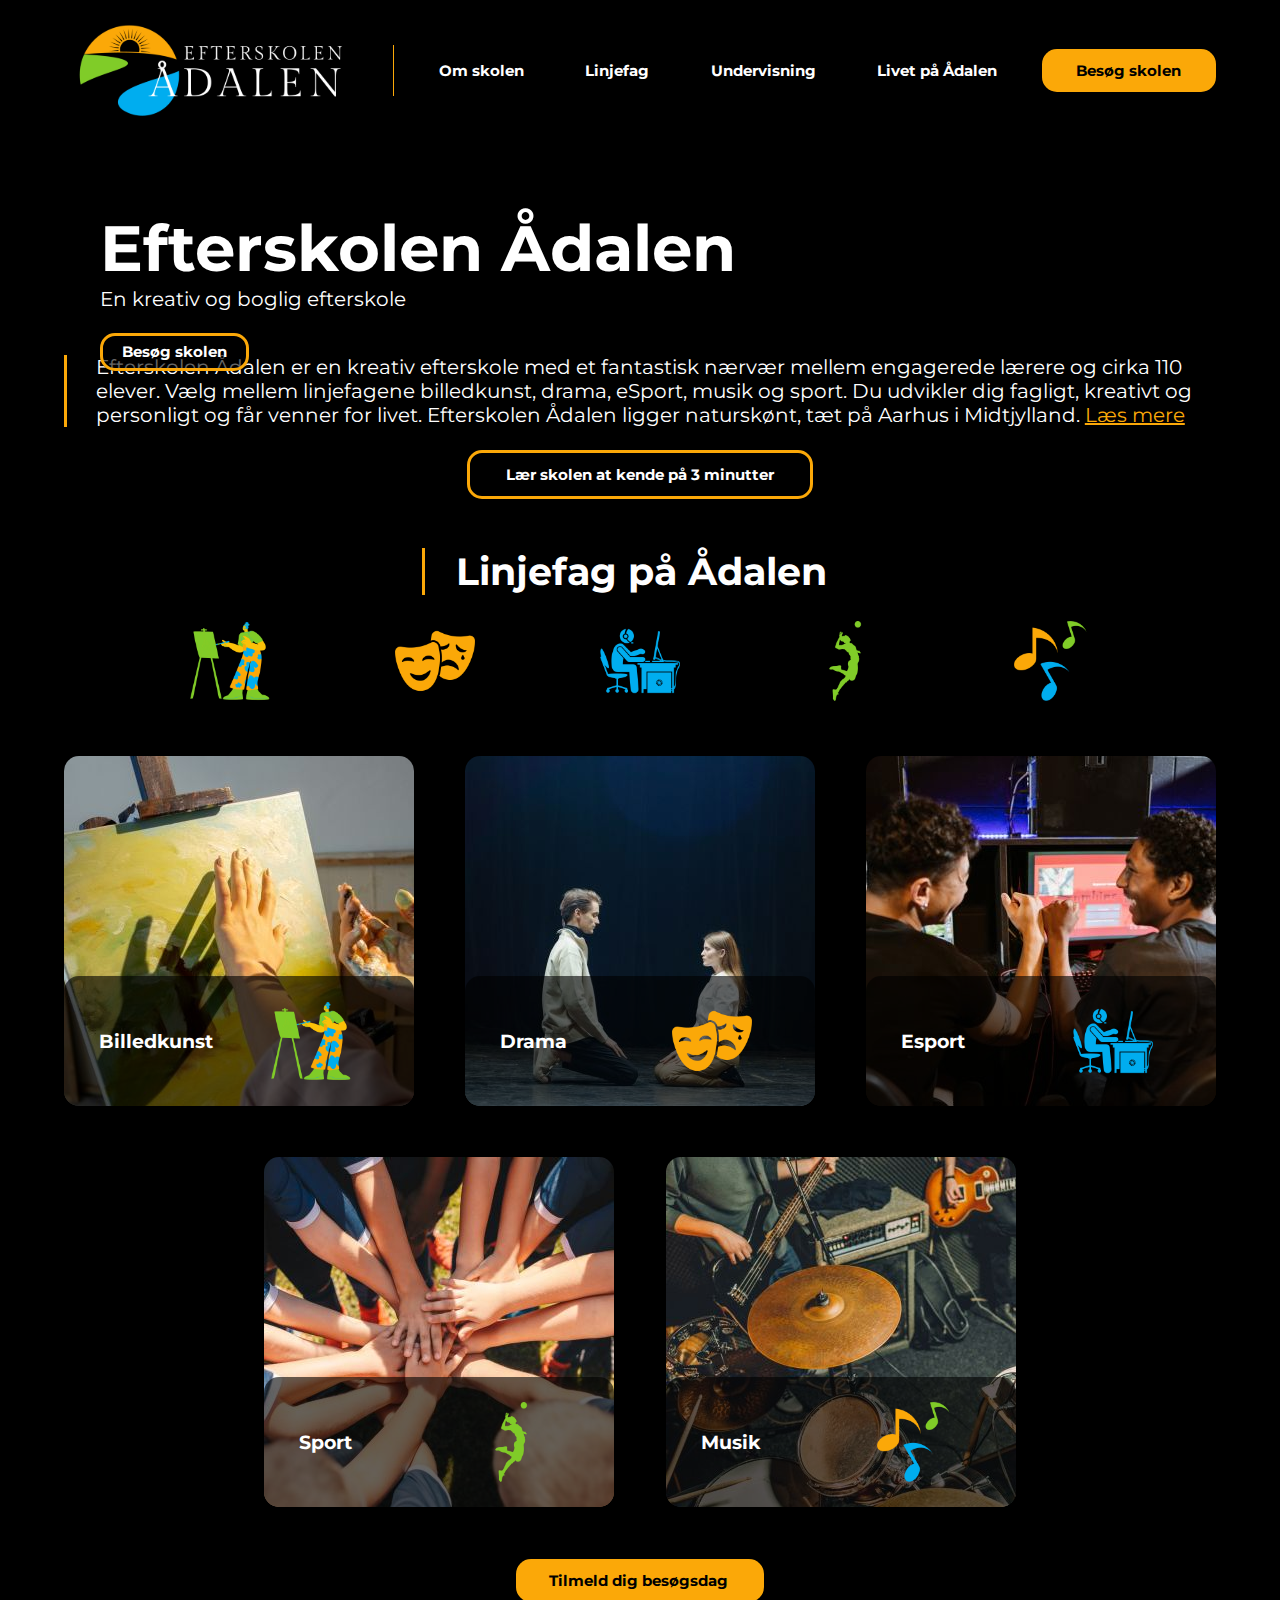
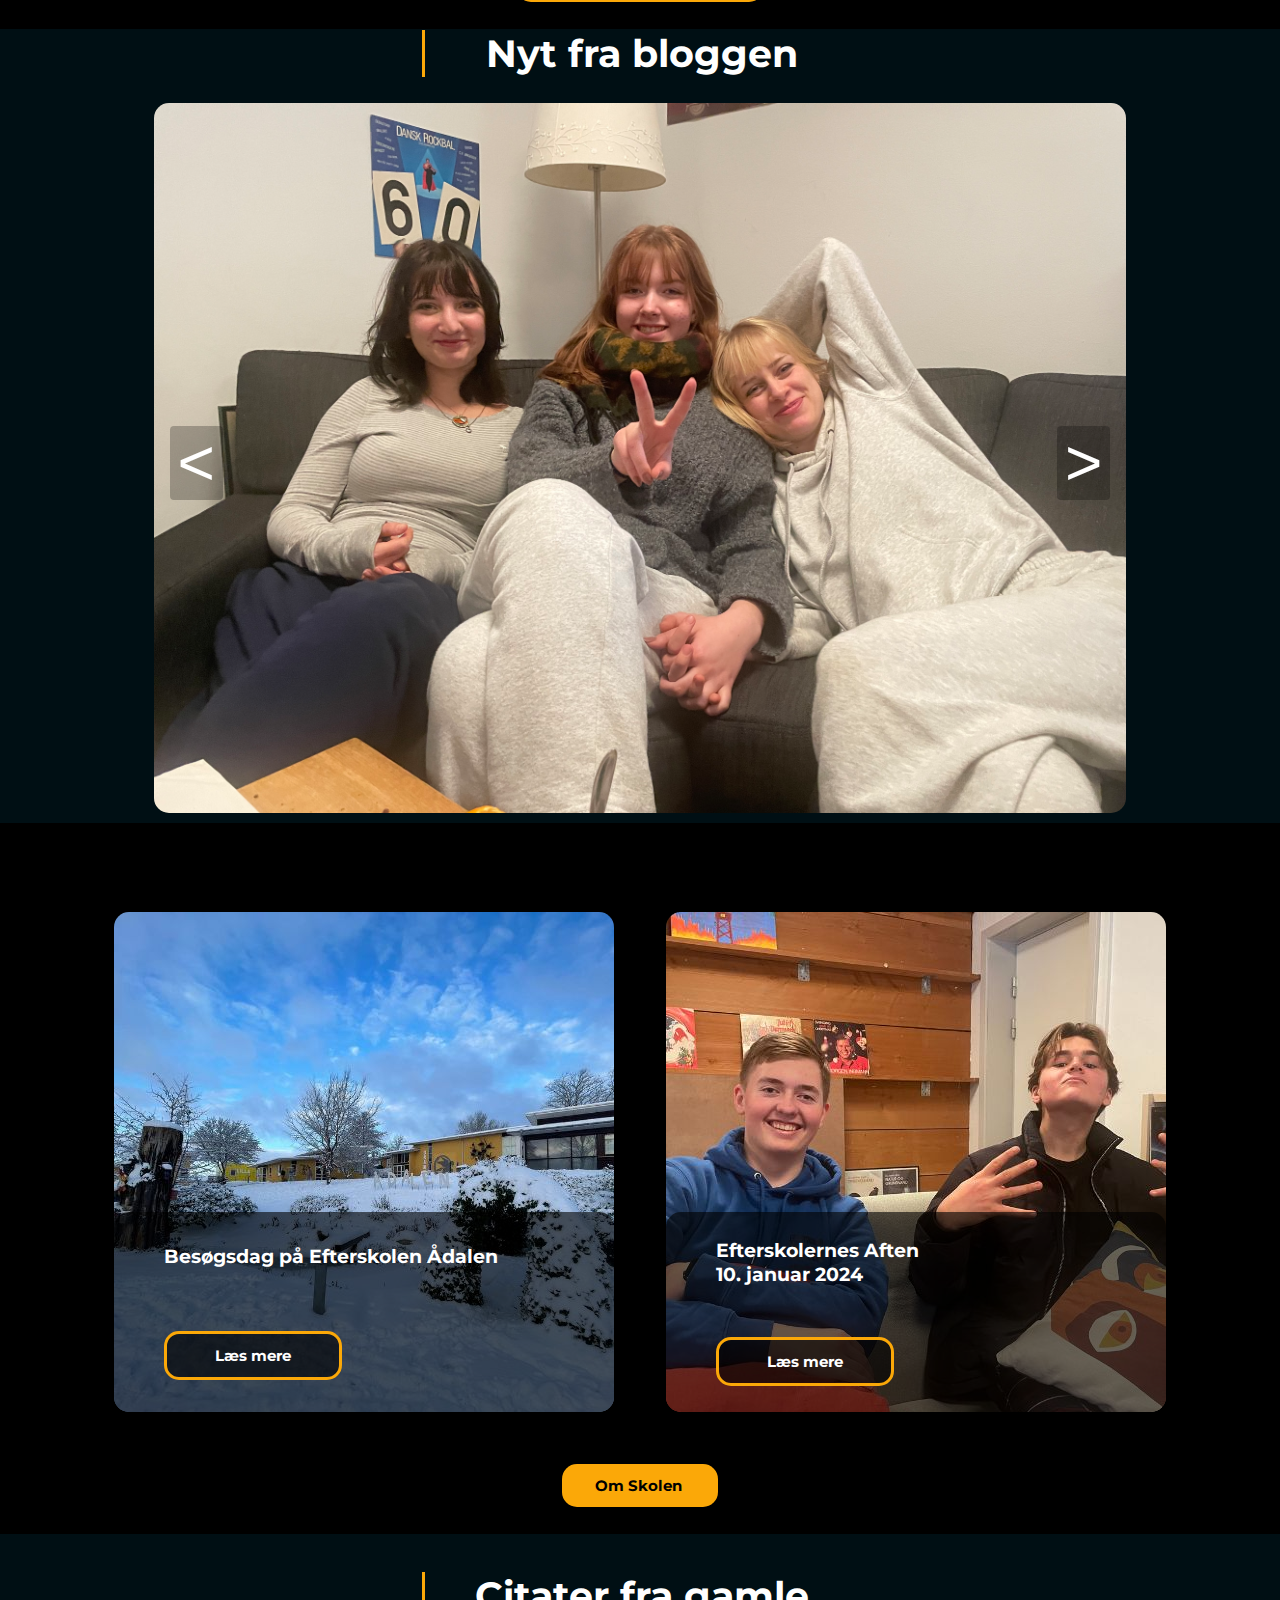
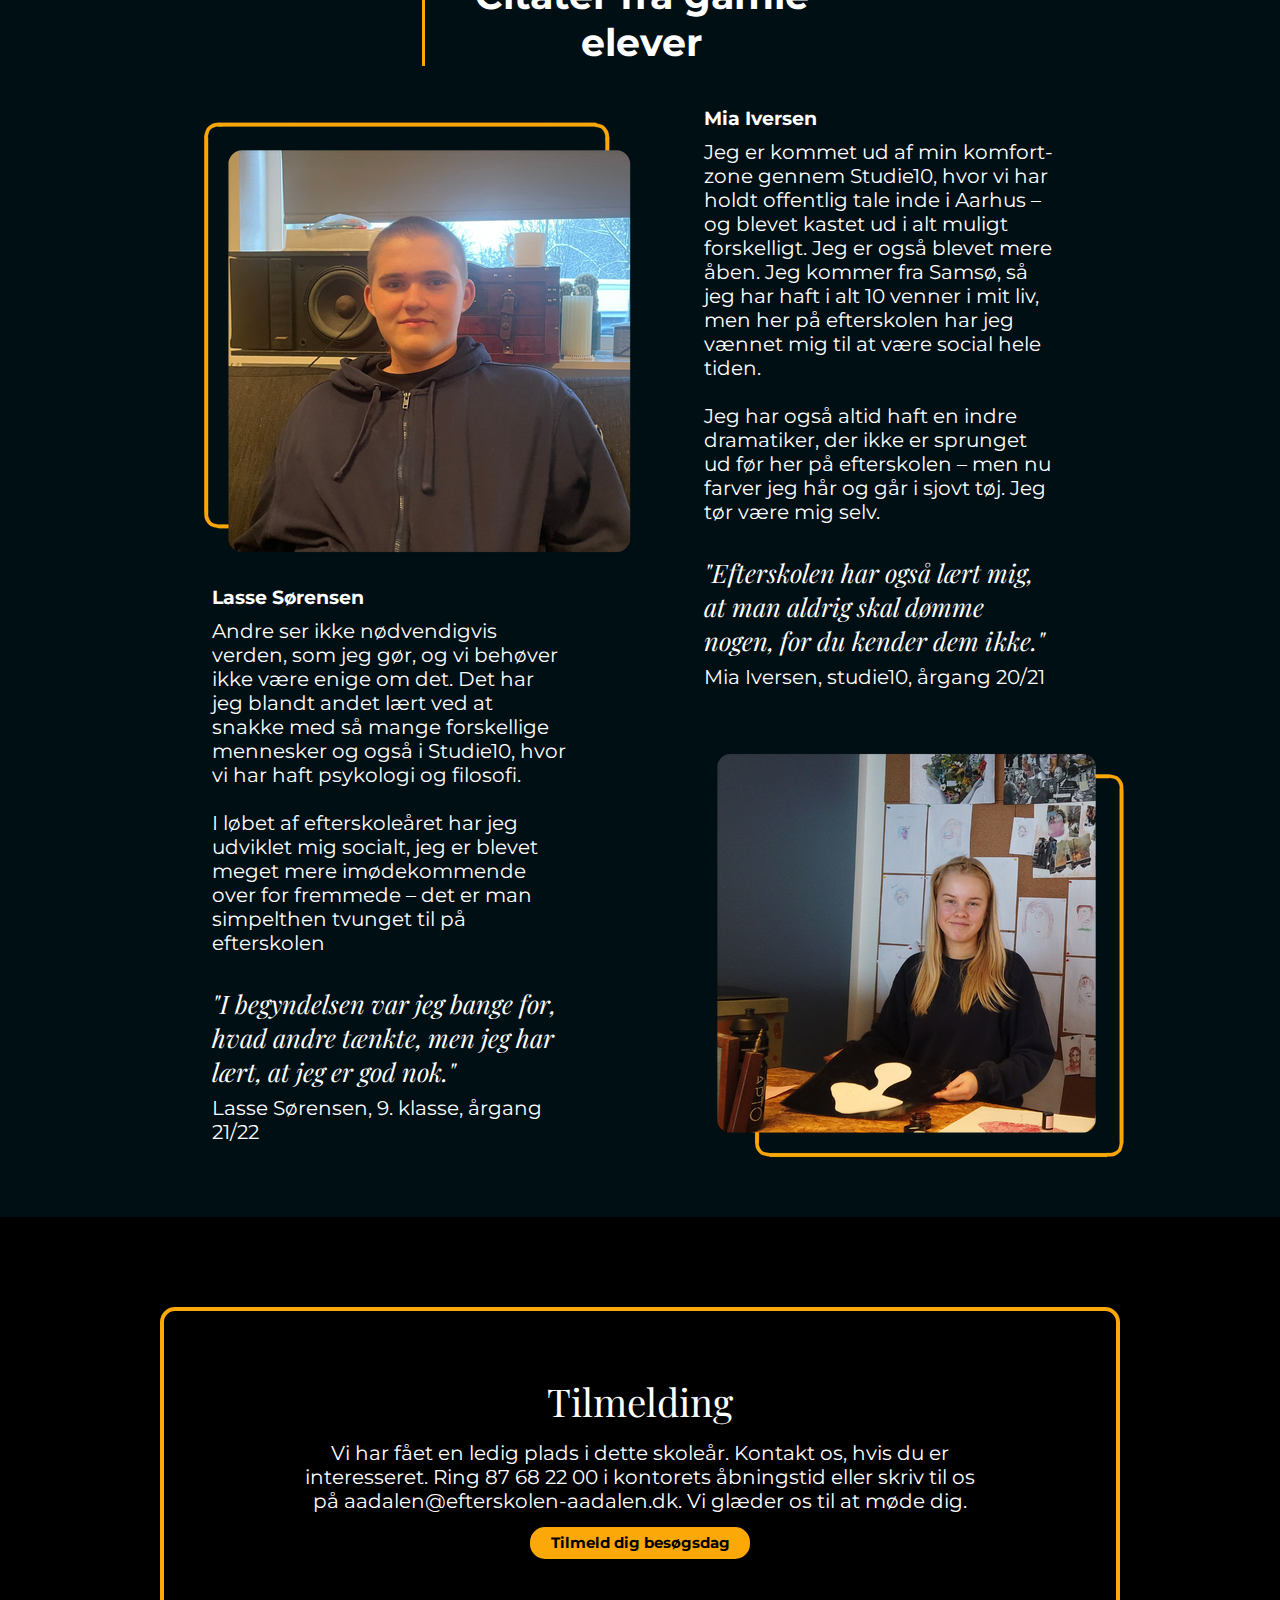
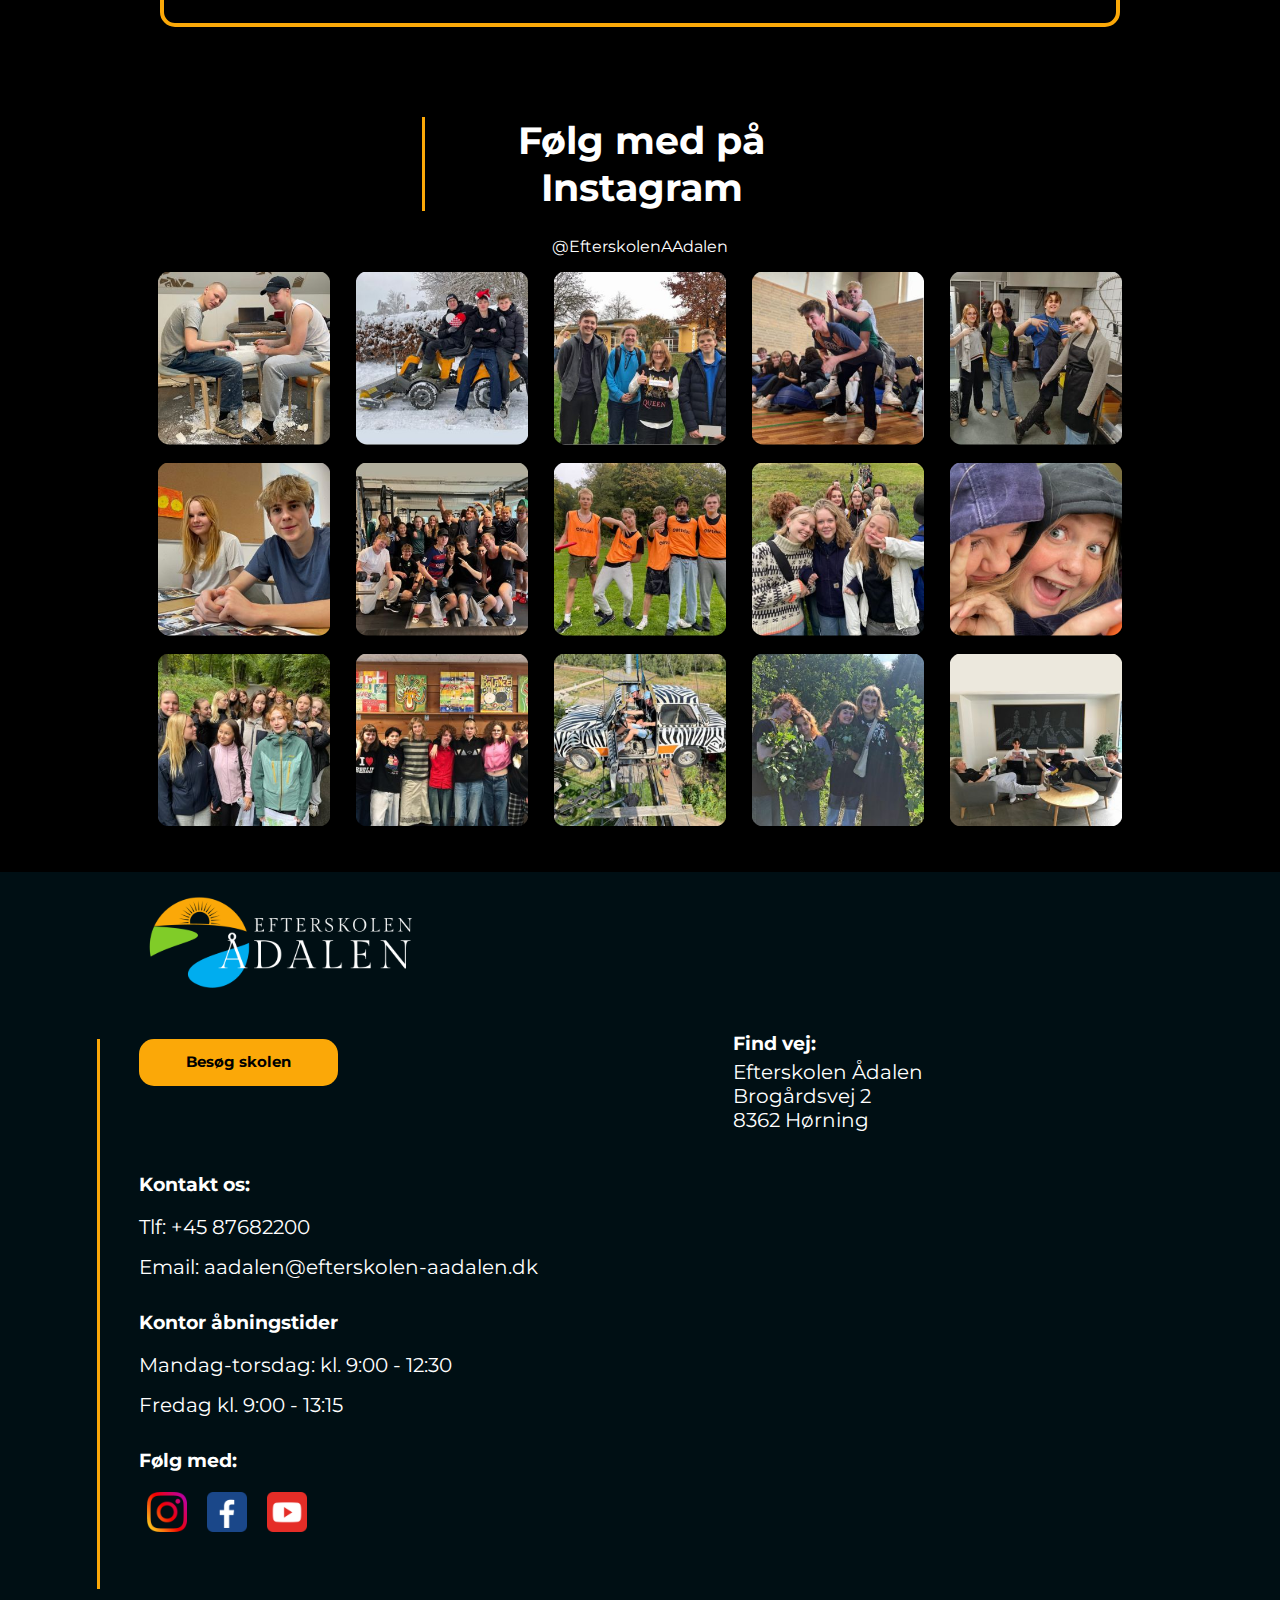
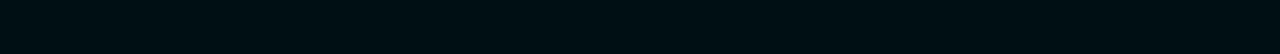
==== commit c1cf78d2: "update" ====
--- a/index.html
+++ b/index.html
@@ -1,486 +1,486 @@
-<!DOCTYPE html>
-<html lang="da">
-
-<head>
-  <meta charset="UTF-8">
-  <meta name="viewport" content="width=device-width, initial-scale=1.0">
-
-  <!-- CSS stylesheet og JavaScript-->
-  <link rel="stylesheet" href="style.css">
-  <script src="script.js" defer></script>
-
-  <!-- google fonts -->
-  <link rel="preconnect" href="https://fonts.googleapis.com">
-  <link rel="preconnect" href="https://fonts.gstatic.com" crossorigin>
-  <link href="https://fonts.googleapis.com/css2?family=Montserrat:wght@400;700&family=Playfair+Display&display=swap"
-    rel="stylesheet">
-
-  <!-- favicon-->
-  <link rel="icon" href="icons/favicon.png" type="image/png">
-
-  <title>Efterskolen Ådalen - 2. semesters eksamensprojekt</title>
-</head>
-
-
-<!-- **********************************
-    den her side er kodet af hele gruppen samlet
-*************************************** -->
-
-<body>
-  <header>
-    <!-- ********** nav bar til laptop med dropdown *************
-     ******* ref: w3schools ****** -->
-    <nav id="laptopNav">
-      <a href="index.html"><img id="logo" src="images/logo-stor-1.svg" alt="Logo"></a>
-      <img src="images/Line-5.png" alt="Linje">
-
-
-      <!-- Dropdown til "Om skolen" -->
-      <div class="dropdown">
-        <button onclick="toggleDropdown('omSkolenDropdown')" class="dropbtn">Om skolen</button>
-        <div id="omSkolenDropdown" class="dropdown-content">
-          <a href="#">Bestyrelse & skolekred</a>
-          <a href="#">Værdigrundlag</a>
-          <a href="#">Medarbejdere</a>
-          <a href="#">Lovpligtdig dokumentation</a>
-          <a href="#">Gamle elever forening</a>
-          <a href="#">Årsplan</a>
-          <a href="#">Ledige pladser</a>
-          <a href="#">Pris</a>
-        </div>
-      </div>
-
-      <!-- Dropdown til "Linjefag" -->
-      <div class="dropdown">
-        <button onclick="toggleDropdown('linjefagDropdown')" class="dropbtn">Linjefag</button>
-        <div id="linjefagDropdown" class="dropdown-content">
-          <a href="Billedkunst.html">Billedkunst</a>
-          <a href="#">Drama</a>
-          <a href="#">E-sport</a>
-          <a href="#">Musik</a>
-          <a href="#">Sport</a>
-        </div>
-      </div>
-
-      <!-- Dropdown til "Undervisning" -->
-      <div class="dropdown">
-        <button onclick="toggleDropdown('undervisningDropdown')" class="dropbtn">Undervisning</button>
-        <div id="undervisningDropdown" class="dropdown-content">
-          <a href="#">9. klasse</a>
-          <a href="#">10. klasse</a>
-          <a href="#">Prøvefri 10. klasse</a>
-          <a href="#">Studievejledning</a>
-          <a href="#">Musik og teaterforestilling</a>
-          <a href="#">Rejser</a>
-          <a href="#">Elever fra Grønland & Færøerne</a>
-          <a href="#">Dansk som andet sprog</a>
-        </div>
-      </div>
-
-      <!-- Dropdown til "Livet på Ådalen" -->
-      <div class="dropdown">
-        <button onclick="toggleDropdown('livetPaSkolenDropdown')" class="dropbtn">Livet på Ådalen</button>
-        <div id="livetPaSkolenDropdown" class="dropdown-content">
-          <a href="#">Sund mad</a>
-          <a href="#">Medindflydelse</a>
-          <a href="#">Hverdagen</a>
-          <a href="#">Inklusion</a>
-        </div>
-      </div>
-
-      <a href="tilmeldbesoegsdag.html" class="knap1">Besøg skolen</a>
-    </nav>
-
-    <nav id="mobilNav">
-      <!-- **************** nav bar til mobil med burger *******
-        ref: ** -->
-      <a href="index.html"><img src="images/logo-mobil.png" alt="Logo"></a>
-      <div class="hamburger">
-        <div class="bar">
-        </div>
-      </div>
-    </nav>
-  </header>
-  <nav class="mobile-nav">
-
-
-    <button class="accordion">Om skolen</button>
-    <div class="panel">
-      <a href="#">Bestyrelse & skolekred</a>
-      <a href="#">Medarbejdere</a>
-      <a href="#">Lovpligtdig dokumentation</a>
-      <a href="#">Gamle elever forening</a>
-      <a href="#">Årsplan</a>
-      <a href="#">Ledige pladser</a>
-      <a href="#">Pris</a>
-    </div>
-
-
-    <button class="accordion">Linjefag</button>
-    <div class="panel">
-      <a href="Billedkunst.html">Billedkunst</a>
-      <a href="#">Drama</a>
-      <a href="#">E-sport</a>
-      <a href="#">Musik</a>
-      <a href="#">Sport</a>
-    </div>
-
-    <button class="accordion">Undervisning</button>
-    <div class="panel">
-      <a href="#">9. klasse</a>
-      <a href="#">10. klasse</a>
-      <a href="#">Prøvefri 10. klasse</a>
-      <a href="#">Studievejledning</a>
-      <a href="#">Musik og teaterforestilling</a>
-      <a href="#">Rejser</a>
-      <a href="#">Elever fra Grønland & Færøerne</a>
-      <a href="#">Dansk som andet sprog</a>
-    </div>
-
-
-    <button class="accordion">Livet på Ådalen</button>
-    <div class="panel">
-      <a href="#">Sund mad</a>
-      <a href="#">Medindflydelse</a>
-      <a href="#">Hverdagen</a>
-      <a href="#">Inklusion</a>
-    </div>
-
-    <a href="tilmeldbesoegsdag.html" class="knap1">Besøg skolen</a>
-
-
-  </nav>
-
-  <main>
-    <!-- *********landing med video og titel********* -->
-    <div class="videopladsholder">
-      <video autoplay muted loop src="images/forsidevideo.mp4"></video>
-      <div class="landing">
-        <h1>Efterskolen Ådalen</h1>
-        <p>En kreativ og boglig efterskole</p>
-        <a href="tilmeldbesoegsdag.html" class="knap2">Besøg skolen</a>
-      </div>
-    </div>
-
-    <!--********* sektion med text og knap under video ********* -->
-    <div class="brødtekst">
-      <p>
-        Efterskolen Ådalen er en kreativ efterskole med et fantastisk nærvær
-        mellem engagerede lærere og cirka 110 elever. Vælg mellem linjefagene
-        billedkunst, drama, eSport, musik og sport. Du udvikler dig fagligt,
-        kreativt og personligt og får venner for livet. Efterskolen Ådalen
-        ligger naturskønt, tæt på Aarhus i Midtjylland.
-        <a id="readmore">Læs mere</a>
-      </p>
-    </div>
-
-    <!-- ********* evt hvis vi har tid så kan den her være en button med en pop-up video, 
-            istedet for et link til youtube? så man ikke forlader sitet... -->
-    <div class="centerKnap">
-      <a href="#" class="knap2">Lær skolen at kende på 3 minutter</a>
-    </div>
-
-    <!-- *********Linjefags sektion *********-->
-    <section class="sectionMKort">
-      <h2>Linjefag på Ådalen</h2>
-
-      <!-- ********* ikoner ********* -->
-      <div class="linjefagsikoner">
-        <a href="Billedkunst.html"><img src="icons/billedkunst.png" alt="Billedkunst ikon"></a>
-        <a href="#"><img src="icons/drama.png" alt="Drama ikon"></a>
-        <a href="#"><img src="icons/essport.png" alt="Esport ikon"></a>
-        <a href="#"><img src="icons/sport.png" alt="Sport ikon"></a>
-        <a href="#"><img src="icons/musik.png" alt="Musik ikon"></a>
-      </div>
-
-      <!-- *********billedekort / linjefagskort ********* -->
-      <!-- en div til at holde kortene, end div til at bestemme str. på kort, 
-                en div med baggrundbillede og height auto så de er responsive, og en sidste div med text og ikon. puha-->
-      <div class="kortContainer">
-        <a href="Billedkunst.html" class="billedeKort billedkunst">
-          <div class="linjefagKort">
-            <h3>Billedkunst</h3>
-            <img src="icons/billedkunst.png" class="linjefagsikoner ikon" alt="ikon">
-          </div>
-        </a>
-        <a href="#" class="billedeKort drama">
-          <div class="linjefagKort">
-            <h3>Drama</h3>
-            <img src="icons/drama.png" class="linjefagsikoner ikon" alt="ikon">
-          </div>
-        </a>
-
-        <a href="#" class="billedeKort esport">
-          <div class="linjefagKort">
-            <h3>Esport</h3>
-            <img src="icons/essport.png" class="linjefagsikoner ikon" alt="ikon">
-          </div>
-        </a>
-
-        <a href="#" class="billedeKort sport">
-          <div class="linjefagKort">
-            <h3>Sport</h3>
-            <img src="icons/sport.png" class="linjefagsikoner ikon" alt="ikon">
-          </div>
-        </a>
-
-        <a href="#" class="billedeKort musik">
-          <div class="linjefagKort">
-            <h3>Musik</h3>
-            <img src="icons/musik.png" class="linjefagsikoner ikon" alt="ikon">
-          </div>
-        </a>
-      </div>
-    </section>
-
-    <!-- ********* knap ********* -->
-    <div class="centerKnap">
-      <a href="tilmeldbesoegsdag.html" class="knap1">Tilmeld dig besøgsdag</a>
-    </div>
-
-    <!-- *********- Bloggen ********* -->
-    <section class="bloggen">
-      <h2>Nyt fra bloggen</h2>
-
-      <!--bliver brugt javascript til at lave en bilelde carousel. 
-        ref video:https://www.youtube.com/watch?v=9HcxHDS2w1s  -->
-      <div class="blog" aria-label="Newest photos">
-        <div class="carousel" data-carousel>
-          <button class="carousel-button prev" data-carousel-button="prev">
-            &#60;
-          </button>
-          <button class="carousel-button next" data-carousel-button="next">
-            &#62;
-          </button>
-
-          <ul data-slides>
-            <li class="slide" data-active>
-              <img src="images/pigeblog1.JPG" alt="blog indlæg 1">
-            </li>
-            <li class="slide">
-              <img src="images/musikblog2.JPG" alt="blog indlæg 2">
-            </li>
-            <li class="slide">
-              <img src="images/musikblog3.JPG" alt="blog indlæg 3">
-            </li>
-          </ul>
-        </div>
-      </div>
-    </section>
-
-    <!-- ********* efterskolernes aften og besøgsdag kort ********* -->
-    <div class="besøg kortContainer">
-      <div class="besøgsKort besøgsdag">
-        <div class="linjefagKort">
-          <h3>Besøgsdag på Efterskolen Ådalen</h3>
-          <a href="#" class="knap2">Læs mere</a>
-        </div>
-      </div>
-
-      <div class="besøgsKort efterskolernesAften">
-        <div class="linjefagKort">
-          <h3>
-            Efterskolernes Aften <br>
-            10. januar 2024
-          </h3>
-          <a href="#" class="knap2">Læs mere</a>
-        </div>
-      </div>
-    </div>
-
-    <!-- ********* knap om skolen ********* -->
-
-    <div class="centerKnap">
-      <a href="#" class="knap1">Om Skolen</a>
-    </div>
-
-    <!-- ********* citater fra gamle elever ********* -->
-
-    <section class="gamleElever">
-      <h2>Citater fra gamle elever</h2>
-
-      <div class="elevContainer">
-        <div class="LasseOgMia">
-          <img src="images/lasse3.png" alt="tidligere elev 1">
-
-          <div class="column1">
-            <h3>Lasse Sørensen</h3>
-            <p>
-              Andre ser ikke nødvendigvis verden, som jeg gør, og vi behøver
-              ikke være enige om det. Det har jeg blandt andet lært ved at
-              snakke med så mange forskellige mennesker og også i Studie10,
-              hvor vi har haft psykologi og filosofi.
-
-              <br>
-              <br>
-              I løbet af efterskoleåret har jeg udviklet mig socialt, jeg er
-              blevet meget mere imødekommende over for fremmede – det er man
-              simpelthen tvunget til på efterskolen <br>
-              <br>
-            </p>
-            <h4>
-              "I begyndelsen var jeg bange for, hvad andre tænkte, men jeg har
-              lært, at jeg er god nok."
-            </h4>
-            <p>
-              Lasse Sørensen, 9. klasse, årgang 21/22 <br>
-              <br>
-            </p>
-          </div>
-        </div>
-        <!-- to versioner - en til laptop og en til mobil, bliver hidden i media query. -->
-        <div class="LasseOgMia" id="laptopVersion">
-          <div class="column2">
-            <h3>Mia Iversen</h3>
-            <p>
-              Jeg er kommet ud af min komfort-zone gennem Studie10, hvor vi
-              har holdt offentlig tale inde i Aarhus – og blevet kastet ud i
-              alt muligt forskelligt. Jeg er også blevet mere åben. Jeg kommer
-              fra Samsø, så jeg har haft i alt 10 venner i mit liv, men her på
-              efterskolen har jeg vænnet mig til at være social hele tiden.
-              <br>
-              <br>
-              Jeg har også altid haft en indre dramatiker, der ikke er
-              sprunget ud før her på efterskolen – men nu farver jeg hår og
-              går i sjovt tøj. Jeg tør være mig selv. <br>
-              <br>
-            </p>
-            <h4>
-              "Efterskolen har også lært mig, at man aldrig skal dømme nogen,
-              for du kender dem ikke."
-            </h4>
-            <p>
-              Mia Iversen, studie10, årgang 20/21 <br>
-              <br>
-            </p>
-          </div>
-
-          <img src="images/mia3.png" alt="tidligere elev 2">
-        </div>
-
-        <div class="LasseOgMia" id="mobilVersion">
-          <img src="images/mia3.png" alt="tidligere elev 2">
-
-          <div class="column2">
-            <h3>Mia Iversen</h3>
-            <p>
-              Jeg er kommet ud af min komfort-zone gennem Studie10, hvor vi
-              har holdt offentlig tale inde i Aarhus – og blevet kastet ud i
-              alt muligt forskelligt. Jeg er også blevet mere åben. Jeg kommer
-              fra Samsø, så jeg har haft i alt 10 venner i mit liv, men her på
-              efterskolen har jeg vænnet mig til at være social hele tiden.
-              <br>
-              <br>
-              Jeg har også altid haft en indre dramatiker, der ikke er
-              sprunget ud før her på efterskolen – men nu farver jeg hår og
-              går i sjovt tøj. Jeg tør være mig selv. <br>
-              <br>
-            </p>
-            <h4>
-              "Efterskolen har også lært mig, at man aldrig skal dømme nogen,
-              for du kender dem ikke."
-            </h4>
-            <p>Mia Iversen, studie10, årgang 20/21</p>
-          </div>
-        </div>
-      </div>
-    </section>
-
-    <!-- ********* Tilmeldings sektion ********* -->
-
-    <section class="tilmeldingContainer">
-      <div class="tilmelding">
-        <h4>Tilmelding</h4>
-        <p>
-          Vi har fået en ledig plads i dette skoleår. Kontakt os, hvis du er
-          interesseret. Ring 87 68 22 00 i kontorets åbningstid eller skriv
-          til os på aadalen@efterskolen-aadalen.dk. Vi glæder os til at møde
-          dig.
-        </p>
-        <a href="tilmeldbesoegsdag.html" class="knap1">Tilmeld dig besøgsdag</a>
-      </div>
-    </section>
-
-    <!-- ********* instagram sektion ********* -->
-    <section class="instaContainer">
-      <h2>Følg med på Instagram</h2>
-      <a href="https://www.instagram.com/efterskolenaadalen/?hl=en">@EfterskolenAAdalen</a>
-
-      <div class="kunBilleder">
-        <div class="instaGrid">
-          <!-- der biver brugt flexbox og grid-->
-          <img src="images/2.jpg" class="grid-item" alt="insta billede">
-          <img src="images/1.jpg" class="grid-item" alt="insta billede">
-          <img src="images/3.jpg" class="grid-item" alt="insta billede">
-          <img src="images/4.jpg" class="grid-item" alt="insta billede">
-          <img src="images/5.jpg" class="grid-item" alt="insta billede">
-          <img src="images/6.jpg" class="grid-item" alt="insta billede">
-          <img src="images/7.jpg" class="grid-item" alt="insta billede">
-          <img src="images/8.jpg" class="grid-item" alt="insta billede">
-          <img src="images/9.jpg" class="grid-item" alt="insta billede">
-          <img src="images/10.jpg" class="grid-item" alt="insta billede">
-          <img src="images/11.jpg" class="grid-item" alt="insta billede">
-          <img src="images/12.jpg" class="grid-item" alt="insta billede">
-          <img src="images/13.jpg" class="grid-item" alt="insta billede">
-          <img src="images/14.jpg" class="grid-item" alt="insta billede">
-          <img src="images/15.jpg" class="grid-item" alt="insta billede">
-        </div>
-      </div>
-    </section>
-
-  </main>
-
-  <!-- ********* footeren ********* -->
-  <footer>
-    <div class="footerLogo">
-      <img src="images/logo-stor-1.svg" alt="logo">
-    </div>
-
-    <div class="footerContainer">
-      <!-- to colonner en til venstre og en til højre-->
-      <div class="venstreSide">
-        <a href="tilmeldbesoegsdag.html" class="knap1">Besøg skolen</a>
-
-        <div class="textContainer">
-          <h3>Kontakt os:</h3>
-          <p>
-            Tlf: <a href="tel:+4587682200">+45 87682200</a> <br>
-            Email:
-            <a href="mailto:aadalen@efterskolen-aadalen.dk">aadalen@efterskolen-aadalen.dk</a>
-          </p>
-
-          <h3>Kontor åbningstider</h3>
-          <p>
-            Mandag-torsdag: kl. 9:00 - 12:30<br>
-            Fredag kl. 9:00 - 13:15
-          </p>
-
-          <h3>Følg med:</h3>
-          <div class="soMe">
-            <a href="https://www.instagram.com/efterskolenaadalen/?hl=en"><img src="icons/insta.png" alt="instagram logo"></a>
-            <a href="https://www.instagram.com/efterskolenaadalen/?hl=en"><img src="icons/fb.png" alt="facebook logo"></a>
-            <a href="https://www.youtube.com/@EfterskolenAadalen"><img src="icons/youtube.png" alt="youtube logo"></a>
-          </div>
-        </div>
-      </div>
-
-      <div class="højreside">
-        <div class="textContainer">
-          <h3>Find vej:</h3>
-          <p>
-            Efterskolen Ådalen <br>
-            Brogårdsvej 2<br>
-            8362 Hørning
-          </p>
-        </div>
-
-        <iframe
-          src="https://www.google.com/maps/embed?pb=!1m18!1m12!1m3!1d2225.5488047492677!2d10.0503751!3d56.09572379999999!2m3!1f0!2f0!3f0!3m2!1i1024!2i768!4f13.1!3m3!1m2!1s0x464c6bbcb9794545%3A0x421482ae40c48966!2zc3QsIEJyb2fDpXJkc3ZlaiAyLCA4MzYyIEjDuHJuaW5n!5e0!3m2!1sen!2sdk!4v1702460627846!5m2!1sen!2sdk"
-          width="450" height="350" style="border: 0" allowfullscreen="" loading="lazy"
-          referrerpolicy="no-referrer-when-downgrade"></iframe>
-      </div>
-    </div>
-  </footer>
-</body>
-
+<!DOCTYPE html>
+<html lang="da">
+
+<head>
+  <meta charset="UTF-8">
+  <meta name="viewport" content="width=device-width, initial-scale=1.0">
+
+  <!-- CSS stylesheet og JavaScript-->
+  <link rel="stylesheet" href="style.css">
+  <script src="script.js" defer></script>
+
+  <!-- google fonts -->
+  <link rel="preconnect" href="https://fonts.googleapis.com">
+  <link rel="preconnect" href="https://fonts.gstatic.com" crossorigin>
+  <link href="https://fonts.googleapis.com/css2?family=Montserrat:wght@400;700&family=Playfair+Display&display=swap"
+    rel="stylesheet">
+
+  <!-- favicon-->
+  <link rel="icon" href="icons/favicon.png" type="image/png">
+
+  <title>Efterskolen Ådalen - 2. semesters eksamensprojekt</title>
+</head>
+
+
+<!-- **********************************
+    den her side er kodet af hele gruppen samlet
+*************************************** -->
+
+<body>
+  <header>
+    <!-- ********** nav bar til laptop med dropdown *************
+     ******* ref: w3schools ****** -->
+    <nav id="laptopNav">
+      <a href="index.html"><img id="logo" src="images/logo-stor-1.svg" alt="Logo"></a>
+      <img src="images/Line-5.png" alt="Linje">
+
+
+      <!-- Dropdown til "Om skolen" -->
+      <div class="dropdown">
+        <button onclick="toggleDropdown('omSkolenDropdown')" class="dropbtn">Om skolen</button>
+        <div id="omSkolenDropdown" class="dropdown-content">
+          <a href="#">Bestyrelse & skolekred</a>
+          <a href="#">Værdigrundlag</a>
+          <a href="#">Medarbejdere</a>
+          <a href="#">Lovpligtdig dokumentation</a>
+          <a href="#">Gamle elever forening</a>
+          <a href="#">Årsplan</a>
+          <a href="#">Ledige pladser</a>
+          <a href="#">Pris</a>
+        </div>
+      </div>
+
+      <!-- Dropdown til "Linjefag" -->
+      <div class="dropdown">
+        <button onclick="toggleDropdown('linjefagDropdown')" class="dropbtn">Linjefag</button>
+        <div id="linjefagDropdown" class="dropdown-content">
+          <a href="Billedkunst.html">Billedkunst</a>
+          <a href="#">Drama</a>
+          <a href="#">E-sport</a>
+          <a href="#">Musik</a>
+          <a href="#">Sport</a>
+        </div>
+      </div>
+
+      <!-- Dropdown til "Undervisning" -->
+      <div class="dropdown">
+        <button onclick="toggleDropdown('undervisningDropdown')" class="dropbtn">Undervisning</button>
+        <div id="undervisningDropdown" class="dropdown-content">
+          <a href="#">9. klasse</a>
+          <a href="#">10. klasse</a>
+          <a href="#">Prøvefri 10. klasse</a>
+          <a href="#">Studievejledning</a>
+          <a href="#">Musik og teaterforestilling</a>
+          <a href="#">Rejser</a>
+          <a href="#">Elever fra Grønland & Færøerne</a>
+          <a href="#">Dansk som andet sprog</a>
+        </div>
+      </div>
+
+      <!-- Dropdown til "Livet på Ådalen" -->
+      <div class="dropdown">
+        <button onclick="toggleDropdown('livetPaSkolenDropdown')" class="dropbtn">Livet på Ådalen</button>
+        <div id="livetPaSkolenDropdown" class="dropdown-content">
+          <a href="#">Sund mad</a>
+          <a href="#">Medindflydelse</a>
+          <a href="#">Hverdagen</a>
+          <a href="#">Inklusion</a>
+        </div>
+      </div>
+
+      <a href="tilmeldbesoegsdag.html" class="knap1">Besøg skolen</a>
+    </nav>
+
+    <nav id="mobilNav">
+      <!-- **************** nav bar til mobil med burger *******
+        ref: ** -->
+      <a href="index.html"><img src="images/logo-mobil.png" alt="Logo"></a>
+      <div class="hamburger">
+        <div class="bar">
+        </div>
+      </div>
+    </nav>
+  </header>
+  <nav class="mobile-nav">
+
+
+    <button class="accordion">Om skolen</button>
+    <div class="panel">
+      <a href="#">Bestyrelse & skolekred</a>
+      <a href="#">Medarbejdere</a>
+      <a href="#">Lovpligtdig dokumentation</a>
+      <a href="#">Gamle elever forening</a>
+      <a href="#">Årsplan</a>
+      <a href="#">Ledige pladser</a>
+      <a href="#">Pris</a>
+    </div>
+
+
+    <button class="accordion">Linjefag</button>
+    <div class="panel">
+      <a href="Billedkunst.html">Billedkunst</a>
+      <a href="#">Drama</a>
+      <a href="#">E-sport</a>
+      <a href="#">Musik</a>
+      <a href="#">Sport</a>
+    </div>
+
+    <button class="accordion">Undervisning</button>
+    <div class="panel">
+      <a href="#">9. klasse</a>
+      <a href="#">10. klasse</a>
+      <a href="#">Prøvefri 10. klasse</a>
+      <a href="#">Studievejledning</a>
+      <a href="#">Musik og teaterforestilling</a>
+      <a href="#">Rejser</a>
+      <a href="#">Elever fra Grønland & Færøerne</a>
+      <a href="#">Dansk som andet sprog</a>
+    </div>
+
+
+    <button class="accordion">Livet på Ådalen</button>
+    <div class="panel">
+      <a href="#">Sund mad</a>
+      <a href="#">Medindflydelse</a>
+      <a href="#">Hverdagen</a>
+      <a href="#">Inklusion</a>
+    </div>
+
+    <a href="tilmeldbesoegsdag.html" class="knap1">Besøg skolen</a>
+
+
+  </nav>
+
+  <main>
+    <!-- *********landing med video og titel********* -->
+    <div class="videopladsholder">
+      <video autoplay muted loop src="images/forsidevideo.mp4"></video>
+      <div class="landing">
+        <h1>Efterskolen Ådalen</h1>
+        <p>En kreativ og boglig efterskole</p>
+        <a href="tilmeldbesoegsdag.html" class="knap2">Besøg skolen</a>
+      </div>
+    </div>
+
+    <!--********* sektion med text og knap under video ********* -->
+    <div class="brødtekst">
+      <p>
+        Efterskolen Ådalen er en kreativ efterskole med et fantastisk nærvær
+        mellem engagerede lærere og cirka 110 elever. Vælg mellem linjefagene
+        billedkunst, drama, eSport, musik og sport. Du udvikler dig fagligt,
+        kreativt og personligt og får venner for livet. Efterskolen Ådalen
+        ligger naturskønt, tæt på Aarhus i Midtjylland.
+        <a id="readmore">Læs mere</a>
+      </p>
+    </div>
+
+    <!-- ********* evt hvis vi har tid så kan den her være en button med en pop-up video, 
+            istedet for et link til youtube? så man ikke forlader sitet... -->
+    <div class="centerKnap">
+      <a href="#" class="knap2">Lær skolen at kende på 3 minutter</a>
+    </div>
+
+    <!-- *********Linjefags sektion *********-->
+    <section class="sectionMKort">
+      <h2>Linjefag på Ådalen</h2>
+
+      <!-- ********* ikoner ********* -->
+      <div class="linjefagsikoner">
+        <a href="Billedkunst.html"><img src="icons/billedkunst.png" alt="Billedkunst ikon"></a>
+        <a href="#"><img src="icons/drama.png" alt="Drama ikon"></a>
+        <a href="#"><img src="icons/essport.png" alt="Esport ikon"></a>
+        <a href="#"><img src="icons/sport.png" alt="Sport ikon"></a>
+        <a href="#"><img src="icons/musik.png" alt="Musik ikon"></a>
+      </div>
+
+      <!-- *********billedekort / linjefagskort ********* -->
+      <!-- en div til at holde kortene, end div til at bestemme str. på kort, 
+                en div med baggrundbillede og height auto så de er responsive, og en sidste div med text og ikon. puha-->
+      <div class="kortContainer">
+        <a href="Billedkunst.html" class="billedeKort billedkunst">
+          <div class="linjefagKort">
+            <h3>Billedkunst</h3>
+            <img src="icons/billedkunst.png" class="linjefagsikoner ikon" alt="ikon">
+          </div>
+        </a>
+        <a href="#" class="billedeKort drama">
+          <div class="linjefagKort">
+            <h3>Drama</h3>
+            <img src="icons/drama.png" class="linjefagsikoner ikon" alt="ikon">
+          </div>
+        </a>
+
+        <a href="#" class="billedeKort esport">
+          <div class="linjefagKort">
+            <h3>Esport</h3>
+            <img src="icons/essport.png" class="linjefagsikoner ikon" alt="ikon">
+          </div>
+        </a>
+
+        <a href="#" class="billedeKort sport">
+          <div class="linjefagKort">
+            <h3>Sport</h3>
+            <img src="icons/sport.png" class="linjefagsikoner ikon" alt="ikon">
+          </div>
+        </a>
+
+        <a href="#" class="billedeKort musik">
+          <div class="linjefagKort">
+            <h3>Musik</h3>
+            <img src="icons/musik.png" class="linjefagsikoner ikon" alt="ikon">
+          </div>
+        </a>
+      </div>
+    </section>
+
+    <!-- ********* knap ********* -->
+    <div class="centerKnap">
+      <a href="tilmeldbesoegsdag.html" class="knap1">Tilmeld dig besøgsdag</a>
+    </div>
+
+    <!-- *********- Bloggen ********* -->
+    <section class="bloggen">
+      <h2>Nyt fra bloggen</h2>
+
+      <!--bliver brugt javascript til at lave en bilelde carousel. 
+        ref video:https://www.youtube.com/watch?v=9HcxHDS2w1s  -->
+      <div class="blog" aria-label="Newest photos">
+        <div class="carousel" data-carousel>
+          <button class="carousel-button prev" data-carousel-button="prev">
+            &#60;
+          </button>
+          <button class="carousel-button next" data-carousel-button="next">
+            &#62;
+          </button>
+
+          <ul data-slides>
+            <li class="slide" data-active>
+              <img src="images/pigeblog1.JPG" alt="blog indlæg 1">
+            </li>
+            <li class="slide">
+              <img src="images/musikblog2.JPG" alt="blog indlæg 2">
+            </li>
+            <li class="slide">
+              <img src="images/musikblog3.JPG" alt="blog indlæg 3">
+            </li>
+          </ul>
+        </div>
+      </div>
+    </section>
+
+    <!-- ********* efterskolernes aften og besøgsdag kort ********* -->
+    <div class="besøg kortContainer">
+      <div class="besøgsKort besøgsdag">
+        <div class="linjefagKort">
+          <h3>Besøgsdag på Efterskolen Ådalen</h3>
+          <a href="#" class="knap2">Læs mere</a>
+        </div>
+      </div>
+
+      <div class="besøgsKort efterskolernesAften">
+        <div class="linjefagKort">
+          <h3>
+            Efterskolernes Aften <br>
+            10. januar 2024
+          </h3>
+          <a href="#" class="knap2">Læs mere</a>
+        </div>
+      </div>
+    </div>
+
+    <!-- ********* knap om skolen ********* -->
+
+    <div class="centerKnap">
+      <a href="#" class="knap1">Om Skolen</a>
+    </div>
+
+    <!-- ********* citater fra gamle elever ********* -->
+
+    <section class="gamleElever">
+      <h2>Citater fra gamle elever</h2>
+
+      <div class="elevContainer">
+        <div class="LasseOgMia">
+          <img src="images/lasse3.png" alt="tidligere elev 1">
+
+          <div class="column1">
+            <h3>Lasse Sørensen</h3>
+            <p>
+              Andre ser ikke nødvendigvis verden, som jeg gør, og vi behøver
+              ikke være enige om det. Det har jeg blandt andet lært ved at
+              snakke med så mange forskellige mennesker og også i Studie10,
+              hvor vi har haft psykologi og filosofi.
+
+              <br>
+              <br>
+              I løbet af efterskoleåret har jeg udviklet mig socialt, jeg er
+              blevet meget mere imødekommende over for fremmede – det er man
+              simpelthen tvunget til på efterskolen <br>
+              <br>
+            </p>
+            <h4>
+              "I begyndelsen var jeg bange for, hvad andre tænkte, men jeg har
+              lært, at jeg er god nok."
+            </h4>
+            <p>
+              Lasse Sørensen, 9. klasse, årgang 21/22 <br>
+              <br>
+            </p>
+          </div>
+        </div>
+        <!-- to versioner - en til laptop og en til mobil, bliver hidden i media query. -->
+        <div class="LasseOgMia" id="laptopVersion">
+          <div class="column2">
+            <h3>Mia Iversen</h3>
+            <p>
+              Jeg er kommet ud af min komfort-zone gennem Studie10, hvor vi
+              har holdt offentlig tale inde i Aarhus – og blevet kastet ud i
+              alt muligt forskelligt. Jeg er også blevet mere åben. Jeg kommer
+              fra Samsø, så jeg har haft i alt 10 venner i mit liv, men her på
+              efterskolen har jeg vænnet mig til at være social hele tiden.
+              <br>
+              <br>
+              Jeg har også altid haft en indre dramatiker, der ikke er
+              sprunget ud før her på efterskolen – men nu farver jeg hår og
+              går i sjovt tøj. Jeg tør være mig selv. <br>
+              <br>
+            </p>
+            <h4>
+              "Efterskolen har også lært mig, at man aldrig skal dømme nogen,
+              for du kender dem ikke."
+            </h4>
+            <p>
+              Mia Iversen, studie10, årgang 20/21 <br>
+              <br>
+            </p>
+          </div>
+
+          <img src="images/mia3.png" alt="tidligere elev 2">
+        </div>
+
+        <div class="LasseOgMia" id="mobilVersion">
+          <img src="images/mia3.png" alt="tidligere elev 2">
+
+          <div class="column2">
+            <h3>Mia Iversen</h3>
+            <p>
+              Jeg er kommet ud af min komfort-zone gennem Studie10, hvor vi
+              har holdt offentlig tale inde i Aarhus – og blevet kastet ud i
+              alt muligt forskelligt. Jeg er også blevet mere åben. Jeg kommer
+              fra Samsø, så jeg har haft i alt 10 venner i mit liv, men her på
+              efterskolen har jeg vænnet mig til at være social hele tiden.
+              <br>
+              <br>
+              Jeg har også altid haft en indre dramatiker, der ikke er
+              sprunget ud før her på efterskolen – men nu farver jeg hår og
+              går i sjovt tøj. Jeg tør være mig selv. <br>
+              <br>
+            </p>
+            <h4>
+              "Efterskolen har også lært mig, at man aldrig skal dømme nogen,
+              for du kender dem ikke."
+            </h4>
+            <p>Mia Iversen, studie10, årgang 20/21</p>
+          </div>
+        </div>
+      </div>
+    </section>
+
+    <!-- ********* Tilmeldings sektion ********* -->
+
+    <section class="tilmeldingContainer">
+      <div class="tilmelding">
+        <h4>Tilmelding</h4>
+        <p>
+          Vi har fået en ledig plads i dette skoleår. Kontakt os, hvis du er
+          interesseret. Ring 87 68 22 00 i kontorets åbningstid eller skriv
+          til os på aadalen@efterskolen-aadalen.dk. Vi glæder os til at møde
+          dig.
+        </p>
+        <a href="tilmeldbesoegsdag.html" class="knap1">Tilmeld dig besøgsdag</a>
+      </div>
+    </section>
+
+    <!-- ********* instagram sektion ********* -->
+    <section class="instaContainer">
+      <h2>Følg med på Instagram</h2>
+      <a href="https://www.instagram.com/efterskolenaadalen/?hl=en">@EfterskolenAAdalen</a>
+
+      <div class="kunBilleder">
+        <div class="instaGrid">
+          <!-- der biver brugt flexbox og grid-->
+          <img src="images/2.jpg" class="grid-item" alt="insta billede">
+          <img src="images/1.jpg" class="grid-item" alt="insta billede">
+          <img src="images/3.jpg" class="grid-item" alt="insta billede">
+          <img src="images/4.jpg" class="grid-item" alt="insta billede">
+          <img src="images/5.jpg" class="grid-item" alt="insta billede">
+          <img src="images/6.jpg" class="grid-item" alt="insta billede">
+          <img src="images/7.jpg" class="grid-item" alt="insta billede">
+          <img src="images/8.jpg" class="grid-item" alt="insta billede">
+          <img src="images/9.jpg" class="grid-item" alt="insta billede">
+          <img src="images/10.jpg" class="grid-item" alt="insta billede">
+          <img src="images/11.jpg" class="grid-item" alt="insta billede">
+          <img src="images/12.jpg" class="grid-item" alt="insta billede">
+          <img src="images/13.jpg" class="grid-item" alt="insta billede">
+          <img src="images/14.jpg" class="grid-item" alt="insta billede">
+          <img src="images/15.jpg" class="grid-item" alt="insta billede">
+        </div>
+      </div>
+    </section>
+
+  </main>
+
+  <!-- ********* footeren ********* -->
+  <footer>
+    <div class="footerLogo">
+      <img src="images/logo-stor-1.svg" alt="logo">
+    </div>
+
+    <div class="footerContainer">
+      <!-- to colonner en til venstre og en til højre-->
+      <div class="venstreSide">
+        <a href="tilmeldbesoegsdag.html" class="knap1">Besøg skolen</a>
+
+        <div class="textContainer">
+          <h3>Kontakt os:</h3>
+          <p>
+            Tlf: <a href="tel:+4587682200">+45 87682200</a> <br>
+            Email:
+            <a href="mailto:aadalen@efterskolen-aadalen.dk">aadalen@efterskolen-aadalen.dk</a>
+          </p>
+
+          <h3>Kontor åbningstider</h3>
+          <p>
+            Mandag-torsdag: kl. 9:00 - 12:30<br>
+            Fredag kl. 9:00 - 13:15
+          </p>
+
+          <h3>Følg med:</h3>
+          <div class="soMe">
+            <a href="https://www.instagram.com/efterskolenaadalen/?hl=en"><img src="icons/insta.png" alt="instagram logo"></a>
+            <a href="https://www.instagram.com/efterskolenaadalen/?hl=en"><img src="icons/fb.png" alt="facebook logo"></a>
+            <a href="https://www.youtube.com/@EfterskolenAadalen"><img src="icons/youtube.png" alt="youtube logo"></a>
+          </div>
+        </div>
+      </div>
+
+      <div class="højreside">
+        <div class="textContainer">
+          <h3>Find vej:</h3>
+          <p>
+            Efterskolen Ådalen <br>
+            Brogårdsvej 2<br>
+            8362 Hørning
+          </p>
+        </div>
+
+        <iframe
+          src="https://www.google.com/maps/embed?pb=!1m18!1m12!1m3!1d2225.5488047492677!2d10.0503751!3d56.09572379999999!2m3!1f0!2f0!3f0!3m2!1i1024!2i768!4f13.1!3m3!1m2!1s0x464c6bbcb9794545%3A0x421482ae40c48966!2zc3QsIEJyb2fDpXJkc3ZlaiAyLCA4MzYyIEjDuHJuaW5n!5e0!3m2!1sen!2sdk!4v1702460627846!5m2!1sen!2sdk"
+          width="450" height="450" style="border: 0" allowfullscreen="" loading="lazy"
+          referrerpolicy="no-referrer-when-downgrade"></iframe>
+      </div>
+    </div>
+  </footer>
+</body>
+
 </html>--- a/style.css
+++ b/style.css
@@ -475,12 +475,13 @@
   border-left: 3px solid var(--bg-accent);
   padding-left: 3%;
   max-height: 550px;
+  max-width: 500px;
   margin-top: 2%;
   padding-bottom: 3%;
 }
 
 .venstreSide .knap1 {
-  max-width: 140px;
+  max-width: 50%;
   text-align: center;
   font-weight: bold;
   padding: 2% 2%;
@@ -507,8 +508,8 @@
 .højreside iframe {
   border-radius: 15px;
   margin: 2% 0; 
-  max-width: 300px;
-  height: auto;
+  max-width: 500px;
+  height: 500px;
 }
 
 /* ---------------- billedkunst underside --------------
@@ -1039,6 +1040,17 @@
     max-width: 100px;
   }
 
+  /* footer */
+
+  
+.højreside iframe {
+  border-radius: 15px;
+  margin: 2% 0; 
+  max-width: 250px;
+  height: 250px;
+}
+
+
   /* ******** billedkunst underside ******** */
   #kunstTitel {
     font-size: 22pt;
@@ -1296,6 +1308,7 @@
     font-size: 4vw;
   }
 
+
   footer a:hover{
     transition: 0.3s;
     transform: scale(1.1);
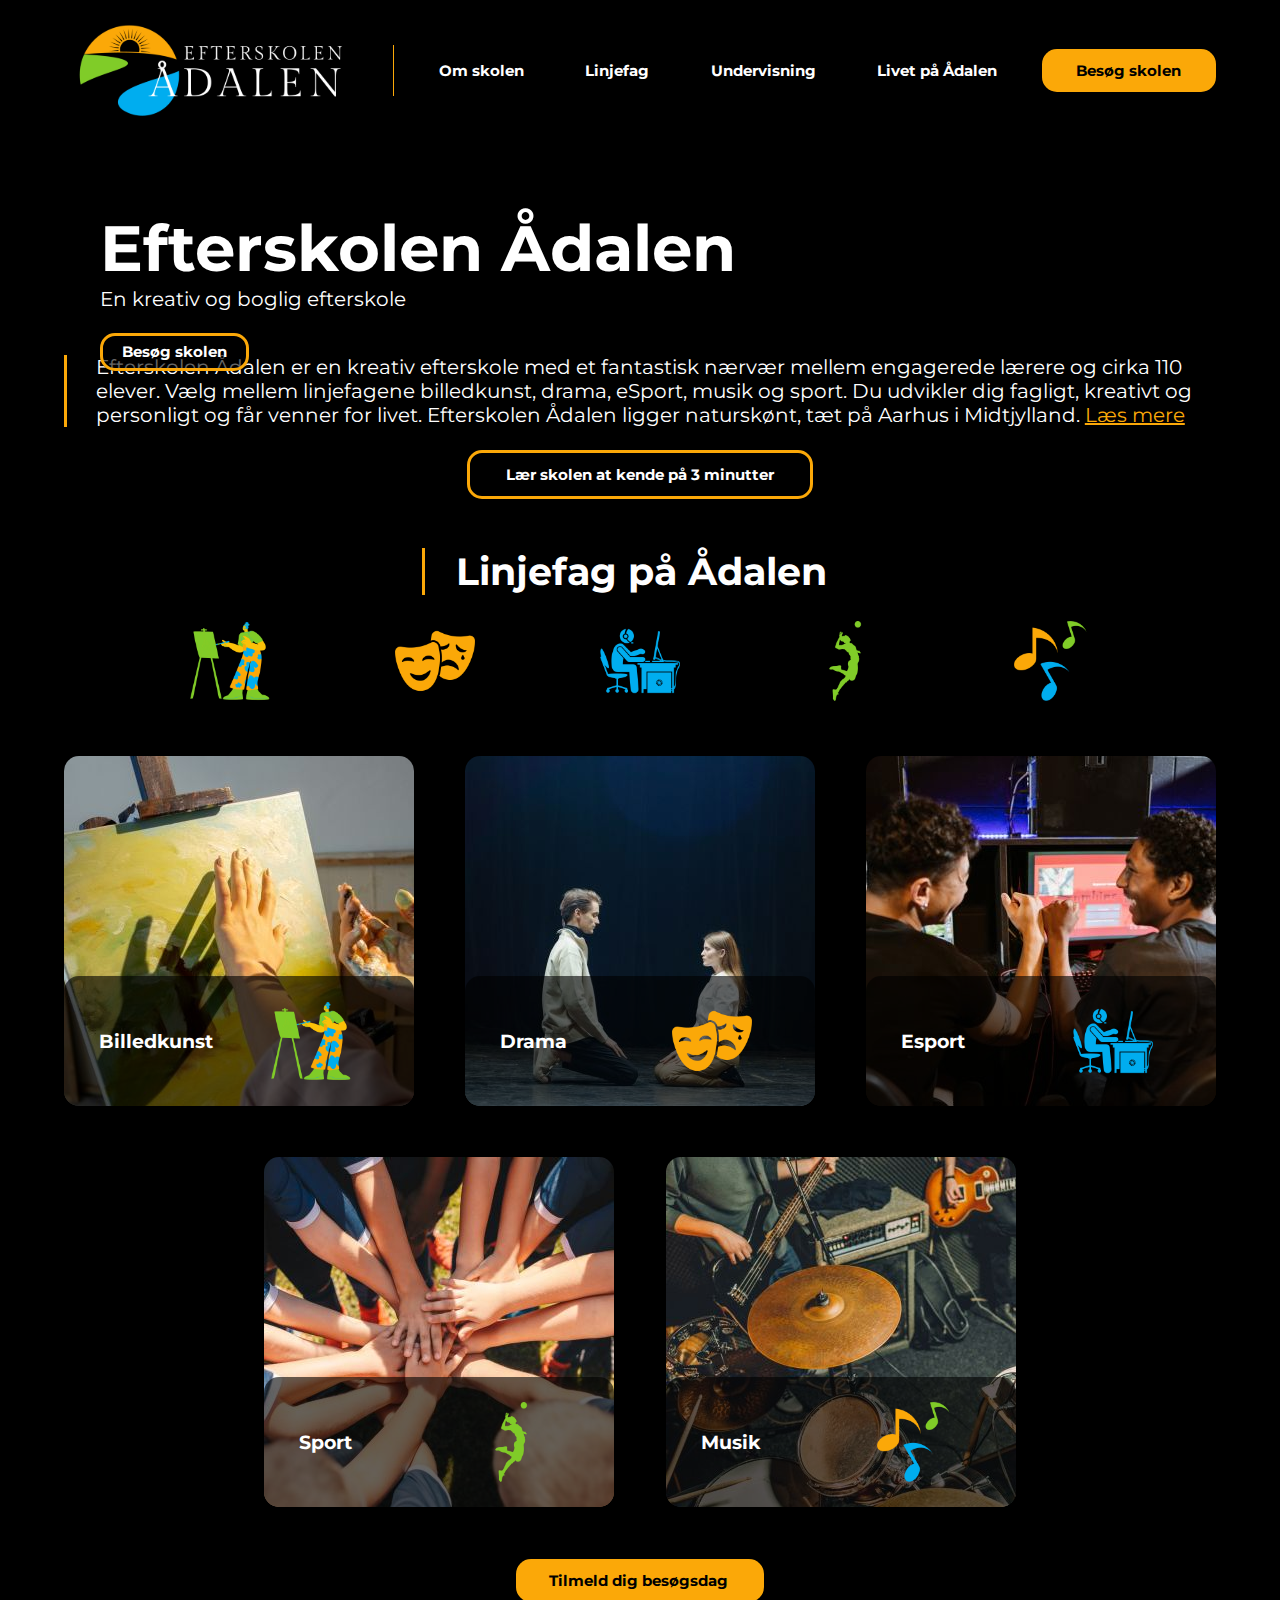
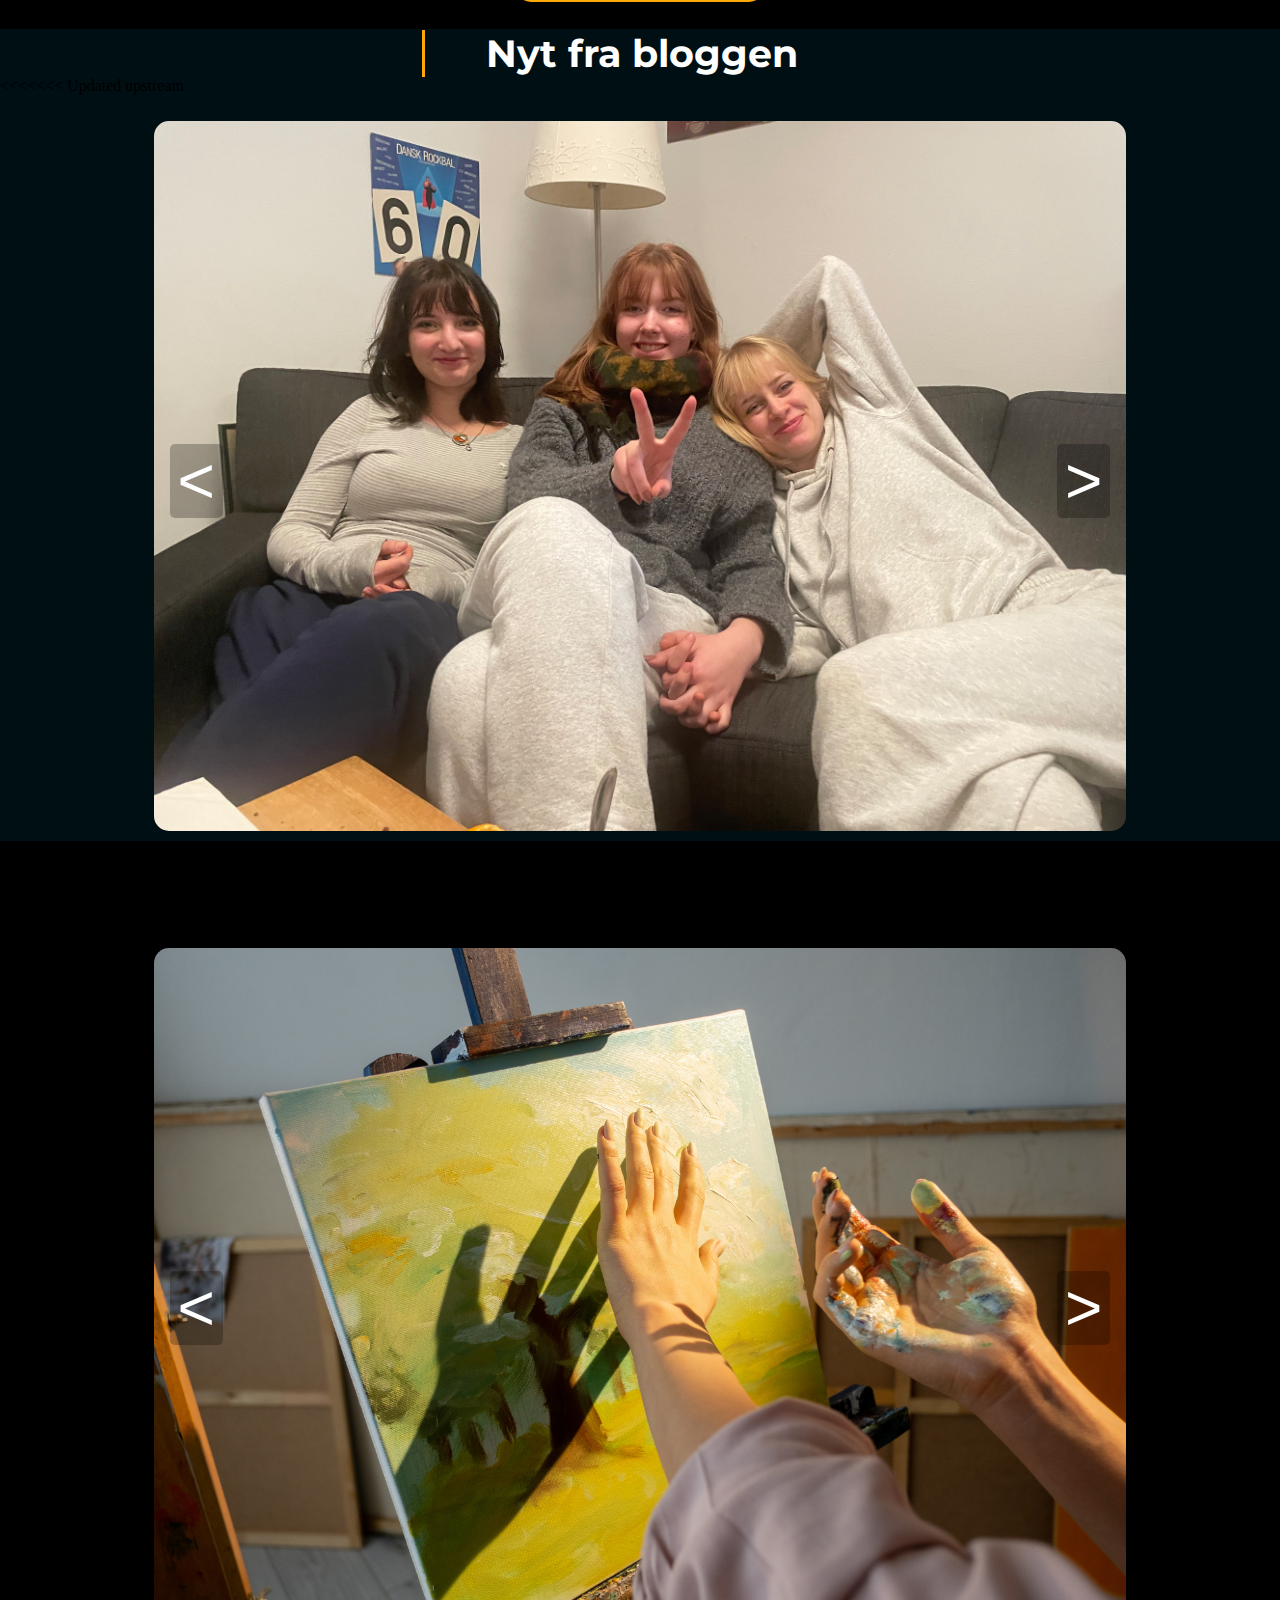
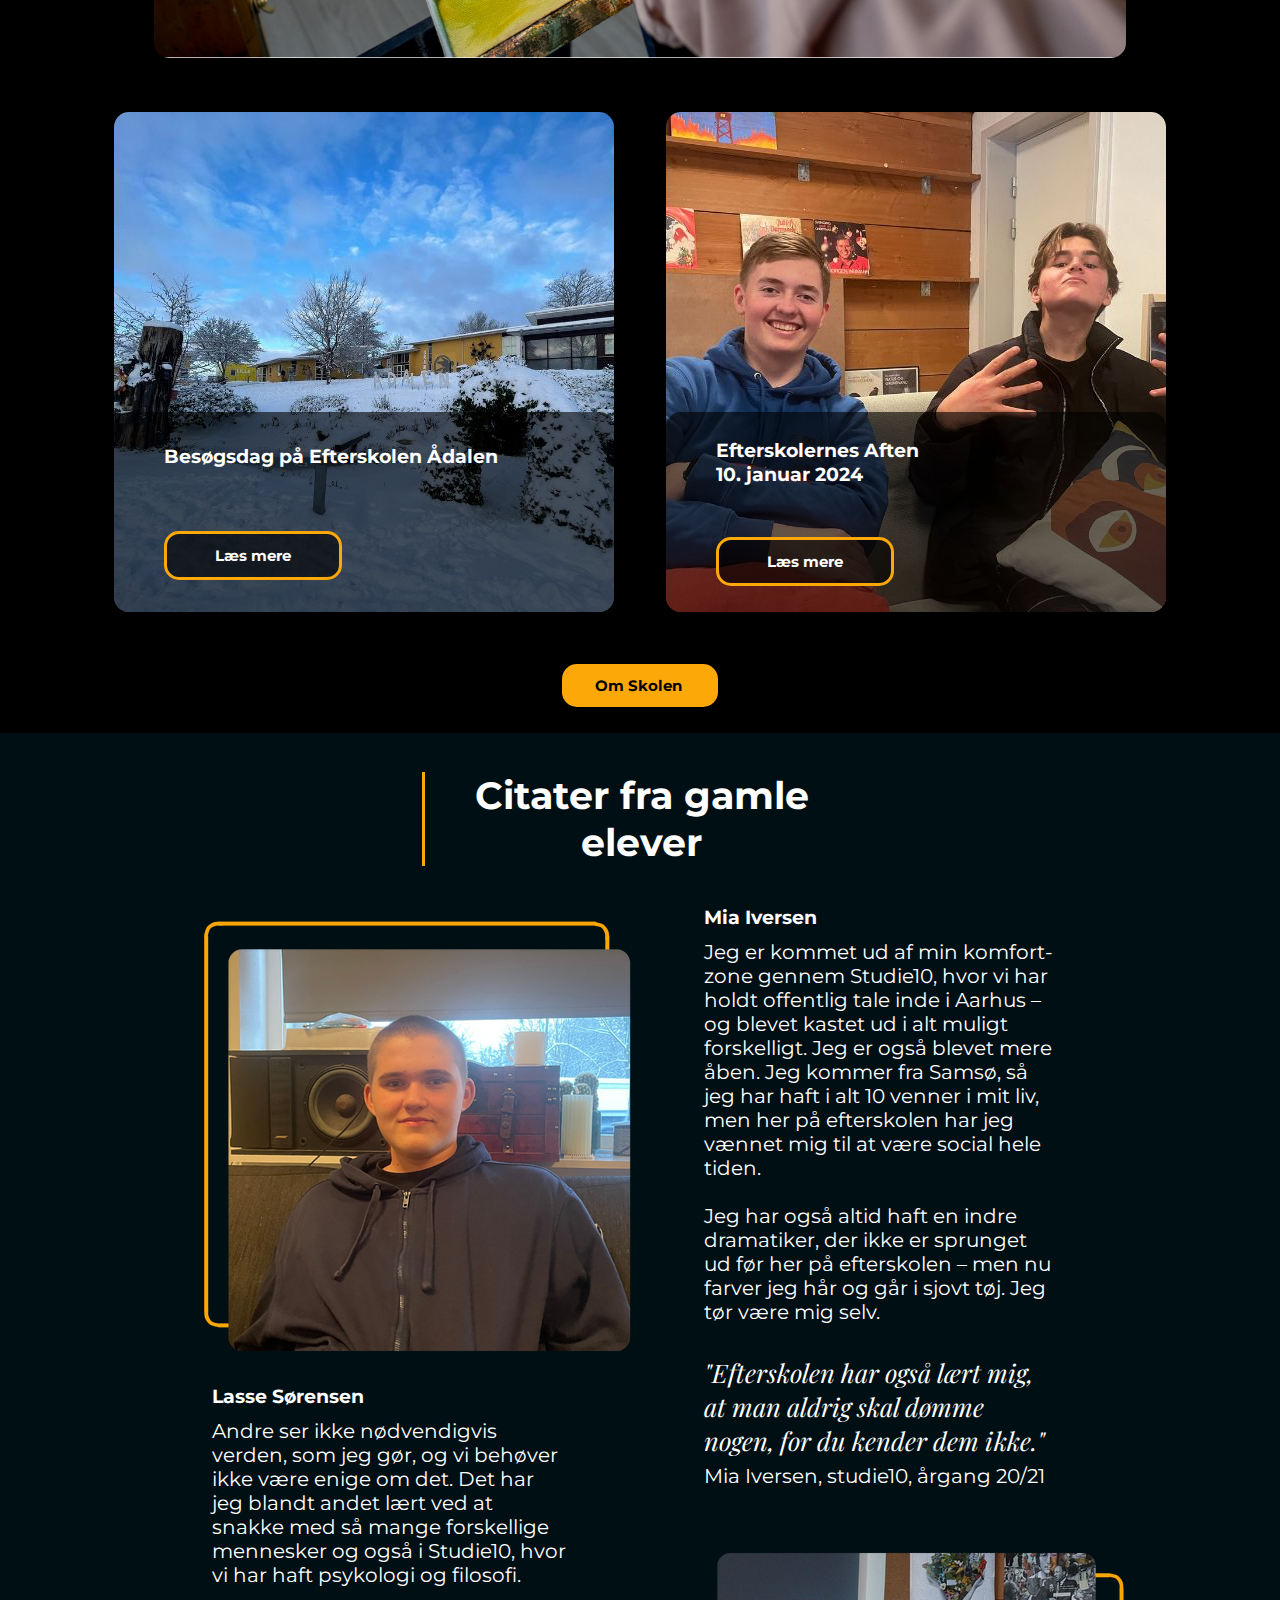
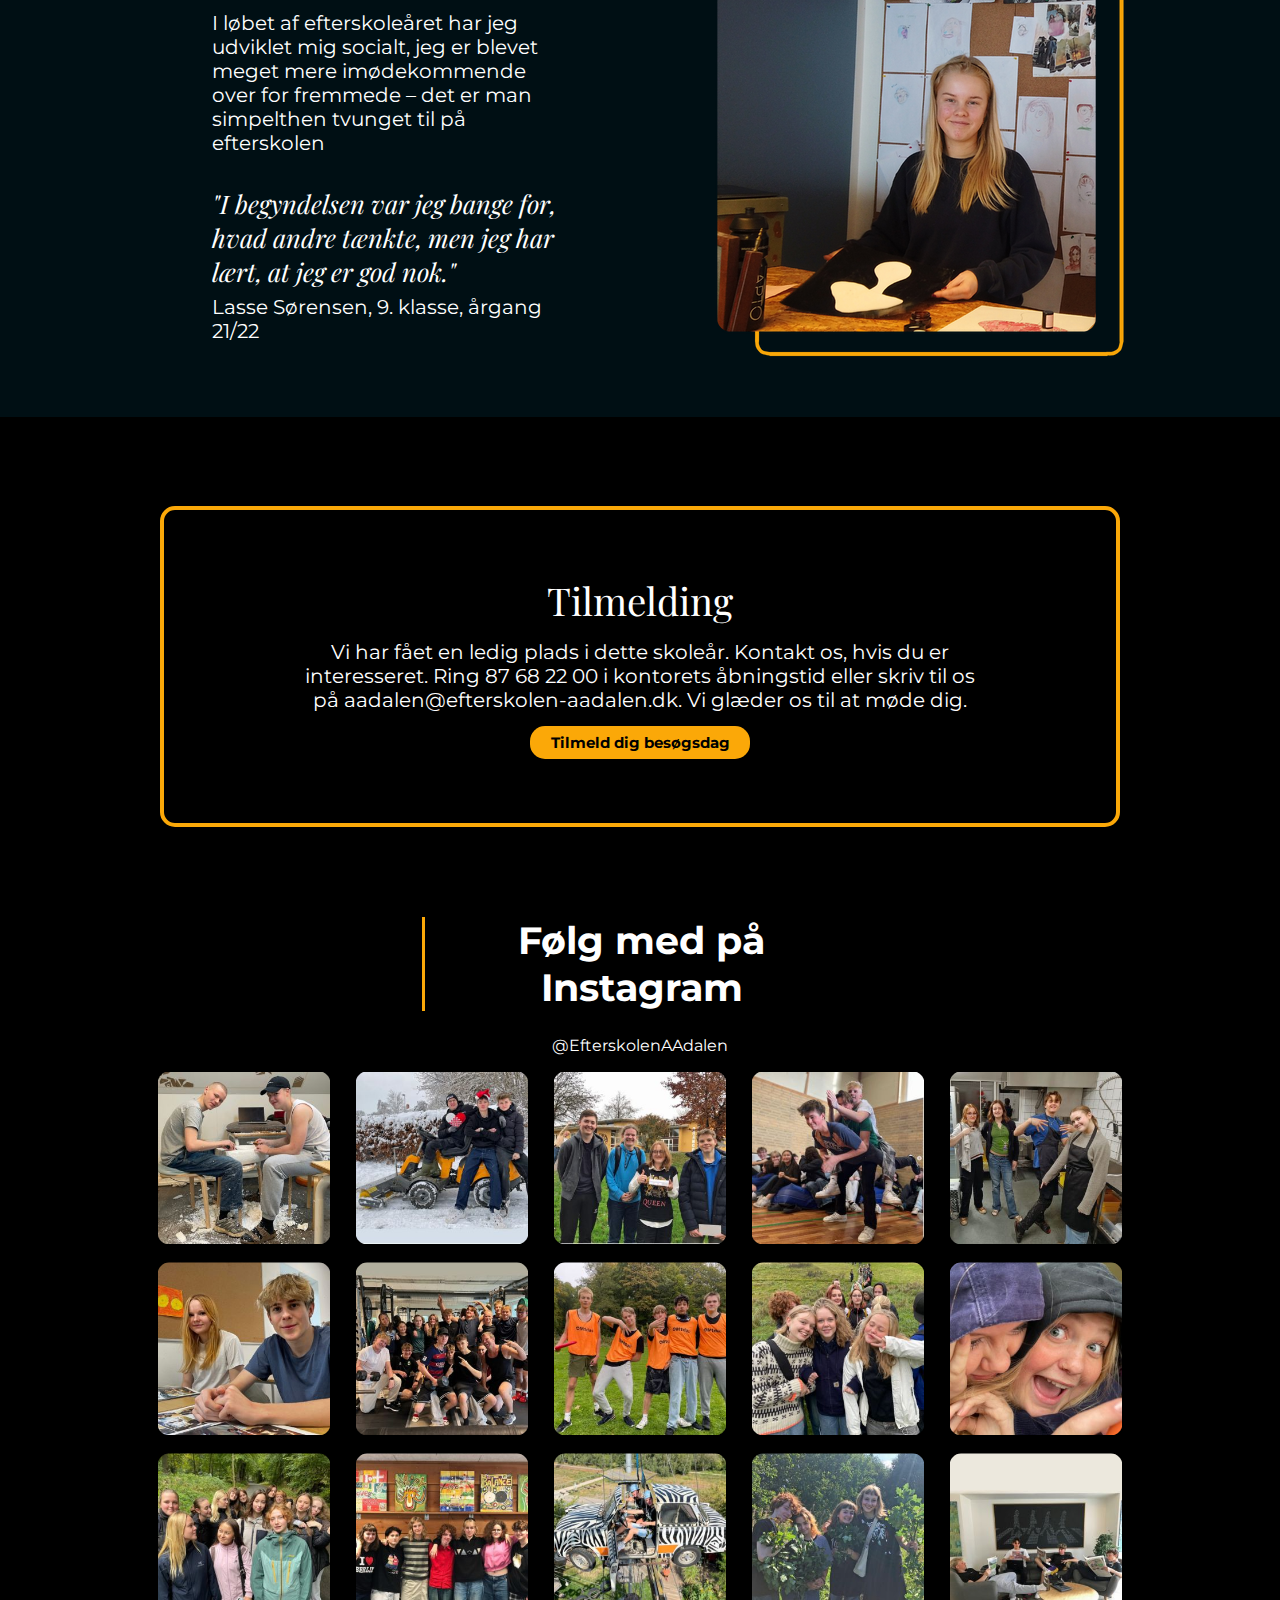
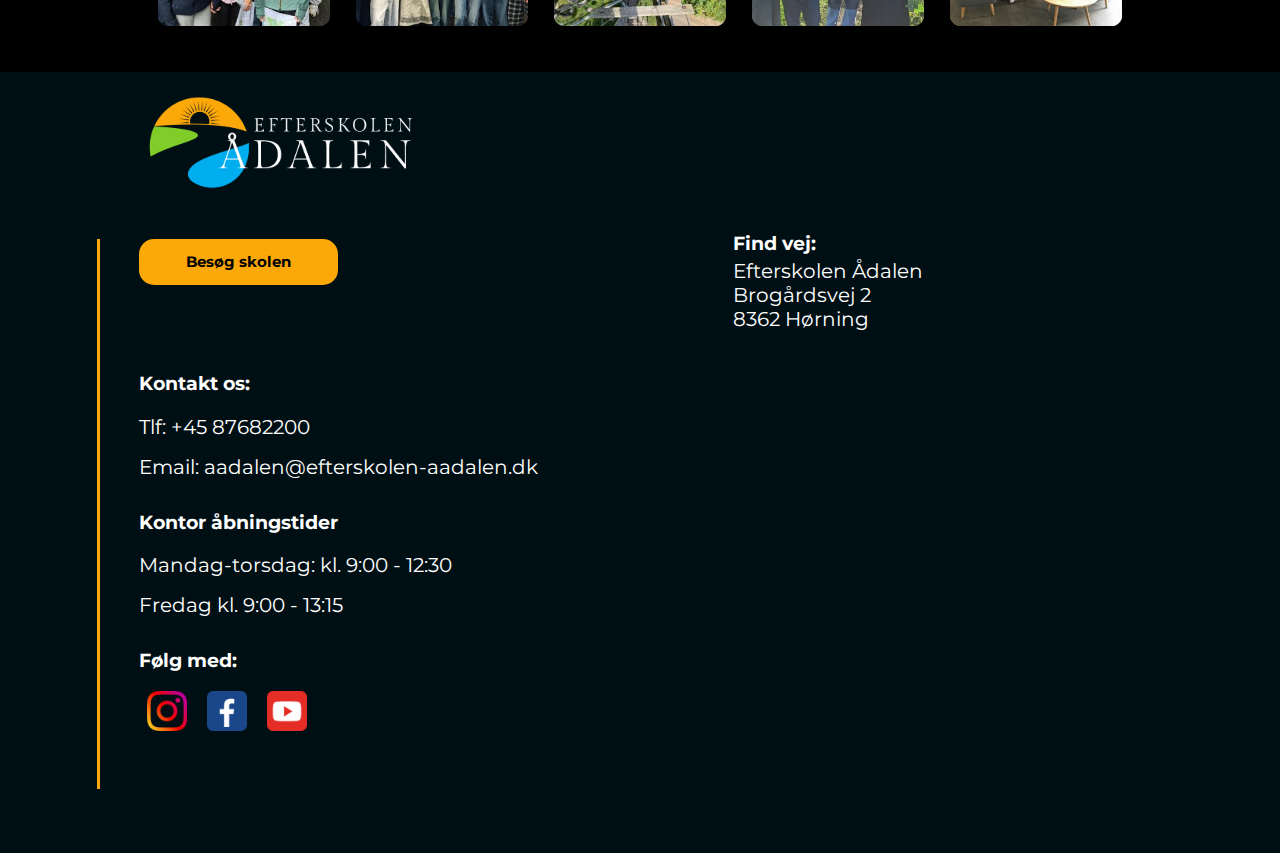
==== commit b63da52c: "update" ====
--- a/index.html
+++ b/index.html
@@ -244,6 +244,7 @@
 
       <!--bliver brugt javascript til at lave en bilelde carousel. 
         ref video:https://www.youtube.com/watch?v=9HcxHDS2w1s  -->
+<<<<<<< Updated upstream
       <div class="blog" aria-label="Newest photos">
         <div class="carousel" data-carousel>
           <button class="carousel-button prev" data-carousel-button="prev">
@@ -267,6 +268,36 @@
         </div>
       </div>
     </section>
+=======
+        <div class="blog" aria-label="Nyeste blogindlæg"> <!--Arial-label er et andet slags alt-tag for screenreaders-->
+        
+          <div class="carousel" data-carousel> 
+            <!--dataattributen bruger man for at tilføje data til et html tag, som JS kan bruge.
+            dataattributen er egentlig bare en slags class-atrribute, men nemmere for JS at fange, fordi vi kun bruger den én gang-->
+            <button class="carousel-button prev" data-carousel-button="prev">
+              &#60; 
+            </button>
+            <button class="carousel-button next" data-carousel-button="next">
+              &#62;
+            </button>
+
+            <ul data-slides>
+              <li class="slide" data-active>
+                <img src="images/billedkunstlinje.png" alt="billedkunst" />
+              </li>
+              <li class="slide">
+                <img src="images/dramalinje.png" alt="drama" />
+              </li>
+              <li class="slide">
+                <img src="images/sportlinje.png" alt="sport" />
+              </li>
+            </ul>
+          </div>
+
+        </div>
+
+      </section>
+>>>>>>> Stashed changes
 
     <!-- ********* efterskolernes aften og besøgsdag kort ********* -->
     <div class="besøg kortContainer">
--- a/style.css
+++ b/style.css
@@ -257,18 +257,18 @@
   width: 100%;
   height: auto;
   display: flex;
-  display: flex;
   justify-content: center;
   margin-top: 2%;
 }
 
+/*Styles fra YTvideo start*/
 .carousel {
-  width: 76vw;
-  height: 80vh;
+  width: 76vw; /*vores bredde*/
+  height: 80vh; /*vores højde*/
   position: relative;
 }
 
-.carousel > ul {
+.carousel > ul { /*fordi ul har default padding og margin*/
   margin: 0;
   padding: 0;
   list-style: none;
@@ -276,28 +276,28 @@
 
 .slide {
   position: absolute;
-  inset: 0;
-  opacity: 0;
-  transition: 200ms opacity ease-in-out;
-  transition-delay: 200ms;
+  inset: 0; /*Så billederne ryger oven på hinanden*/
+  opacity: 0; /*For at gemme billederne der ikke er "active"*/
+  transition: 300ms opacity ease-in-out; /*Vi har sat transition til 300ms så effecten bliver tydeligere*/
+  transition-delay: 300ms; /*Den nye slide fader færdig til data-active, før den gamle forsvinder*/
 }
 
 .slide > img {
-  display: block;
-  width: 100%;
-  height: 100%;
+  display: block; 
+  width: 100%; /*100% bredde og højde så de udfylder .carousel*/
+  height: 100%; /**/
   object-fit: cover;
   object-position: center;
-  border-radius: 15px;
-}
-.slide[data-active] {
-  opacity: 1;
+  border-radius: 15px; /*vores*/
+}
+.slide[data-active] { 
+  opacity: 1; /*transition ease mellem opacity 0 og 1*/
   transition-delay: 0;
-  z-index: 1;
+  z-index: 1; /*active slide dukker altid op øverst*/
 }
 
 .carousel-button {
-  position: absolute;
+  position: absolute; /*Så vi frit kan rykke dem*/
   z-index: 2;
   background: none;
   border: none;
@@ -306,28 +306,28 @@
   transform: translateY(-50%);
   color: white;
   cursor: pointer;
-  border-radius: 0.25rem;
+  border-radius: 5px; /*Så hjørnerne passer med vores afrundinger*/
   padding: 0 0.5rem;
   background-color: rgba(0, 0, 0, 0.248);
 }
 
-.carousel-button:hover,
-.carousel-button:focus {
+.carousel-button:hover /*hover state så knapperne bliver mere brugervenlige*/ {
   color: white;
   background-color: rgba(0, 0, 0, 0.778);
 }
 
+/*
 .carousel-button:focus {
   outline: 1px solid black;
-}
+}*/
 
 .carousel-button.prev {
   left: 1rem;
 }
 
 .carousel-button.next {
-  right: 1rem;
-}
+  right: 1rem; /*Så knappen faktisk bliver rykket over til højre*/
+} /*Styles fra youtubevideo slut*/
 
 /* ----------------- efterskolernes aften og besøgsdag kort ------------ */
 
@@ -821,7 +821,6 @@
   display: block;
   flex-direction: column;
 }
-
 
 
 /* knapper og basics som headings*/
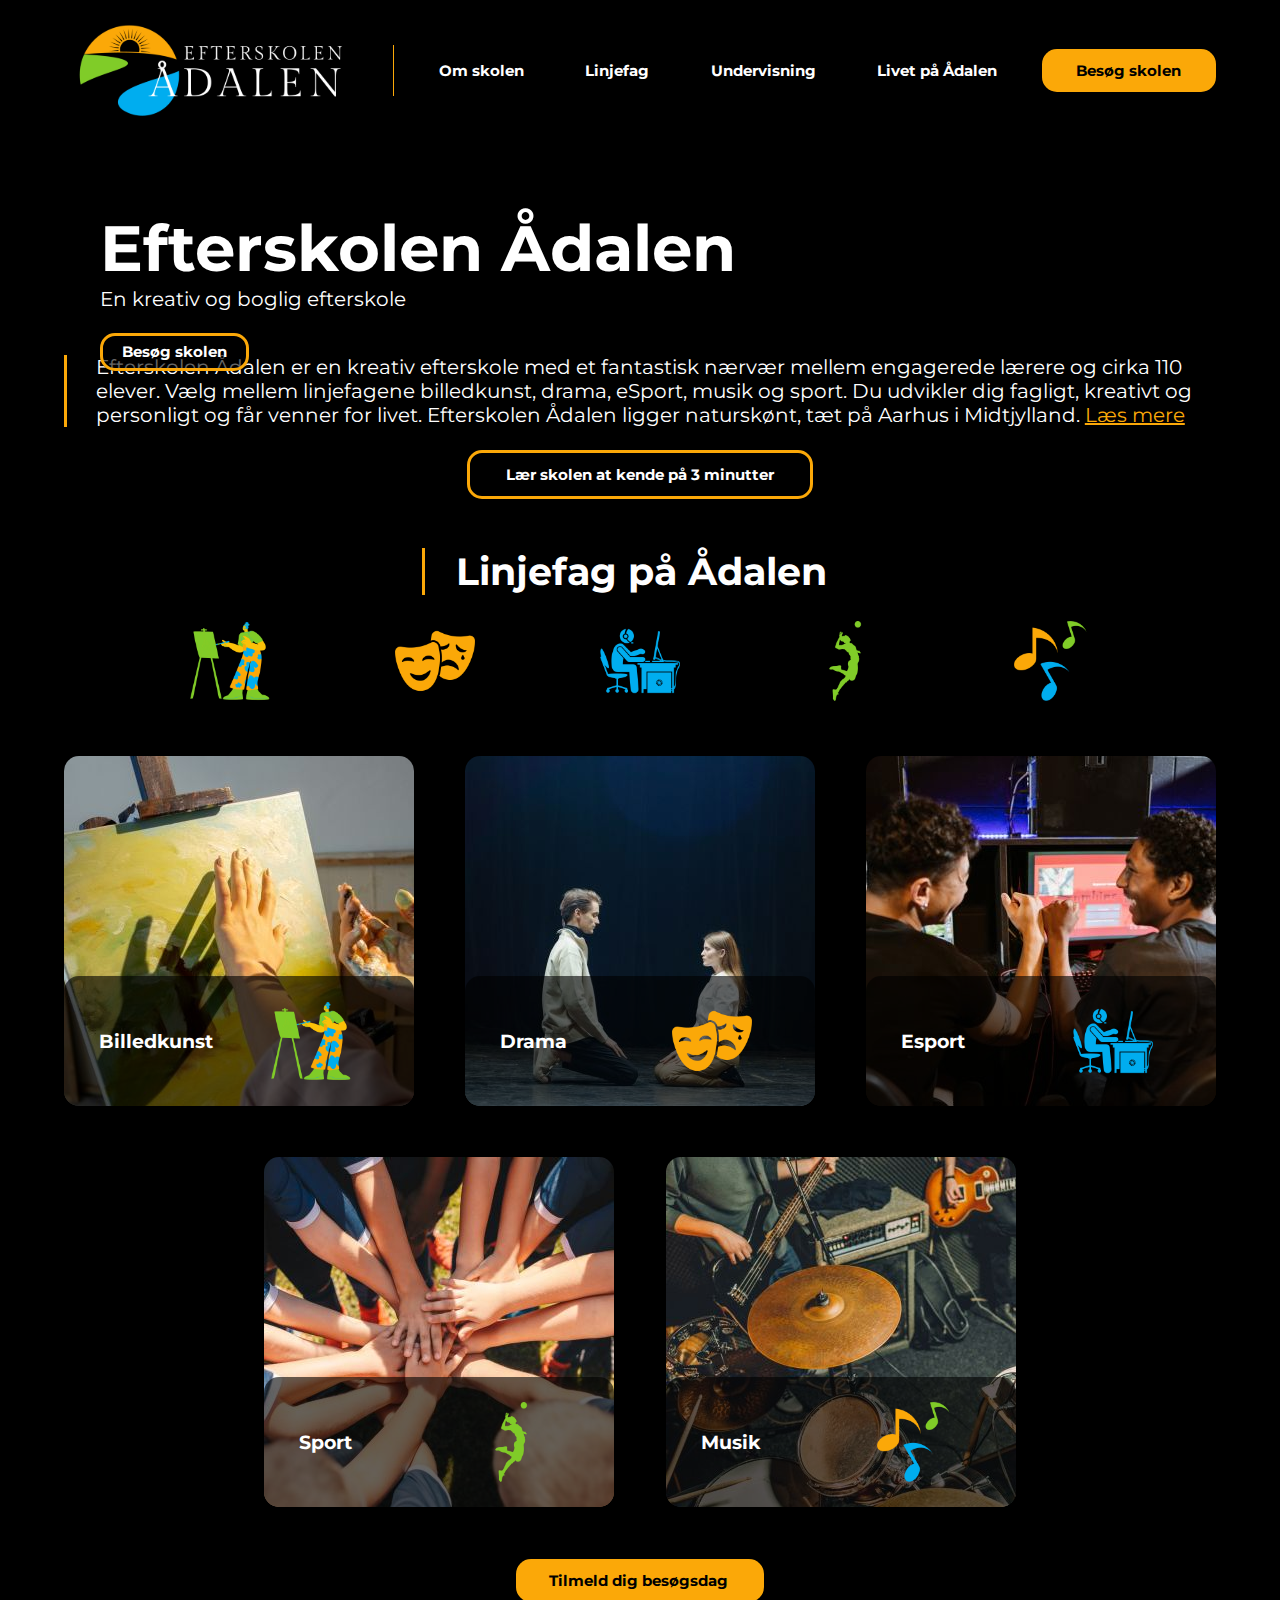
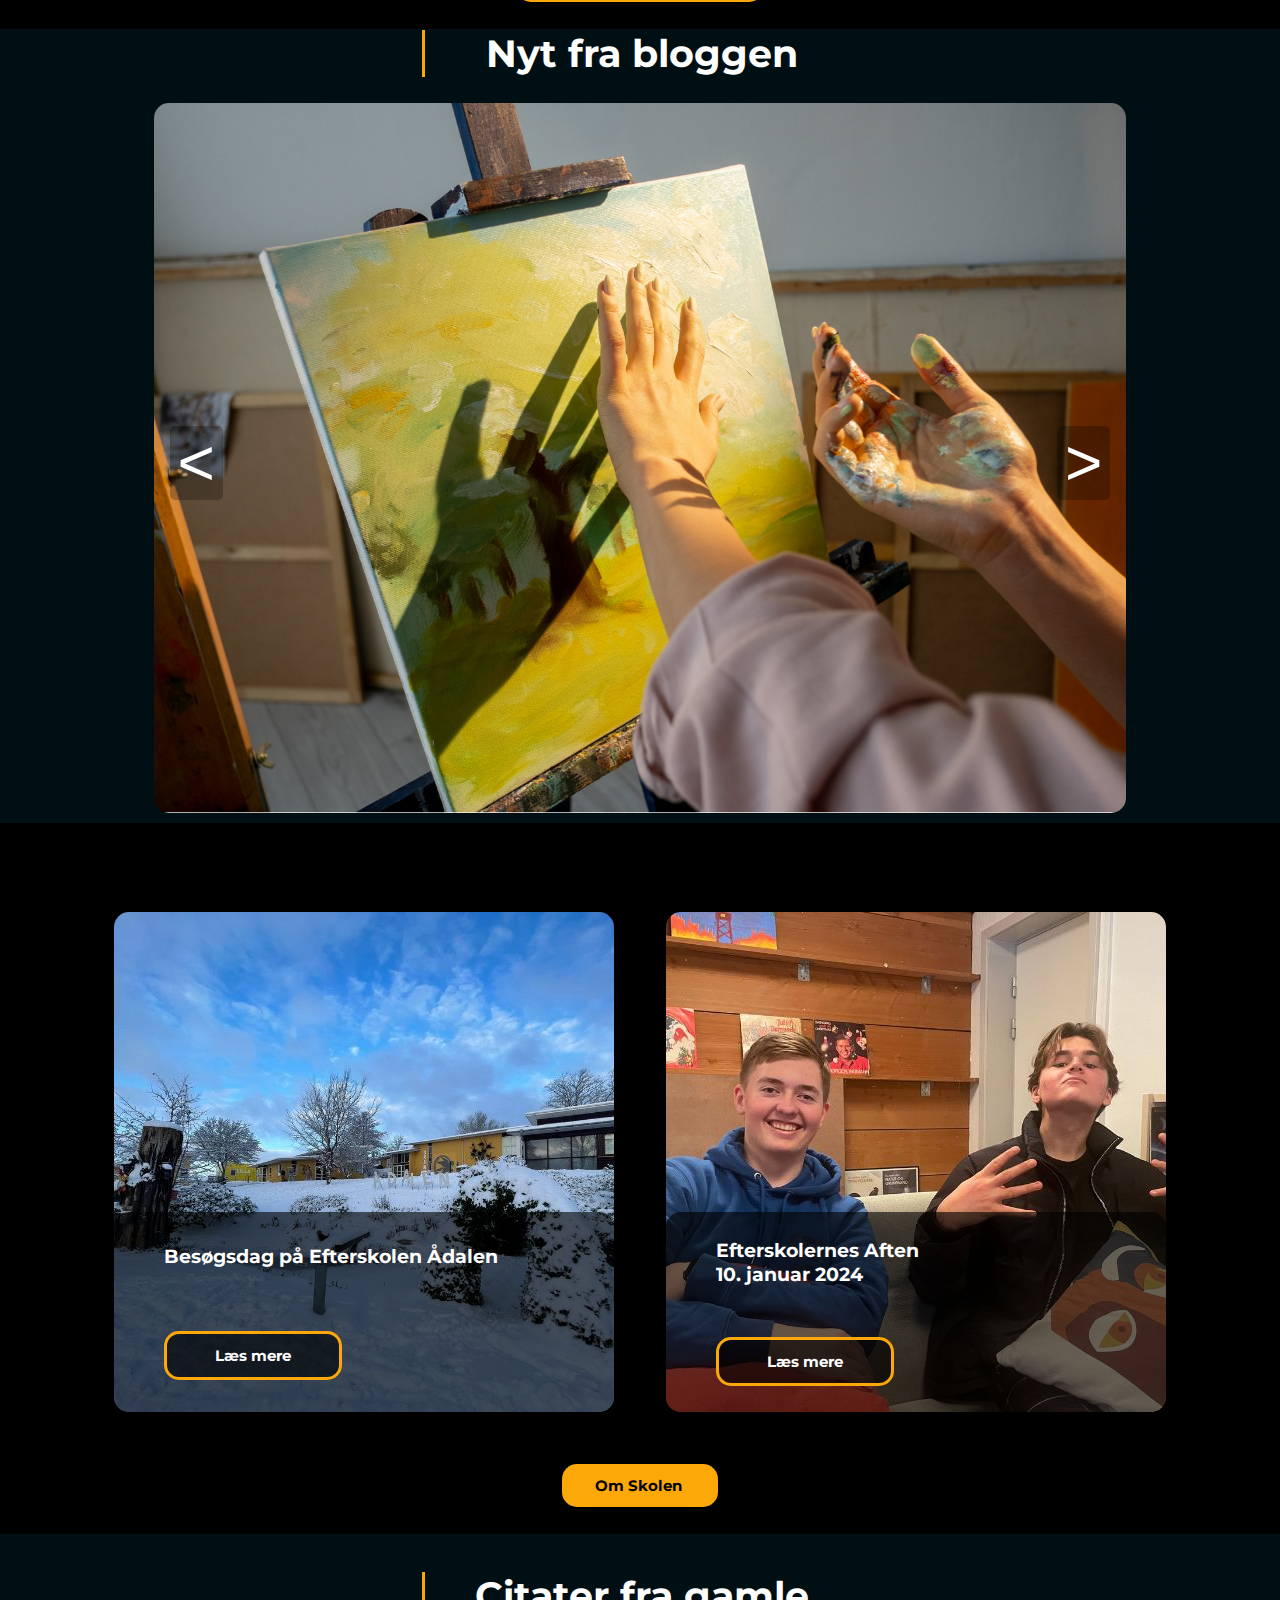
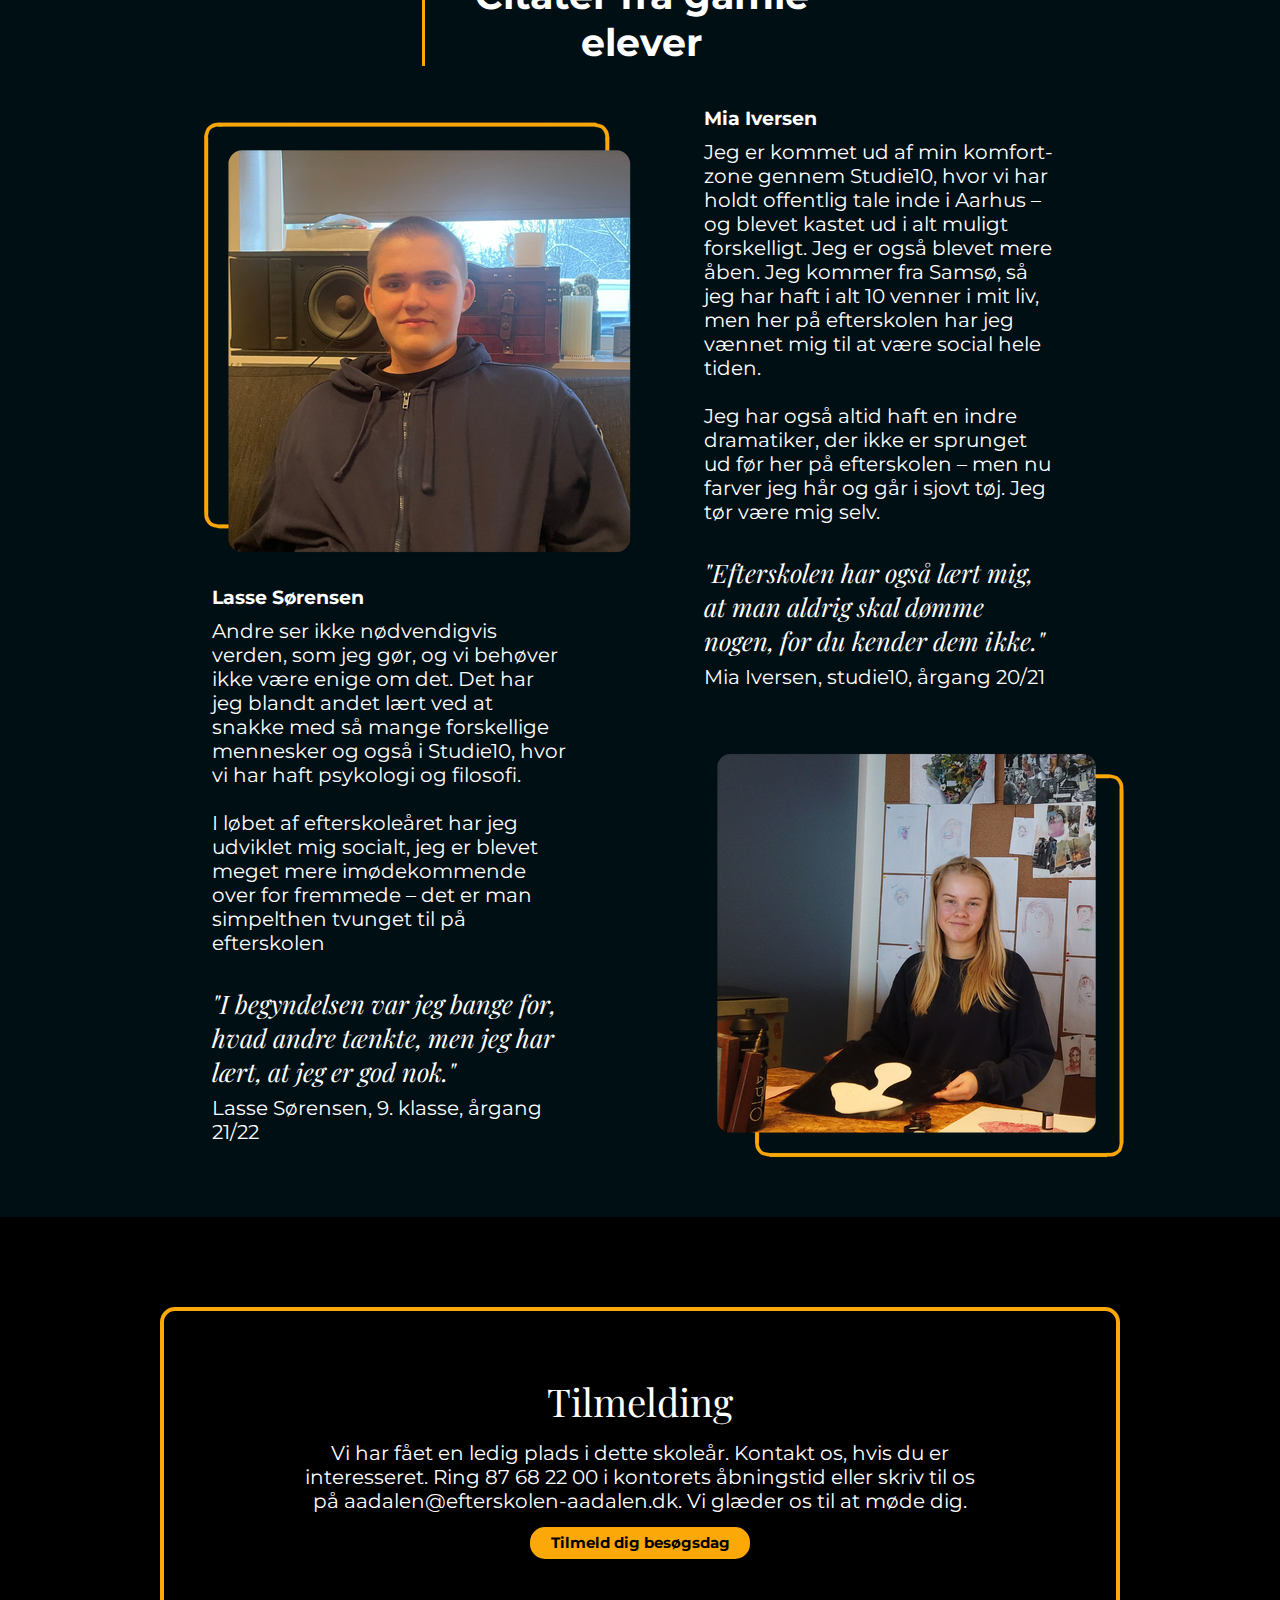
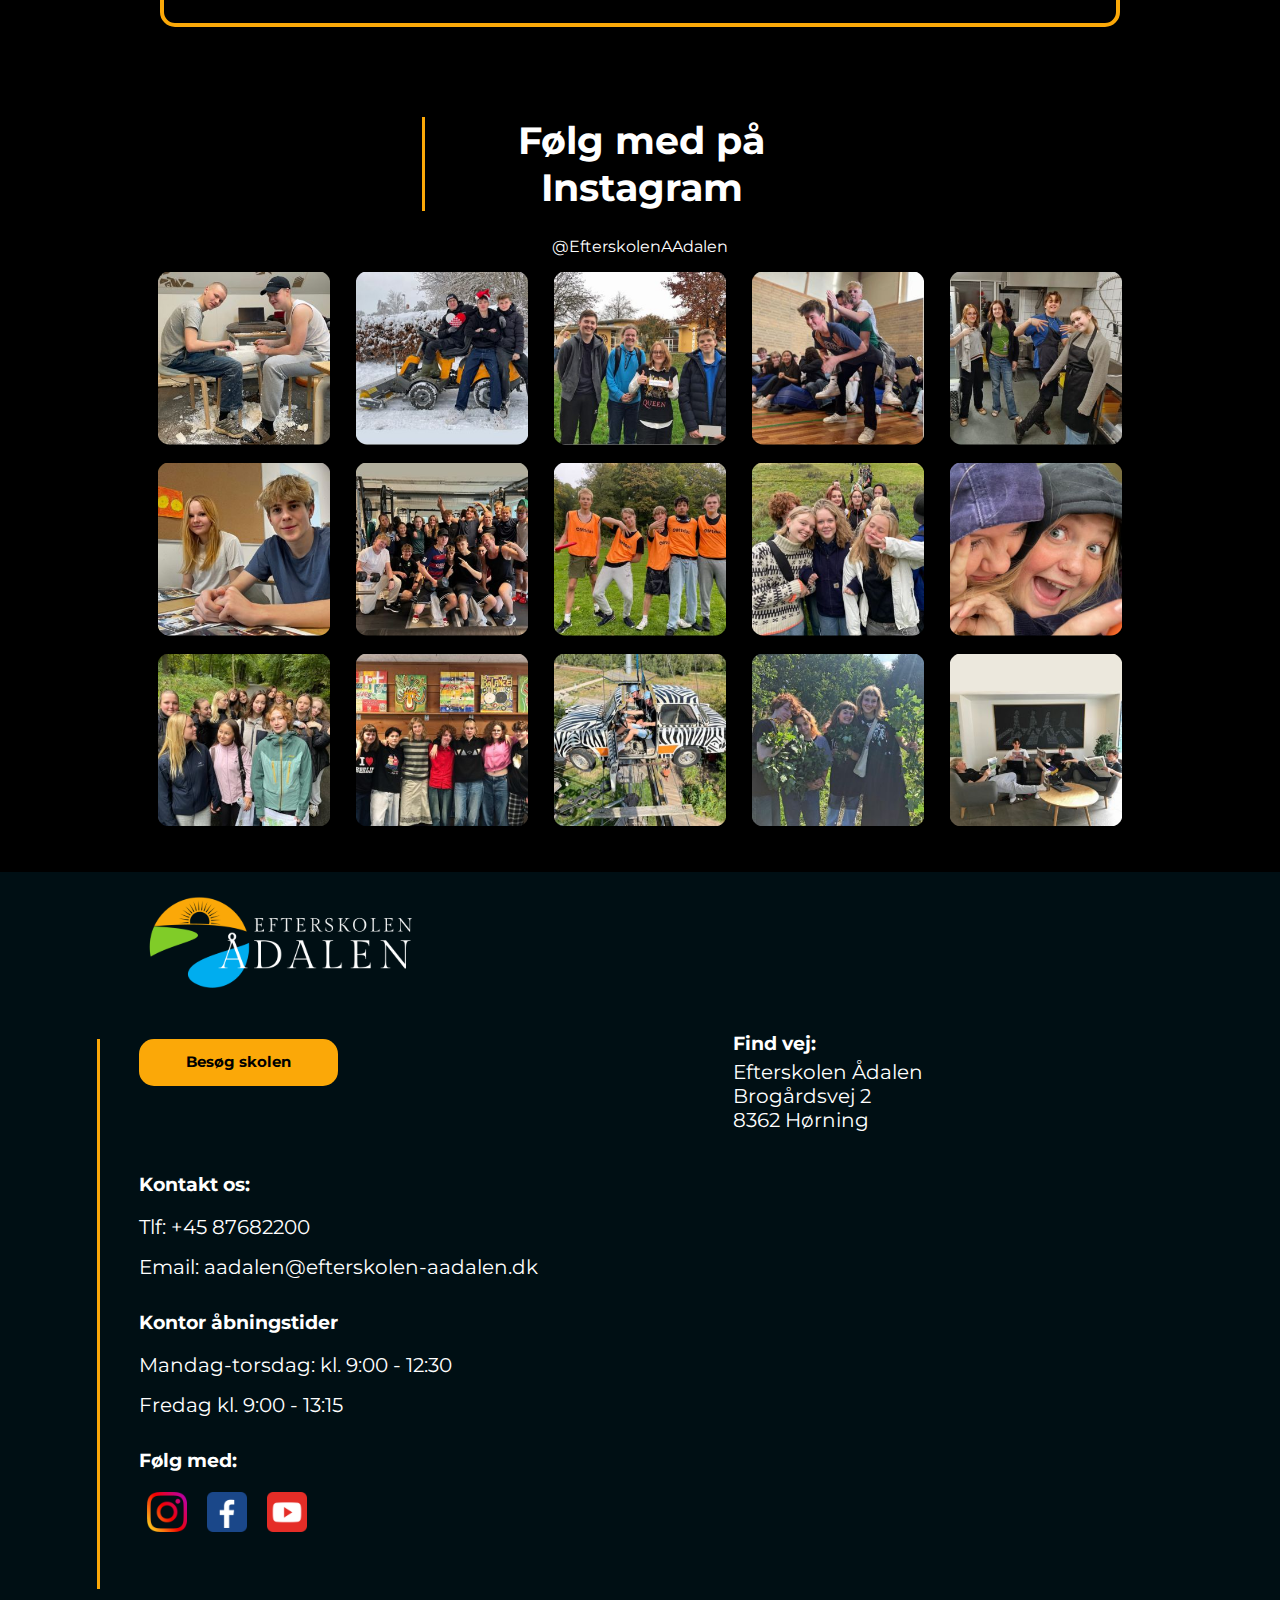
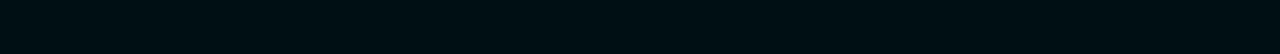
==== commit 046aac13: "final final update" ====
--- a/index.html
+++ b/index.html
@@ -244,33 +244,8 @@
 
       <!--bliver brugt javascript til at lave en bilelde carousel. 
         ref video:https://www.youtube.com/watch?v=9HcxHDS2w1s  -->
-<<<<<<< Updated upstream
-      <div class="blog" aria-label="Newest photos">
-        <div class="carousel" data-carousel>
-          <button class="carousel-button prev" data-carousel-button="prev">
-            &#60;
-          </button>
-          <button class="carousel-button next" data-carousel-button="next">
-            &#62;
-          </button>
-
-          <ul data-slides>
-            <li class="slide" data-active>
-              <img src="images/pigeblog1.JPG" alt="blog indlæg 1">
-            </li>
-            <li class="slide">
-              <img src="images/musikblog2.JPG" alt="blog indlæg 2">
-            </li>
-            <li class="slide">
-              <img src="images/musikblog3.JPG" alt="blog indlæg 3">
-            </li>
-          </ul>
-        </div>
-      </div>
-    </section>
-=======
         <div class="blog" aria-label="Nyeste blogindlæg"> <!--Arial-label er et andet slags alt-tag for screenreaders-->
-        
+
           <div class="carousel" data-carousel> 
             <!--dataattributen bruger man for at tilføje data til et html tag, som JS kan bruge.
             dataattributen er egentlig bare en slags class-atrribute, men nemmere for JS at fange, fordi vi kun bruger den én gang-->
@@ -297,8 +272,6 @@
         </div>
 
       </section>
->>>>>>> Stashed changes
-
     <!-- ********* efterskolernes aften og besøgsdag kort ********* -->
     <div class="besøg kortContainer">
       <div class="besøgsKort besøgsdag">
